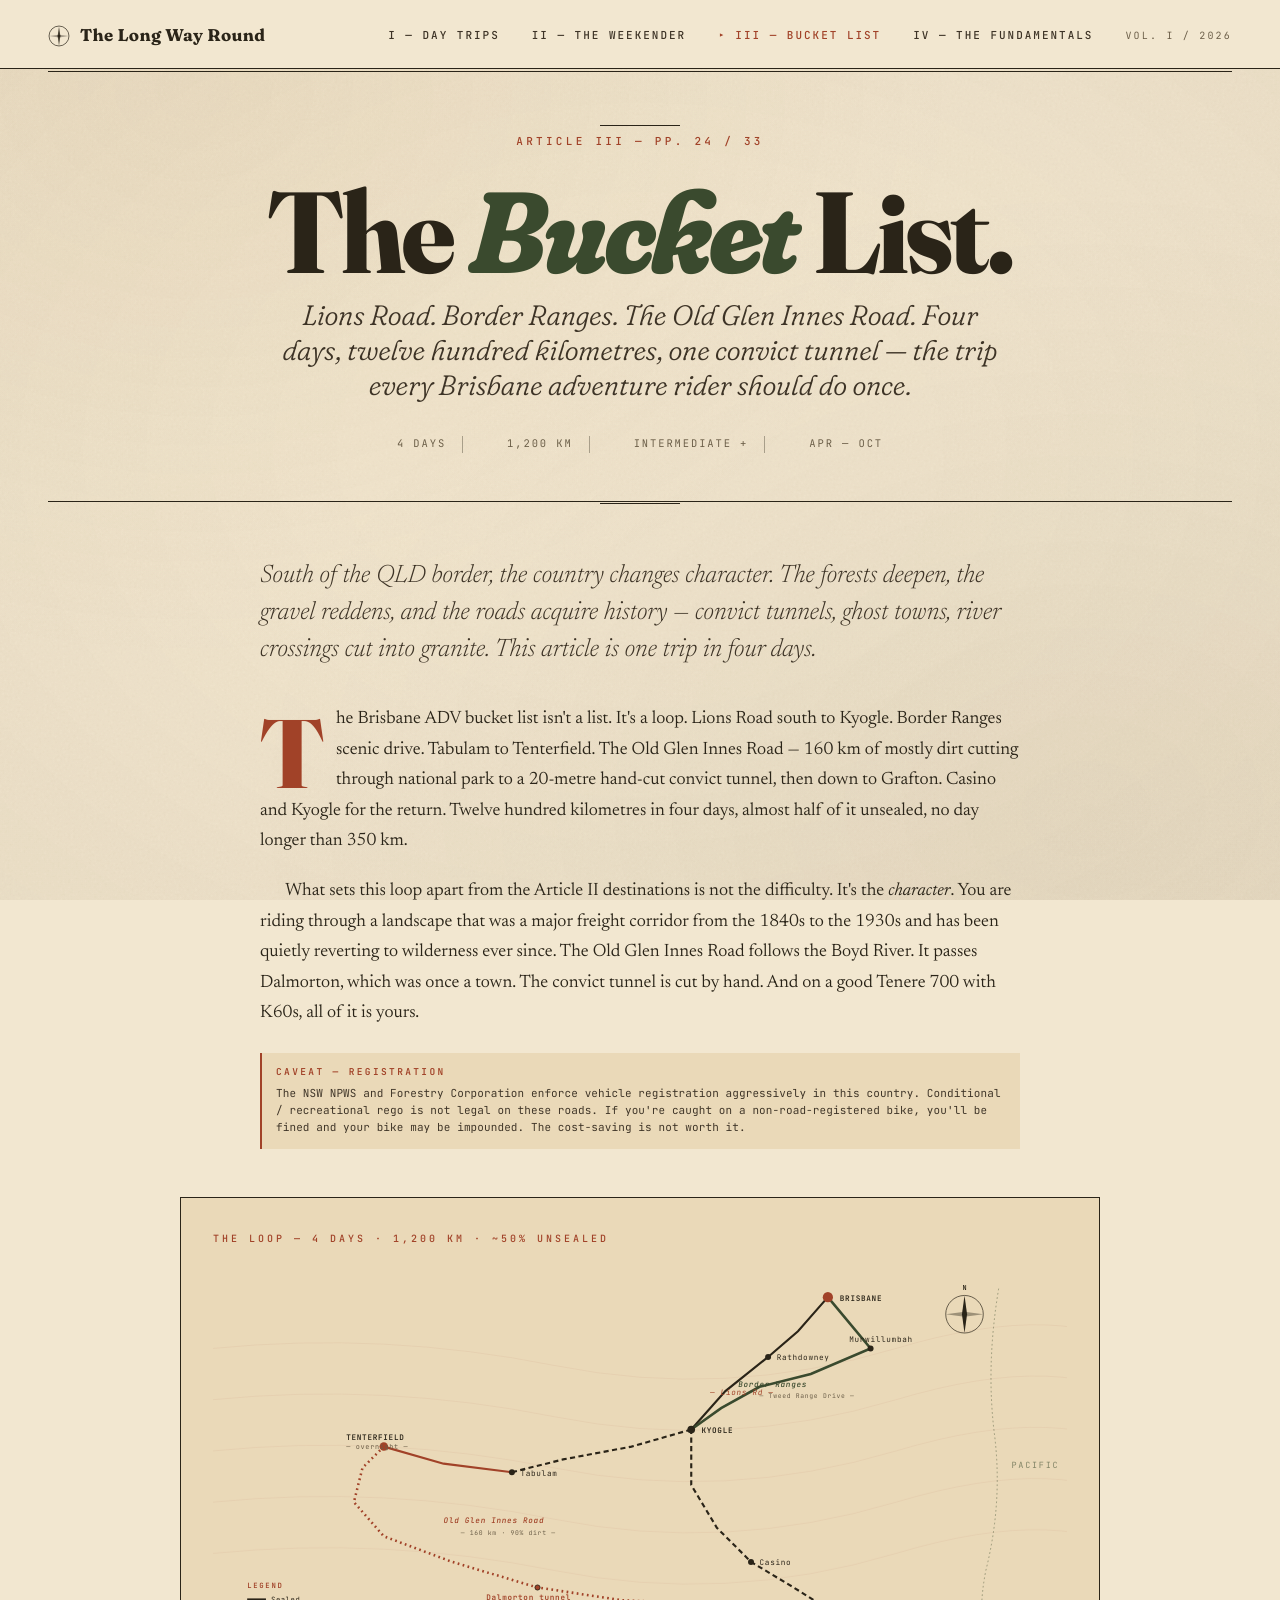
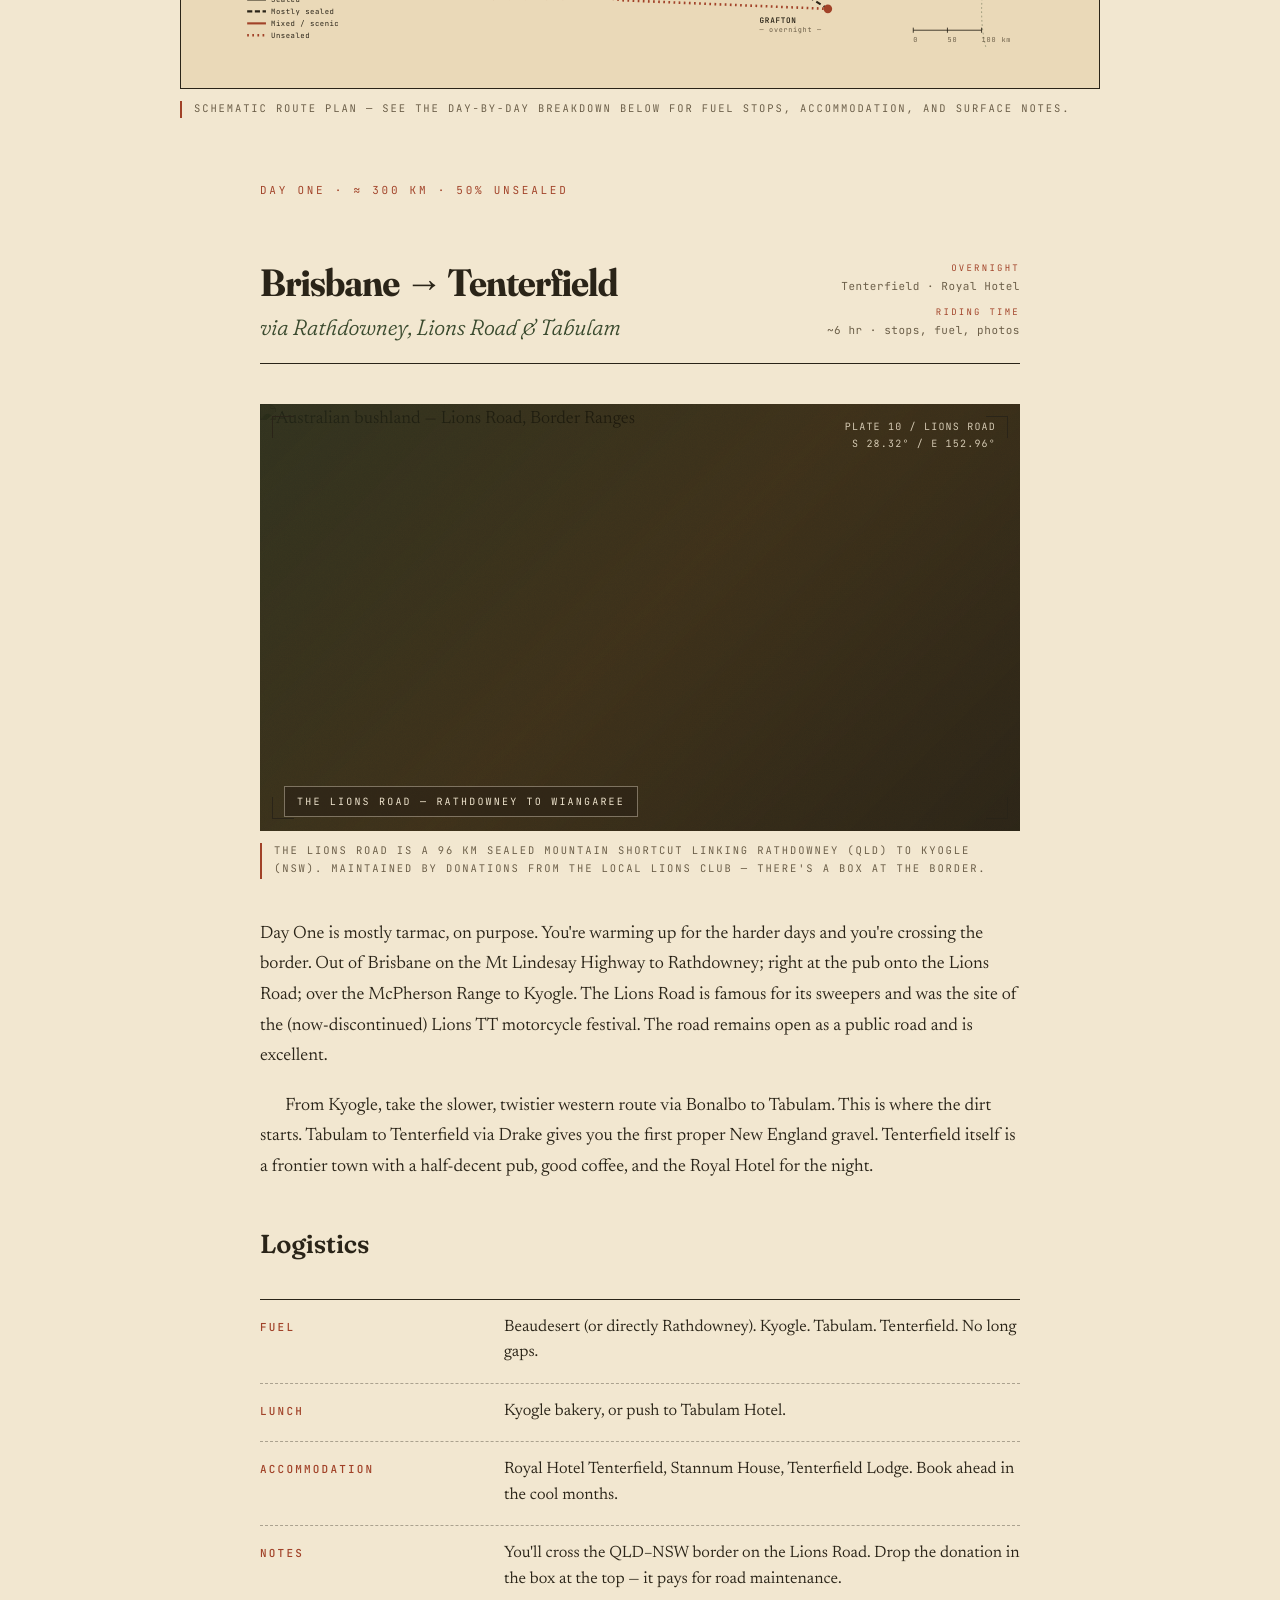
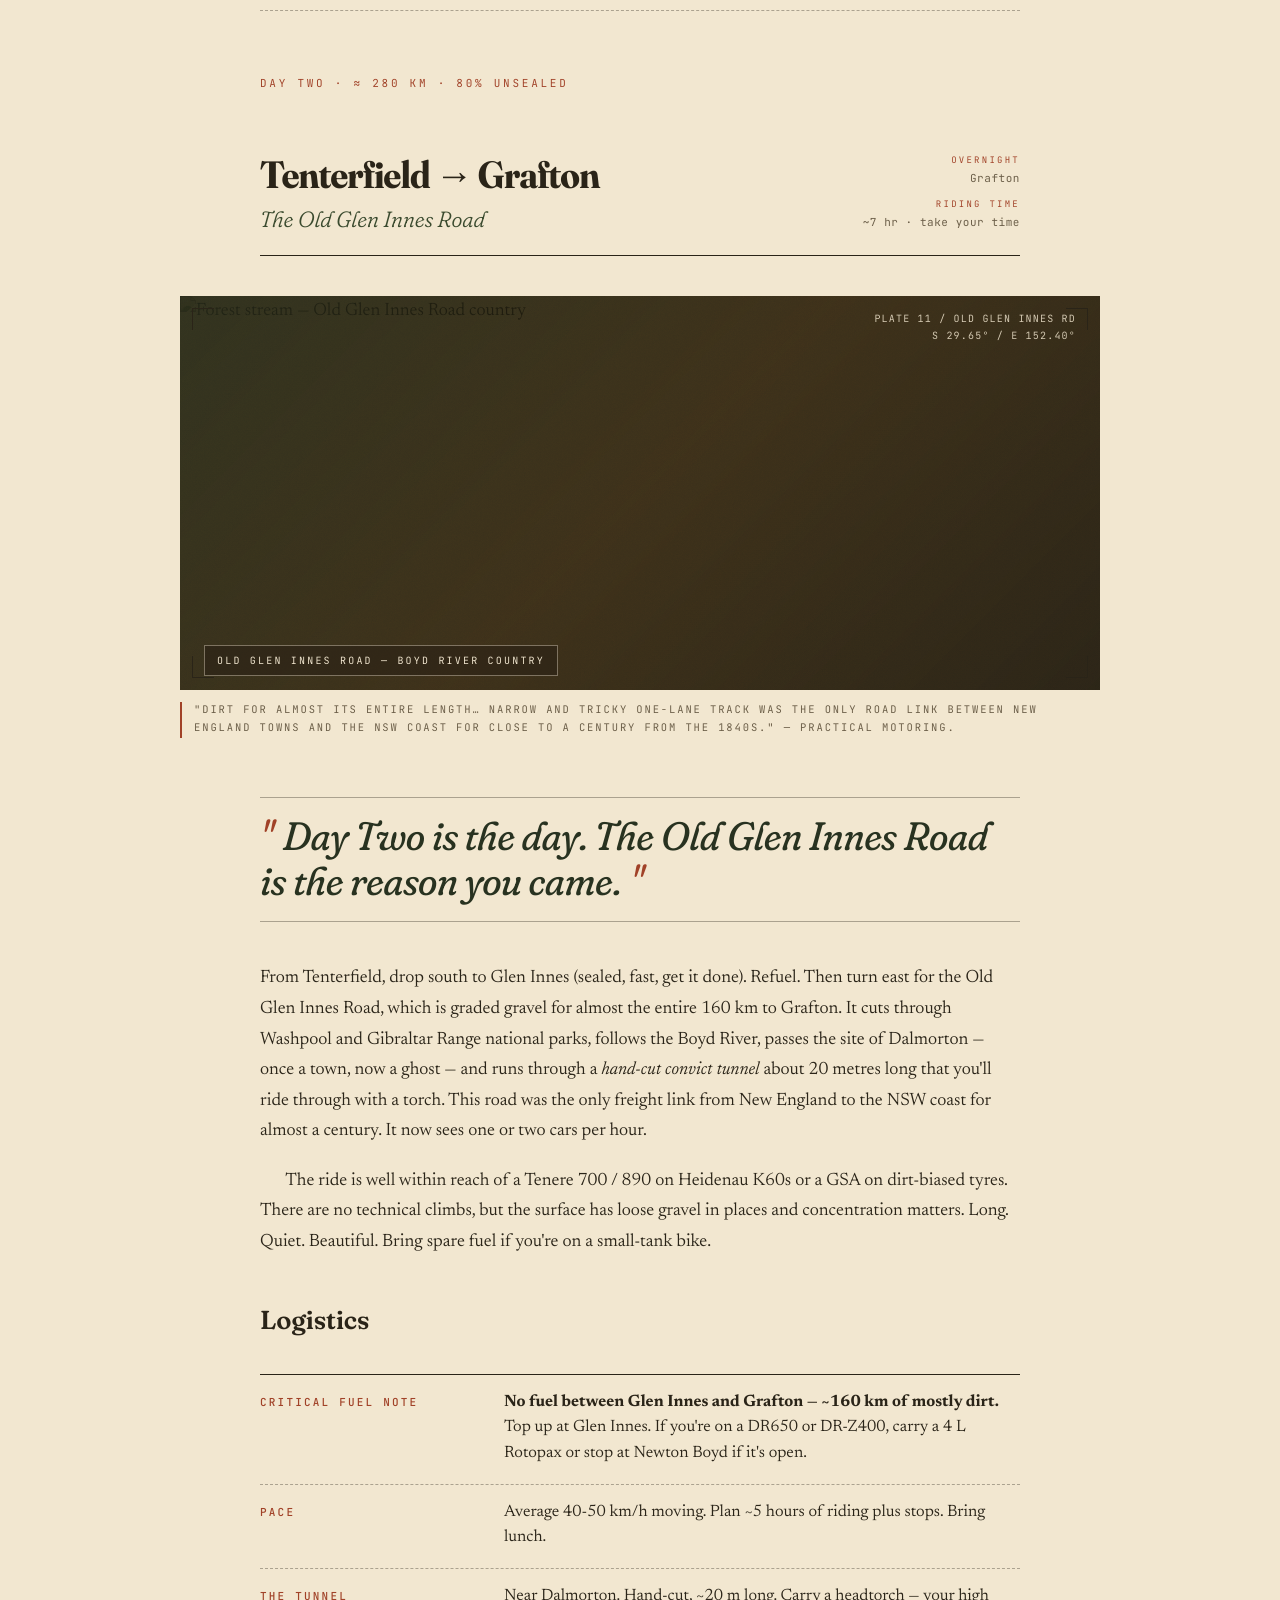
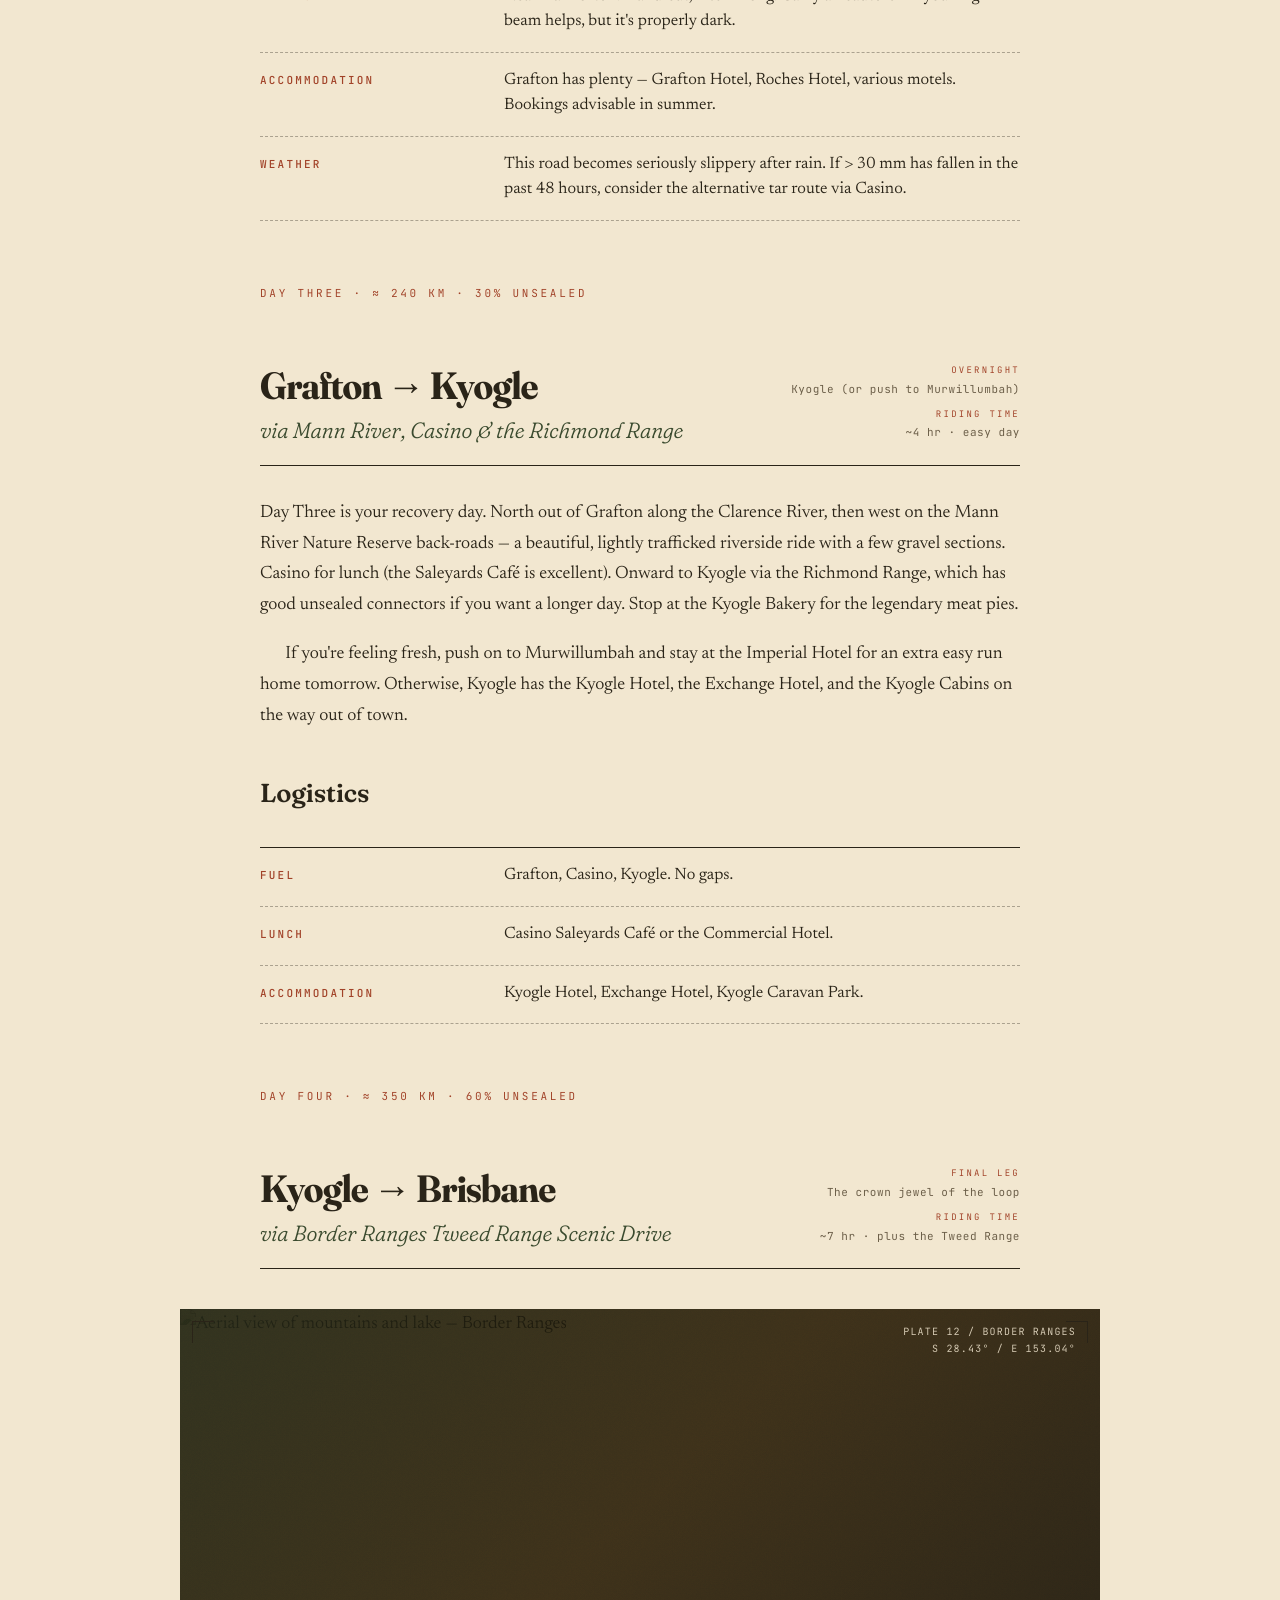
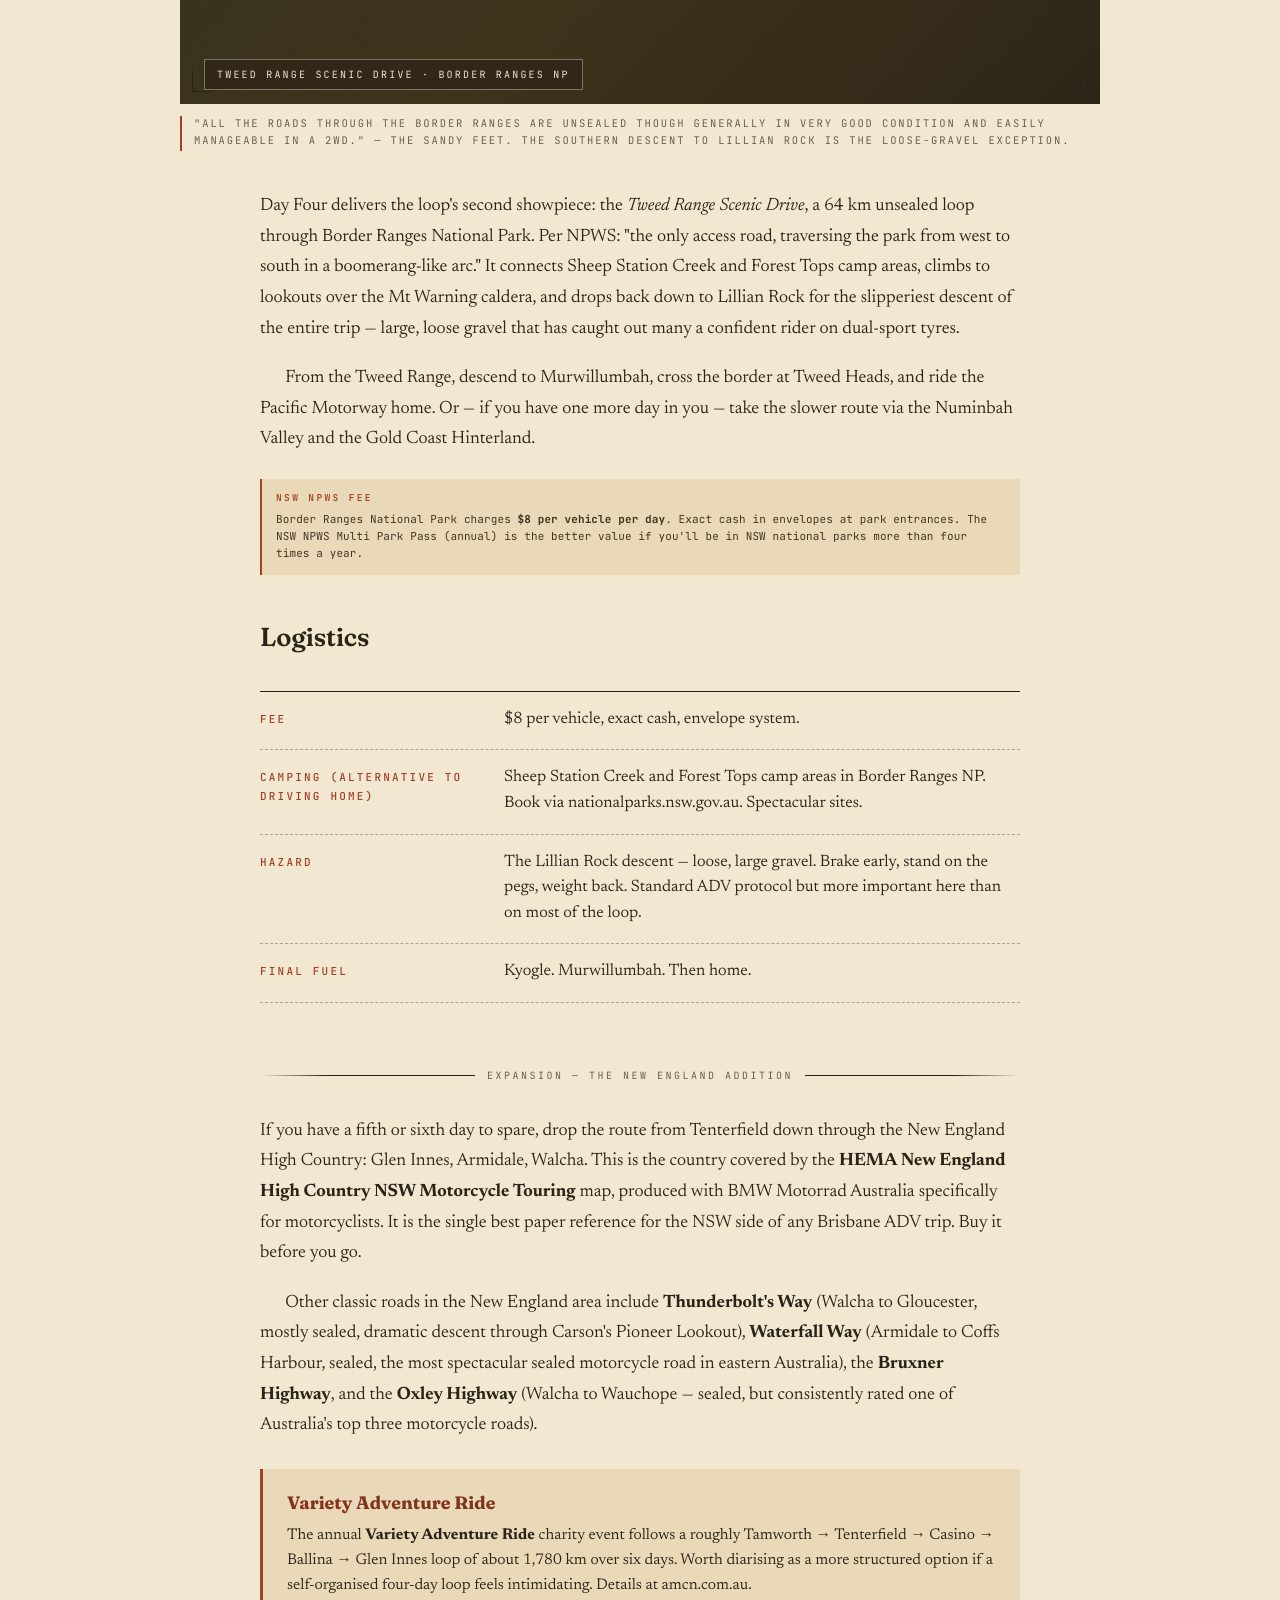
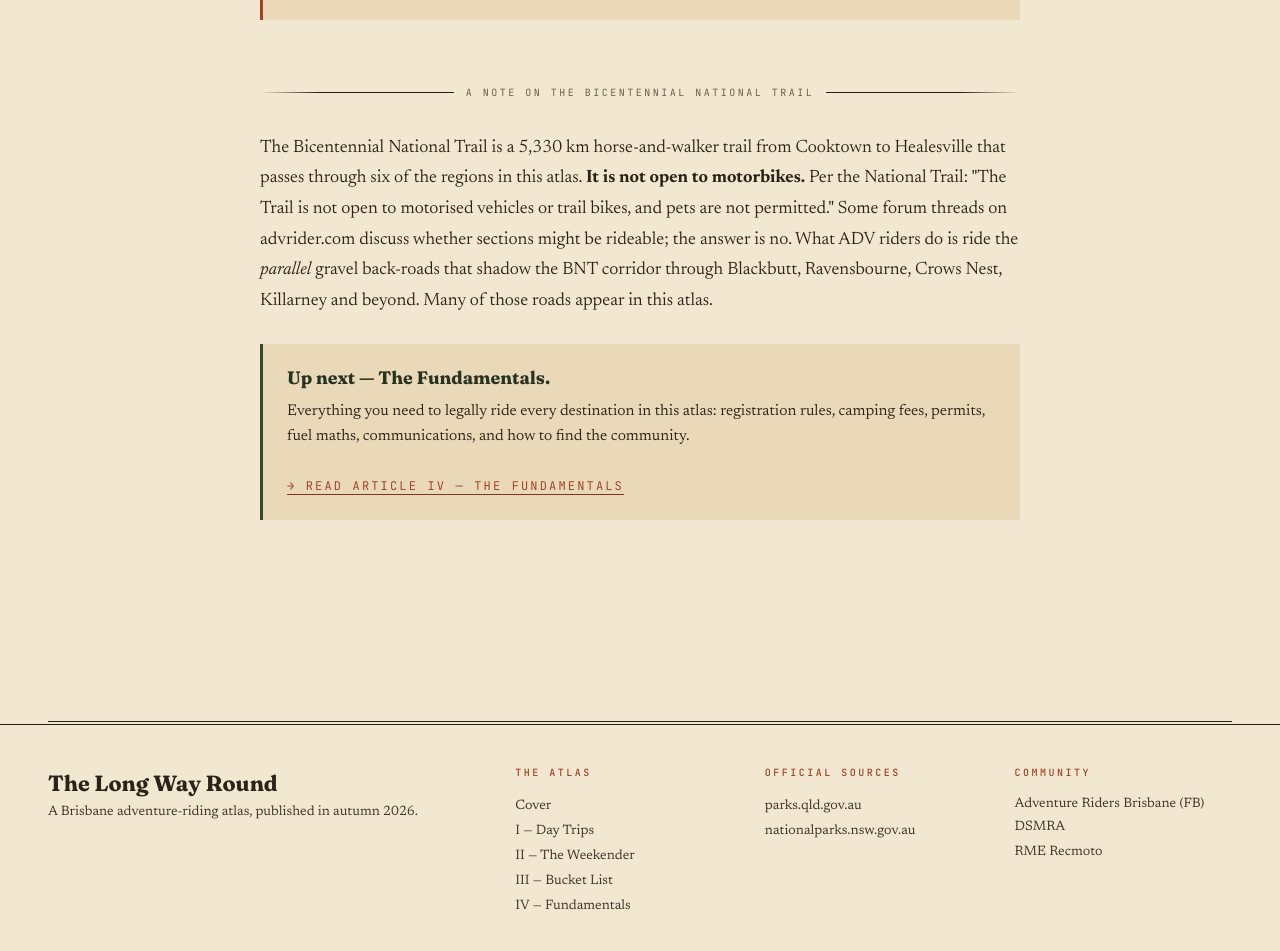
==== bucket-list.html @ 3d2b40f9 "Initial commit: Brisbane rides static site" ====
<!DOCTYPE html>
<html lang="en">
<head>
<meta charset="UTF-8">
<meta name="viewport" content="width=device-width, initial-scale=1.0">
<title>Article III — Bucket List · The Long Way Round</title>
<link rel="stylesheet" href="style.css">
</head>
<body>

<nav class="atlas-nav">
  <a href="index.html" class="atlas-nav-brand">
    <svg width="22" height="22" viewBox="0 0 32 32" fill="none">
      <circle cx="16" cy="16" r="14.5" stroke="currentColor" stroke-width="1"/>
      <circle cx="16" cy="16" r="2" fill="currentColor"/>
      <path d="M16 2 L18 16 L16 30 L14 16 Z" fill="currentColor" opacity="0.85"/>
      <path d="M2 16 L16 14 L30 16 L16 18 Z" fill="currentColor" opacity="0.4"/>
    </svg>
    The Long Way Round
  </a>
  <div class="atlas-nav-meta">
    <a href="day-trips.html">I — Day Trips</a>
    <a href="weekender.html">II — The Weekender</a>
    <a href="bucket-list.html" class="current">III — Bucket List</a>
    <a href="fundamentals.html">IV — The Fundamentals</a>
    <span class="atlas-nav-issue">VOL. I / 2026</span>
  </div>
</nav>

<main class="article">

  <header class="article-head fade-up">
    <div class="article-num">Article III — pp. 24 / 33</div>
    <h1 class="article-title">The <span class="em">Bucket</span> List.</h1>
    <p class="article-sub">
      Lions Road. Border Ranges. The Old Glen Innes Road. Four days, twelve hundred kilometres, one convict tunnel — the trip every Brisbane adventure rider should do once.
    </p>
    <div class="article-meta">
      <span>4 days</span>
      <span>1,200 km</span>
      <span>Intermediate +</span>
      <span>Apr — Oct</span>
    </div>
  </header>

  <div class="article-body">

    <p class="lede">
      South of the QLD border, the country changes character. The forests deepen, the gravel reddens, and the roads acquire history — convict tunnels, ghost towns, river crossings cut into granite. This article is one trip in four days.
    </p>

    <p class="dropcap" style="margin-top: 36px;">
      The Brisbane ADV bucket list isn't a list. It's a loop. Lions Road south to Kyogle. Border Ranges
      scenic drive. Tabulam to Tenterfield. The Old Glen Innes Road — 160 km of mostly dirt cutting
      through national park to a 20-metre hand-cut convict tunnel, then down to Grafton. Casino and
      Kyogle for the return. Twelve hundred kilometres in four days, almost half of it unsealed, no day
      longer than 350 km.
    </p>

    <p>
      What sets this loop apart from the Article II destinations is not the difficulty. It's the
      <em>character</em>. You are riding through a landscape that was a major freight corridor from the
      1840s to the 1930s and has been quietly reverting to wilderness ever since. The Old Glen Innes
      Road follows the Boyd River. It passes Dalmorton, which was once a town. The convict tunnel is
      cut by hand. And on a good Tenere 700 with K60s, all of it is yours.
    </p>

    <div class="margin-note">
      <span class="mn-label">Caveat — registration</span>
      The NSW NPWS and Forestry Corporation enforce vehicle registration aggressively in this country. Conditional / recreational rego is not legal on these roads. If you're caught on a non-road-registered bike, you'll be fined and your bike may be impounded. The cost-saving is not worth it.
    </div>

    <!-- ============ HERO: The route map ============ -->
    <div class="figure wide" style="margin-top: 48px;">
      <div style="background: var(--paper-deep); border: 1px solid var(--ink); padding: 32px; position: relative;">
        <span class="kicker" style="color: var(--brick); margin-bottom: 16px; display: block;">The Loop — 4 days · 1,200 km · ~50% unsealed</span>
        <svg viewBox="0 0 1000 460" style="width: 100%; height: auto; display: block;">
          <defs>
            <!-- Topographic contour layer -->
            <pattern id="topo-bg" x="0" y="0" width="1000" height="460" patternUnits="userSpaceOnUse">
              <path d="M 0 100 Q 200 80, 400 120 T 800 100 T 1100 110" fill="none" stroke="#a14228" stroke-width="0.5" opacity="0.15"/>
              <path d="M 0 160 Q 200 140, 400 180 T 800 160 T 1100 170" fill="none" stroke="#a14228" stroke-width="0.5" opacity="0.15"/>
              <path d="M 0 220 Q 200 200, 400 240 T 800 220 T 1100 230" fill="none" stroke="#a14228" stroke-width="0.5" opacity="0.15"/>
              <path d="M 0 280 Q 200 260, 400 300 T 800 280 T 1100 290" fill="none" stroke="#a14228" stroke-width="0.5" opacity="0.15"/>
              <path d="M 0 340 Q 200 320, 400 360 T 800 340 T 1100 350" fill="none" stroke="#a14228" stroke-width="0.5" opacity="0.15"/>
            </pattern>
          </defs>
          <rect width="1000" height="460" fill="url(#topo-bg)"/>

          <!-- Coast line -->
          <path d="M 920 30 Q 905 120 915 200 Q 925 280 905 360 Q 895 410 905 450"
                fill="none" stroke="#3a4a2e" stroke-width="1" opacity="0.5" stroke-dasharray="2 3"/>
          <text x="935" y="240" fill="#3a4a2e" font-family="JetBrains Mono" font-size="10" letter-spacing="2" opacity="0.6">PACIFIC</text>

          <!-- Day 1: Brisbane → Tenterfield (sealed segment dashed, dirt solid) -->
          <!-- Brisbane to Rathdowney to Kyogle -->
          <path d="M 720 40 L 685 80 L 650 110 L 600 150 L 560 195"
                fill="none" stroke="#2a2418" stroke-width="2.5"/>
          <!-- Kyogle to Bonalbo to Tabulam -->
          <path d="M 560 195 L 490 215 L 410 230 L 350 245"
                fill="none" stroke="#2a2418" stroke-width="2.5" stroke-dasharray="6 4"/>
          <!-- Tabulam to Tenterfield -->
          <path d="M 350 245 L 270 235 L 200 215"
                fill="none" stroke="#a14228" stroke-width="2.5"/>

          <!-- Day 2: Tenterfield → Old Glen Innes Rd → Grafton -->
          <path d="M 200 215 L 175 240 L 165 280 L 200 320 L 280 350 L 380 380 L 480 395 L 600 400 L 720 405"
                fill="none" stroke="#a14228" stroke-width="3" stroke-dasharray="2 4"/>

          <!-- Day 3: Grafton → Casino → Kyogle -->
          <path d="M 720 405 L 680 380 L 630 350 L 590 310 L 560 260 L 560 195"
                fill="none" stroke="#2a2418" stroke-width="2.5" stroke-dasharray="6 4"/>

          <!-- Day 4: Kyogle → Border Ranges → Murwillumbah → Brisbane -->
          <path d="M 560 195 L 595 170 L 640 145 L 700 130 L 770 100 L 720 40"
                fill="none" stroke="#3a4a2e" stroke-width="3"/>

          <!-- Cities and waypoints -->
          <g font-family="JetBrains Mono" font-size="9" fill="#2a2418" letter-spacing="0.8">
            <!-- Brisbane -->
            <circle cx="720" cy="40" r="6" fill="#a14228"/>
            <text x="734" y="44" font-weight="600">BRISBANE</text>

            <!-- Rathdowney -->
            <circle cx="650" cy="110" r="3.5" fill="#2a2418"/>
            <text x="660" y="114">Rathdowney</text>

            <!-- Lions Road -->
            <text x="582" y="155" font-style="italic" fill="#a14228">— Lions Rd —</text>

            <!-- Kyogle -->
            <circle cx="560" cy="195" r="4.5" fill="#2a2418"/>
            <text x="572" y="199" font-weight="600">KYOGLE</text>

            <!-- Tabulam -->
            <circle cx="350" cy="245" r="3.5" fill="#2a2418"/>
            <text x="360" y="249">Tabulam</text>

            <!-- Tenterfield -->
            <circle cx="200" cy="215" r="5" fill="#a14228"/>
            <text x="156" y="207" font-weight="600">TENTERFIELD</text>
            <text x="156" y="218" fill="#6a5d47" font-size="8">— overnight —</text>

            <!-- Old Glen Innes road label -->
            <text x="270" y="305" fill="#a14228" font-style="italic" font-weight="500">Old Glen Innes Road</text>
            <text x="290" y="318" font-size="7.5" fill="#6a5d47">— 160 km · 90% dirt —</text>

            <!-- Convict tunnel -->
            <circle cx="380" cy="380" r="3" fill="#a14228" stroke="#2a2418" stroke-width="1"/>
            <text x="320" y="395" fill="#a14228" font-weight="600">Dalmorton tunnel</text>

            <!-- Grafton -->
            <circle cx="720" cy="405" r="5" fill="#a14228"/>
            <text x="640" y="421" font-weight="600">GRAFTON</text>
            <text x="640" y="432" fill="#6a5d47" font-size="8">— overnight —</text>

            <!-- Casino -->
            <circle cx="630" cy="350" r="3.5" fill="#2a2418"/>
            <text x="640" y="354">Casino</text>

            <!-- Border Ranges -->
            <text x="615" y="145" fill="#3a4a2e" font-style="italic" font-weight="500">Border Ranges</text>
            <text x="640" y="158" font-size="7.5" fill="#6a5d47">— Tweed Range Drive —</text>

            <!-- Murwillumbah -->
            <circle cx="770" cy="100" r="3.5" fill="#2a2418"/>
            <text x="745" y="92">Murwillumbah</text>
          </g>

          <!-- Legend -->
          <g transform="translate(40, 380)" font-family="JetBrains Mono" font-size="8.5" fill="#2a2418" letter-spacing="0.6">
            <text x="0" y="0" fill="#a14228" letter-spacing="2" font-weight="600">LEGEND</text>
            <line x1="0" y1="14" x2="22" y2="14" stroke="#2a2418" stroke-width="2.5"/>
            <text x="28" y="17">Sealed</text>
            <line x1="0" y1="28" x2="22" y2="28" stroke="#2a2418" stroke-width="2.5" stroke-dasharray="6 3"/>
            <text x="28" y="31">Mostly sealed</text>
            <line x1="0" y1="42" x2="22" y2="42" stroke="#a14228" stroke-width="2.5"/>
            <text x="28" y="45">Mixed / scenic</text>
            <line x1="0" y1="56" x2="22" y2="56" stroke="#a14228" stroke-width="3" stroke-dasharray="2 4"/>
            <text x="28" y="59">Unsealed</text>
          </g>

          <!-- Compass rose -->
          <g transform="translate(880, 60)">
            <circle cx="0" cy="0" r="22" fill="none" stroke="#2a2418" stroke-width="0.8"/>
            <path d="M 0 -22 L 3 0 L 0 22 L -3 0 Z" fill="#2a2418"/>
            <path d="M -22 0 L 0 3 L 22 0 L 0 -3 Z" fill="#2a2418" opacity="0.4"/>
            <text x="0" y="-28" text-anchor="middle" font-family="JetBrains Mono" font-size="8" fill="#2a2418" font-weight="600">N</text>
          </g>

          <!-- Scale -->
          <g transform="translate(820, 430)" font-family="JetBrains Mono" font-size="8" fill="#6a5d47">
            <line x1="0" y1="0" x2="80" y2="0" stroke="#2a2418" stroke-width="1"/>
            <line x1="0" y1="-3" x2="0" y2="3" stroke="#2a2418"/>
            <line x1="40" y1="-3" x2="40" y2="3" stroke="#2a2418"/>
            <line x1="80" y1="-3" x2="80" y2="3" stroke="#2a2418"/>
            <text x="0" y="14" letter-spacing="1">0</text>
            <text x="40" y="14" letter-spacing="1">50</text>
            <text x="80" y="14" letter-spacing="1">100 km</text>
          </g>
        </svg>
      </div>
      <p class="plate-caption">Schematic route plan — see the day-by-day breakdown below for fuel stops, accommodation, and surface notes.</p>
    </div>

    <!-- ============ DAY 1 ============ -->
    <div class="dest">
      <div class="dest-head">
        <div>
          <div class="dest-num">Day One · ≈ 300 km · 50% unsealed</div>
          <h2 class="dest-name">Brisbane → Tenterfield</h2>
          <div class="dest-region"><em>via Rathdowney, Lions Road &amp; Tabulam</em></div>
        </div>
        <div class="dest-coord">
          <span class="lbl">Overnight</span>
          Tenterfield · Royal Hotel<br>
          <span class="lbl" style="margin-top:8px;">Riding time</span>
          ~6 hr · stops, fuel, photos
        </div>
      </div>

      <div class="figure">
        <div class="plate plate-crosshairs" style="aspect-ratio: 16/9;">
          <span class="ch tl"></span><span class="ch tr"></span><span class="ch bl"></span><span class="ch br"></span>
          <img src="https://images.unsplash.com/photo-1668119208053-1545bcc49e4a?fm=jpg&q=80&w=1800&auto=format&fit=crop" alt="Australian bushland — Lions Road, Border Ranges">
          <span class="plate-coord">PLATE 10 / LIONS ROAD<br>S 28.32° / E 152.96°</span>
          <span class="plate-label">The Lions Road — Rathdowney to Wiangaree</span>
        </div>
        <p class="plate-caption">The Lions Road is a 96 km sealed mountain shortcut linking Rathdowney (QLD) to Kyogle (NSW). Maintained by donations from the local Lions Club — there's a box at the border.</p>
      </div>

      <p>
        Day One is mostly tarmac, on purpose. You're warming up for the harder days and you're crossing
        the border. Out of Brisbane on the Mt Lindesay Highway to Rathdowney; right at the pub onto the
        Lions Road; over the McPherson Range to Kyogle. The Lions Road is famous for its sweepers and
        was the site of the (now-discontinued) Lions TT motorcycle festival. The road remains open as a
        public road and is excellent.
      </p>

      <p>
        From Kyogle, take the slower, twistier western route via Bonalbo to Tabulam. This is where the
        dirt starts. Tabulam to Tenterfield via Drake gives you the first proper New England gravel.
        Tenterfield itself is a frontier town with a half-decent pub, good coffee, and the Royal Hotel
        for the night.
      </p>

      <h3>Logistics</h3>

      <dl class="data-list">
        <div>
          <dt>Fuel</dt>
          <dd>Beaudesert (or directly Rathdowney). Kyogle. Tabulam. Tenterfield. No long gaps.</dd>
        </div>
        <div>
          <dt>Lunch</dt>
          <dd>Kyogle bakery, or push to Tabulam Hotel.</dd>
        </div>
        <div>
          <dt>Accommodation</dt>
          <dd>Royal Hotel Tenterfield, Stannum House, Tenterfield Lodge. Book ahead in the cool months.</dd>
        </div>
        <div>
          <dt>Notes</dt>
          <dd>You'll cross the QLD–NSW border on the Lions Road. Drop the donation in the box at the top — it pays for road maintenance.</dd>
        </div>
      </dl>

    </div>

    <!-- ============ DAY 2 ============ -->
    <div class="dest">
      <div class="dest-head">
        <div>
          <div class="dest-num">Day Two · ≈ 280 km · 80% unsealed</div>
          <h2 class="dest-name">Tenterfield → Grafton</h2>
          <div class="dest-region"><em>The Old Glen Innes Road</em></div>
        </div>
        <div class="dest-coord">
          <span class="lbl">Overnight</span>
          Grafton<br>
          <span class="lbl" style="margin-top:8px;">Riding time</span>
          ~7 hr · take your time
        </div>
      </div>

      <div class="figure wide">
        <div class="plate plate-crosshairs" style="aspect-ratio: 21/9;">
          <span class="ch tl"></span><span class="ch tr"></span><span class="ch bl"></span><span class="ch br"></span>
          <img src="https://images.unsplash.com/photo-1720430302778-605b977d9a97?fm=jpg&q=80&w=1800&auto=format&fit=crop" alt="Forest stream — Old Glen Innes Road country">
          <span class="plate-coord">PLATE 11 / OLD GLEN INNES RD<br>S 29.65° / E 152.40°</span>
          <span class="plate-label">Old Glen Innes Road — Boyd River country</span>
        </div>
        <p class="plate-caption">"Dirt for almost its entire length… narrow and tricky one-lane track was the only road link between New England towns and the NSW coast for close to a century from the 1840s." — Practical Motoring.</p>
      </div>

      <p class="pull-quote">
        Day Two is the day. The Old Glen Innes Road is the reason you came.
      </p>

      <p>
        From Tenterfield, drop south to Glen Innes (sealed, fast, get it done). Refuel. Then turn east
        for the Old Glen Innes Road, which is graded gravel for almost the entire 160 km to Grafton.
        It cuts through Washpool and Gibraltar Range national parks, follows the Boyd River, passes the
        site of Dalmorton — once a town, now a ghost — and runs through a <em>hand-cut convict tunnel</em>
        about 20 metres long that you'll ride through with a torch. This road was the only freight link
        from New England to the NSW coast for almost a century. It now sees one or two cars per hour.
      </p>

      <p>
        The ride is well within reach of a Tenere 700 / 890 on Heidenau K60s or a GSA on dirt-biased
        tyres. There are no technical climbs, but the surface has loose gravel in places and concentration
        matters. Long. Quiet. Beautiful. Bring spare fuel if you're on a small-tank bike.
      </p>

      <h3>Logistics</h3>

      <dl class="data-list">
        <div>
          <dt>Critical fuel note</dt>
          <dd><strong>No fuel between Glen Innes and Grafton — ~160 km of mostly dirt.</strong> Top up at Glen Innes. If you're on a DR650 or DR-Z400, carry a 4 L Rotopax or stop at Newton Boyd if it's open.</dd>
        </div>
        <div>
          <dt>Pace</dt>
          <dd>Average 40-50 km/h moving. Plan ~5 hours of riding plus stops. Bring lunch.</dd>
        </div>
        <div>
          <dt>The tunnel</dt>
          <dd>Near Dalmorton. Hand-cut, ~20 m long. Carry a headtorch — your high beam helps, but it's properly dark.</dd>
        </div>
        <div>
          <dt>Accommodation</dt>
          <dd>Grafton has plenty — Grafton Hotel, Roches Hotel, various motels. Bookings advisable in summer.</dd>
        </div>
        <div>
          <dt>Weather</dt>
          <dd>This road becomes seriously slippery after rain. If &gt; 30 mm has fallen in the past 48 hours, consider the alternative tar route via Casino.</dd>
        </div>
      </dl>

    </div>

    <!-- ============ DAY 3 ============ -->
    <div class="dest">
      <div class="dest-head">
        <div>
          <div class="dest-num">Day Three · ≈ 240 km · 30% unsealed</div>
          <h2 class="dest-name">Grafton → Kyogle</h2>
          <div class="dest-region"><em>via Mann River, Casino &amp; the Richmond Range</em></div>
        </div>
        <div class="dest-coord">
          <span class="lbl">Overnight</span>
          Kyogle (or push to Murwillumbah)<br>
          <span class="lbl" style="margin-top:8px;">Riding time</span>
          ~4 hr · easy day
        </div>
      </div>

      <p>
        Day Three is your recovery day. North out of Grafton along the Clarence River, then west on the
        Mann River Nature Reserve back-roads — a beautiful, lightly trafficked riverside ride with a
        few gravel sections. Casino for lunch (the Saleyards Café is excellent). Onward to Kyogle via
        the Richmond Range, which has good unsealed connectors if you want a longer day. Stop at the
        Kyogle Bakery for the legendary meat pies.
      </p>

      <p>
        If you're feeling fresh, push on to Murwillumbah and stay at the Imperial Hotel for an extra
        easy run home tomorrow. Otherwise, Kyogle has the Kyogle Hotel, the Exchange Hotel, and the
        Kyogle Cabins on the way out of town.
      </p>

      <h3>Logistics</h3>

      <dl class="data-list">
        <div>
          <dt>Fuel</dt>
          <dd>Grafton, Casino, Kyogle. No gaps.</dd>
        </div>
        <div>
          <dt>Lunch</dt>
          <dd>Casino Saleyards Café or the Commercial Hotel.</dd>
        </div>
        <div>
          <dt>Accommodation</dt>
          <dd>Kyogle Hotel, Exchange Hotel, Kyogle Caravan Park.</dd>
        </div>
      </dl>

    </div>

    <!-- ============ DAY 4 ============ -->
    <div class="dest">
      <div class="dest-head">
        <div>
          <div class="dest-num">Day Four · ≈ 350 km · 60% unsealed</div>
          <h2 class="dest-name">Kyogle → Brisbane</h2>
          <div class="dest-region"><em>via Border Ranges Tweed Range Scenic Drive</em></div>
        </div>
        <div class="dest-coord">
          <span class="lbl">Final leg</span>
          The crown jewel of the loop<br>
          <span class="lbl" style="margin-top:8px;">Riding time</span>
          ~7 hr · plus the Tweed Range
        </div>
      </div>

      <div class="figure wide">
        <div class="plate plate-crosshairs" style="aspect-ratio: 21/9;">
          <span class="ch tl"></span><span class="ch tr"></span><span class="ch bl"></span><span class="ch br"></span>
          <img src="https://images.unsplash.com/photo-1610056352054-a68fe4f998e1?fm=jpg&q=80&w=1800&auto=format&fit=crop" alt="Aerial view of mountains and lake — Border Ranges">
          <span class="plate-coord">PLATE 12 / BORDER RANGES<br>S 28.43° / E 153.04°</span>
          <span class="plate-label">Tweed Range Scenic Drive · Border Ranges NP</span>
        </div>
        <p class="plate-caption">"All the roads through the Border Ranges are unsealed though generally in very good condition and easily manageable in a 2WD." — The Sandy Feet. The southern descent to Lillian Rock is the loose-gravel exception.</p>
      </div>

      <p>
        Day Four delivers the loop's second showpiece: the <em>Tweed Range Scenic Drive</em>, a 64 km
        unsealed loop through Border Ranges National Park. Per NPWS: "the only access road, traversing
        the park from west to south in a boomerang-like arc." It connects Sheep Station Creek and Forest
        Tops camp areas, climbs to lookouts over the Mt Warning caldera, and drops back down to Lillian
        Rock for the slipperiest descent of the entire trip — large, loose gravel that has caught out
        many a confident rider on dual-sport tyres.
      </p>

      <p>
        From the Tweed Range, descend to Murwillumbah, cross the border at Tweed Heads, and ride the
        Pacific Motorway home. Or — if you have one more day in you — take the slower route via the
        Numinbah Valley and the Gold Coast Hinterland.
      </p>

      <div class="margin-note">
        <span class="mn-label">NSW NPWS fee</span>
        Border Ranges National Park charges <strong>$8 per vehicle per day</strong>. Exact cash in envelopes at park entrances. The NSW NPWS Multi Park Pass (annual) is the better value if you'll be in NSW national parks more than four times a year.
      </div>

      <h3>Logistics</h3>

      <dl class="data-list">
        <div>
          <dt>Fee</dt>
          <dd>$8 per vehicle, exact cash, envelope system.</dd>
        </div>
        <div>
          <dt>Camping (alternative to driving home)</dt>
          <dd>Sheep Station Creek and Forest Tops camp areas in Border Ranges NP. Book via nationalparks.nsw.gov.au. Spectacular sites.</dd>
        </div>
        <div>
          <dt>Hazard</dt>
          <dd>The Lillian Rock descent — loose, large gravel. Brake early, stand on the pegs, weight back. Standard ADV protocol but more important here than on most of the loop.</dd>
        </div>
        <div>
          <dt>Final fuel</dt>
          <dd>Kyogle. Murwillumbah. Then home.</dd>
        </div>
      </dl>

    </div>

    <!-- ============ ALTERNATE: Tenterfield + New England ============ -->
    <div class="section-rule">EXPANSION — THE NEW ENGLAND ADDITION</div>

    <p>
      If you have a fifth or sixth day to spare, drop the route from Tenterfield down through the New
      England High Country: Glen Innes, Armidale, Walcha. This is the country covered by the <strong>HEMA New England High Country NSW Motorcycle Touring</strong> map, produced with BMW Motorrad Australia
      specifically for motorcyclists. It is the single best paper reference for the NSW side of any
      Brisbane ADV trip. Buy it before you go.
    </p>

    <p>
      Other classic roads in the New England area include <strong>Thunderbolt's Way</strong> (Walcha to
      Gloucester, mostly sealed, dramatic descent through Carson's Pioneer Lookout), <strong>Waterfall
      Way</strong> (Armidale to Coffs Harbour, sealed, the most spectacular sealed motorcycle road in
      eastern Australia), the <strong>Bruxner Highway</strong>, and the <strong>Oxley Highway</strong>
      (Walcha to Wauchope — sealed, but consistently rated one of Australia's top three motorcycle
      roads).
    </p>

    <div class="callout brick">
      <span class="callout-title">Variety Adventure Ride</span>
      The annual <strong>Variety Adventure Ride</strong> charity event follows a roughly Tamworth → Tenterfield → Casino → Ballina → Glen Innes loop of about 1,780 km over six days. Worth diarising as a more structured option if a self-organised four-day loop feels intimidating. Details at amcn.com.au.
    </div>

    <!-- ============ Bicentennial National Trail (note) ============ -->
    <div class="section-rule">A NOTE ON THE BICENTENNIAL NATIONAL TRAIL</div>

    <p>
      The Bicentennial National Trail is a 5,330 km horse-and-walker trail from Cooktown to Healesville
      that passes through six of the regions in this atlas. <strong>It is not open to motorbikes.</strong>
      Per the National Trail: "The Trail is not open to motorised vehicles or trail bikes, and pets are
      not permitted." Some forum threads on advrider.com discuss whether sections might be rideable;
      the answer is no. What ADV riders do is ride the <em>parallel</em> gravel back-roads that shadow
      the BNT corridor through Blackbutt, Ravensbourne, Crows Nest, Killarney and beyond. Many of those
      roads appear in this atlas.
    </p>

    <div class="callout">
      <span class="callout-title">Up next — The Fundamentals.</span>
      Everything you need to legally ride every destination in this atlas: registration rules, camping fees, permits, fuel maths, communications, and how to find the community.<br><br>
      <a href="fundamentals.html" style="font-family: var(--mono); font-size: 12px; letter-spacing: 0.18em; text-transform: uppercase;">→ Read Article IV — The Fundamentals</a>
    </div>

  </div>

</main>

<footer class="atlas-foot">
  <div>
    <span class="foot-colophon">The Long Way Round</span>
    <p>A Brisbane adventure-riding atlas, published in autumn 2026.</p>
  </div>
  <div>
    <h4>The Atlas</h4>
    <ul>
      <li><a href="index.html">Cover</a></li>
      <li><a href="day-trips.html">I — Day Trips</a></li>
      <li><a href="weekender.html">II — The Weekender</a></li>
      <li><a href="bucket-list.html">III — Bucket List</a></li>
      <li><a href="fundamentals.html">IV — Fundamentals</a></li>
    </ul>
  </div>
  <div>
    <h4>Official sources</h4>
    <ul>
      <li><a href="https://parks.qld.gov.au" target="_blank" rel="noopener">parks.qld.gov.au</a></li>
      <li><a href="https://www.nationalparks.nsw.gov.au" target="_blank" rel="noopener">nationalparks.nsw.gov.au</a></li>
    </ul>
  </div>
  <div>
    <h4>Community</h4>
    <ul>
      <li>Adventure Riders Brisbane (FB)</li>
      <li><a href="https://www.dsmra.org.au" target="_blank" rel="noopener">DSMRA</a></li>
      <li><a href="https://www.recmoto.com.au" target="_blank" rel="noopener">RME Recmoto</a></li>
    </ul>
  </div>
</footer>

</body>
</html>
---- style.css ----
/* =========================================================
   THE LONG WAY ROUND — A BRISBANE ADVENTURE-RIDING ATLAS
   Vintage adventure atlas, c. 1962
   ========================================================= */

@import url('https://fonts.googleapis.com/css2?family=Fraunces:opsz,wght,SOFT@9..144,300..900,0..100&family=Newsreader:ital,opsz,wght@0,6..72,200..800;1,6..72,200..800&family=JetBrains+Mono:wght@400;500;700&display=swap');

:root {
  /* Paper */
  --paper:        #f2e7d0;
  --paper-deep:   #ead9b8;
  --paper-edge:   #d8c69e;
  --paper-shadow: rgba(60, 40, 20, 0.08);

  /* Ink */
  --ink:          #2a2418;
  --ink-soft:     #3d3326;
  --ink-fade:     #6a5d47;
  --ink-ghost:    rgba(42, 36, 24, 0.35);

  /* Accents */
  --green:        #3a4a2e;
  --green-deep:   #283220;
  --green-moss:   #5b6b3e;
  --ochre:        #b8862e;
  --ochre-soft:   #d4a548;
  --brick:        #a14228;
  --brick-deep:   #82331e;

  /* Type */
  --serif:        'Newsreader', 'Times New Roman', serif;
  --display:      'Fraunces', Georgia, serif;
  --mono:         'JetBrains Mono', 'Courier New', monospace;
}

* { box-sizing: border-box; margin: 0; padding: 0; }
html { scroll-behavior: smooth; }

body {
  background: var(--paper);
  color: var(--ink);
  font-family: var(--serif);
  font-size: 17px;
  line-height: 1.65;
  font-weight: 380;
  -webkit-font-smoothing: antialiased;
  text-rendering: geometricPrecision;
  position: relative;
  min-height: 100vh;
}

/* Paper grain — applied to body via pseudo-element */
body::before {
  content: '';
  position: fixed;
  inset: 0;
  pointer-events: none;
  z-index: 1;
  opacity: 0.55;
  background-image:
    url("data:image/svg+xml,%3Csvg viewBox='0 0 400 400' xmlns='http://www.w3.org/2000/svg'%3E%3Cfilter id='n'%3E%3CfeTurbulence type='fractalNoise' baseFrequency='0.85' numOctaves='3' stitchTiles='stitch'/%3E%3CfeColorMatrix values='0 0 0 0 0.4 0 0 0 0 0.3 0 0 0 0 0.15 0 0 0 0.12 0'/%3E%3C/filter%3E%3Crect width='100%25' height='100%25' filter='url(%23n)'/%3E%3C/svg%3E");
  mix-blend-mode: multiply;
}

/* Subtle paper tone variation */
body::after {
  content: '';
  position: fixed;
  inset: 0;
  pointer-events: none;
  z-index: 1;
  background:
    radial-gradient(ellipse at 15% 10%, rgba(180, 140, 80, 0.08), transparent 50%),
    radial-gradient(ellipse at 85% 90%, rgba(80, 60, 30, 0.06), transparent 55%),
    radial-gradient(ellipse at 50% 50%, transparent 30%, rgba(80, 50, 20, 0.04) 100%);
}

main, header, footer, nav { position: relative; z-index: 2; }

/* =========================================================
   TYPOGRAPHY
   ========================================================= */

.display {
  font-family: var(--display);
  font-variation-settings: 'opsz' 144, 'SOFT' 30;
  font-weight: 700;
  letter-spacing: -0.02em;
  line-height: 0.92;
  color: var(--ink);
}

.display-italic {
  font-style: italic;
  font-variation-settings: 'opsz' 144, 'SOFT' 80;
}

h1 { font-family: var(--display); font-weight: 800; line-height: 0.95; letter-spacing: -0.015em; }
h2 { font-family: var(--display); font-weight: 700; line-height: 1.0; letter-spacing: -0.01em; font-variation-settings: 'opsz' 72, 'SOFT' 50; }
h3 { font-family: var(--display); font-weight: 600; font-variation-settings: 'opsz' 36, 'SOFT' 50; letter-spacing: -0.005em; }
h4 { font-family: var(--display); font-weight: 500; font-variation-settings: 'opsz' 24, 'SOFT' 100; font-style: italic; }

.eyebrow {
  font-family: var(--mono);
  font-size: 11px;
  letter-spacing: 0.22em;
  text-transform: uppercase;
  color: var(--brick);
  font-weight: 500;
}

.eyebrow-ink {
  color: var(--ink-fade);
}

.kicker {
  font-family: var(--mono);
  font-size: 10px;
  letter-spacing: 0.3em;
  text-transform: uppercase;
  color: var(--ink-fade);
  font-weight: 500;
}

.lede {
  font-family: var(--serif);
  font-style: italic;
  font-size: 1.4em;
  line-height: 1.45;
  font-weight: 300;
  color: var(--ink-soft);
}

.dropcap::first-letter {
  font-family: var(--display);
  font-weight: 800;
  font-variation-settings: 'opsz' 144, 'SOFT' 0;
  float: left;
  font-size: 5.4em;
  line-height: 0.82;
  padding: 0.06em 0.12em 0 0;
  color: var(--brick);
  margin-top: 4px;
}

.pull-quote {
  font-family: var(--display);
  font-variation-settings: 'opsz' 72, 'SOFT' 100;
  font-style: italic;
  font-weight: 400;
  font-size: 2.2em;
  line-height: 1.15;
  color: var(--green-deep);
  margin: 1.5em 0;
  padding: 0.4em 0 0.4em 0;
  border-top: 1px solid var(--ink-ghost);
  border-bottom: 1px solid var(--ink-ghost);
  letter-spacing: -0.01em;
}

.pull-quote::before {
  content: '"';
  font-family: var(--display);
  font-style: italic;
  color: var(--brick);
  margin-right: 0.1em;
}
.pull-quote::after {
  content: '"';
  font-family: var(--display);
  font-style: italic;
  color: var(--brick);
  margin-left: 0.05em;
}

p { margin-bottom: 1em; }

a {
  color: var(--brick);
  text-decoration: none;
  border-bottom: 1px solid var(--brick-deep);
  transition: color 0.2s, border-color 0.2s;
}

a:hover {
  color: var(--ochre);
  border-bottom-color: var(--ochre);
}

/* Mono labels and data */
.mono { font-family: var(--mono); }
.coord {
  font-family: var(--mono);
  font-size: 0.78em;
  letter-spacing: 0.04em;
  color: var(--ink-fade);
  text-transform: uppercase;
  font-weight: 500;
}

/* =========================================================
   NAVIGATION (top bar — atlas header)
   ========================================================= */

.atlas-nav {
  display: flex;
  justify-content: space-between;
  align-items: center;
  padding: 22px 48px 18px;
  border-bottom: 1px solid var(--ink);
  background: var(--paper);
  position: relative;
}

.atlas-nav::after {
  content: '';
  position: absolute;
  bottom: -4px; left: 48px; right: 48px;
  height: 1px;
  background: var(--ink);
}

.atlas-nav-brand {
  font-family: var(--display);
  font-weight: 700;
  font-variation-settings: 'opsz' 24, 'SOFT' 40;
  font-size: 17px;
  letter-spacing: 0.02em;
  border-bottom: none;
  color: var(--ink);
  display: flex;
  align-items: center;
  gap: 10px;
}

.atlas-nav-brand:hover { color: var(--brick); }

.atlas-nav-brand svg { flex-shrink: 0; }

.atlas-nav-meta {
  display: flex;
  gap: 32px;
  align-items: center;
}

.atlas-nav-meta a {
  font-family: var(--mono);
  font-size: 11px;
  letter-spacing: 0.18em;
  text-transform: uppercase;
  color: var(--ink-soft);
  border-bottom: none;
  font-weight: 500;
}

.atlas-nav-meta a:hover { color: var(--brick); }
.atlas-nav-meta a.current { color: var(--brick); }
.atlas-nav-meta a.current::before {
  content: '▸ ';
  color: var(--brick);
}

.atlas-nav-issue {
  font-family: var(--mono);
  font-size: 10px;
  letter-spacing: 0.22em;
  text-transform: uppercase;
  color: var(--ink-fade);
}

/* =========================================================
   COMPONENTS — Map Plate (photo treatment)
   ========================================================= */

.plate {
  position: relative;
  background: var(--ink);
  overflow: hidden;
  margin: 0;
  isolation: isolate;
}

.plate img {
  width: 100%;
  height: 100%;
  object-fit: cover;
  display: block;
  filter: sepia(0.45) saturate(0.65) hue-rotate(-8deg) contrast(1.08) brightness(0.92);
  mix-blend-mode: multiply;
  opacity: 0.95;
}

.plate::before {
  content: '';
  position: absolute;
  inset: 0;
  background:
    linear-gradient(135deg, rgba(58, 74, 46, 0.35), rgba(184, 134, 46, 0.12) 50%, rgba(42, 36, 24, 0.4)),
    radial-gradient(circle at center, transparent 30%, rgba(42, 36, 24, 0.3) 100%);
  pointer-events: none;
  z-index: 2;
}

.plate::after {
  content: '';
  position: absolute;
  inset: 0;
  pointer-events: none;
  z-index: 3;
  background-image:
    url("data:image/svg+xml,%3Csvg viewBox='0 0 400 400' xmlns='http://www.w3.org/2000/svg'%3E%3Cfilter id='g'%3E%3CfeTurbulence type='fractalNoise' baseFrequency='1.2' numOctaves='2' stitchTiles='stitch'/%3E%3CfeColorMatrix values='0 0 0 0 0.5 0 0 0 0 0.4 0 0 0 0 0.2 0 0 0 0.4 0'/%3E%3C/filter%3E%3Crect width='100%25' height='100%25' filter='url(%23g)'/%3E%3C/svg%3E");
  mix-blend-mode: overlay;
  opacity: 0.6;
}

/* Corner crosshairs on plates */
.plate-crosshairs::before,
.plate-crosshairs > .ch {
  pointer-events: none;
}

.plate-crosshairs > .ch {
  position: absolute;
  width: 22px;
  height: 22px;
  z-index: 4;
  border-color: var(--paper);
}

.plate-crosshairs > .ch.tl { top: 12px; left: 12px; border-top: 1.2px solid; border-left: 1.2px solid; }
.plate-crosshairs > .ch.tr { top: 12px; right: 12px; border-top: 1.2px solid; border-right: 1.2px solid; }
.plate-crosshairs > .ch.bl { bottom: 12px; left: 12px; border-bottom: 1.2px solid; border-left: 1.2px solid; }
.plate-crosshairs > .ch.br { bottom: 12px; right: 12px; border-bottom: 1.2px solid; border-right: 1.2px solid; }

.plate-label {
  position: absolute;
  bottom: 14px;
  left: 24px;
  z-index: 5;
  font-family: var(--mono);
  font-size: 10px;
  letter-spacing: 0.22em;
  text-transform: uppercase;
  color: var(--paper);
  background: rgba(40, 32, 20, 0.55);
  padding: 6px 12px;
  border: 1px solid rgba(242, 231, 208, 0.4);
}

.plate-coord {
  position: absolute;
  top: 14px;
  right: 24px;
  z-index: 5;
  font-family: var(--mono);
  font-size: 10px;
  letter-spacing: 0.12em;
  color: var(--paper);
  text-align: right;
  opacity: 0.85;
}

.plate-caption {
  font-family: var(--mono);
  font-size: 10.5px;
  letter-spacing: 0.18em;
  text-transform: uppercase;
  color: var(--ink-fade);
  margin-top: 12px;
  padding-left: 4px;
  border-left: 2px solid var(--brick);
  padding-left: 12px;
}

/* =========================================================
   CONTOUR LINE BACKGROUND (decorative SVG)
   ========================================================= */

.contour-bg {
  position: absolute;
  inset: 0;
  pointer-events: none;
  z-index: 0;
  opacity: 0.18;
  overflow: hidden;
}

.contour-bg svg {
  width: 100%; height: 100%;
  display: block;
}

/* =========================================================
   DIFFICULTY BARS / META DATA
   ========================================================= */

.spec-grid {
  display: grid;
  grid-template-columns: repeat(auto-fit, minmax(140px, 1fr));
  gap: 0;
  margin: 24px 0;
  border-top: 1px solid var(--ink);
  border-bottom: 1px solid var(--ink);
}

.spec-grid > div {
  padding: 14px 16px 14px 0;
  border-right: 1px dashed var(--ink-ghost);
}

.spec-grid > div:last-child { border-right: none; }

.spec-label {
  font-family: var(--mono);
  font-size: 9.5px;
  letter-spacing: 0.2em;
  text-transform: uppercase;
  color: var(--ink-fade);
  margin-bottom: 4px;
  display: block;
}

.spec-value {
  font-family: var(--display);
  font-weight: 500;
  font-size: 18px;
  font-variation-settings: 'opsz' 24, 'SOFT' 60;
  color: var(--ink);
  line-height: 1.1;
}

.spec-value .sub {
  font-family: var(--mono);
  font-size: 10px;
  letter-spacing: 0.05em;
  color: var(--ink-fade);
  margin-left: 6px;
  text-transform: uppercase;
  font-weight: 400;
}

/* Difficulty dots */
.diff {
  display: inline-flex;
  gap: 4px;
  align-items: center;
  vertical-align: middle;
}

.diff-dot {
  width: 9px; height: 9px;
  border: 1px solid var(--ink);
  background: transparent;
  display: inline-block;
}

.diff-dot.filled { background: var(--ink); }

/* =========================================================
   ARTICLE LAYOUT
   ========================================================= */

main.article {
  max-width: 1280px;
  margin: 0 auto;
  padding: 0 48px 96px;
}

.article-head {
  padding: 64px 0 48px;
  text-align: center;
  position: relative;
  border-bottom: 1px solid var(--ink);
  margin-bottom: 56px;
}

.article-head::before,
.article-head::after {
  content: '';
  position: absolute;
  left: 50%;
  height: 1px;
  background: var(--ink);
  transform: translateX(-50%);
}

.article-head::before { top: 56px; width: 80px; }
.article-head::after  { bottom: -3px; width: 80px; }

.article-num {
  font-family: var(--mono);
  font-size: 11px;
  letter-spacing: 0.3em;
  text-transform: uppercase;
  color: var(--brick);
  font-weight: 500;
  margin-bottom: 28px;
}

.article-title {
  font-family: var(--display);
  font-weight: 800;
  font-size: clamp(56px, 9vw, 124px);
  line-height: 0.92;
  letter-spacing: -0.025em;
  font-variation-settings: 'opsz' 144, 'SOFT' 20;
  color: var(--ink);
  margin-bottom: 14px;
}

.article-title .em {
  font-style: italic;
  font-variation-settings: 'opsz' 144, 'SOFT' 100;
  color: var(--green);
}

.article-sub {
  font-family: var(--display);
  font-style: italic;
  font-weight: 300;
  font-variation-settings: 'opsz' 36, 'SOFT' 100;
  font-size: clamp(20px, 2.4vw, 28px);
  color: var(--ink-soft);
  letter-spacing: -0.005em;
  max-width: 720px;
  margin: 0 auto;
  line-height: 1.25;
}

.article-meta {
  display: flex;
  justify-content: center;
  gap: 28px;
  margin-top: 32px;
  font-family: var(--mono);
  font-size: 10.5px;
  letter-spacing: 0.18em;
  text-transform: uppercase;
  color: var(--ink-fade);
}

.article-meta > span { padding: 0 16px; border-right: 1px solid var(--ink-ghost); }
.article-meta > span:last-child { border-right: none; }

/* Two-column body */
.article-body {
  max-width: 760px;
  margin: 0 auto;
  font-size: 18px;
  line-height: 1.7;
}

.article-body h2 {
  font-size: 38px;
  margin: 64px 0 8px;
  font-weight: 700;
}

.article-body h2 .h2num {
  font-family: var(--mono);
  font-size: 12px;
  letter-spacing: 0.3em;
  color: var(--brick);
  display: block;
  font-weight: 500;
  text-transform: uppercase;
  margin-bottom: 12px;
}

.article-body h3 {
  font-size: 26px;
  margin: 40px 0 6px;
}

.article-body p { margin-bottom: 1.05em; }

.article-body p + p { text-indent: 1.4em; }

.article-body .lede + p,
.article-body h2 + p,
.article-body h3 + p,
.article-body .pull-quote + p { text-indent: 0; }

/* Margin notes */
.margin-note {
  font-family: var(--mono);
  font-size: 11px;
  line-height: 1.55;
  color: var(--ink-soft);
  letter-spacing: 0.01em;
  padding: 12px 14px;
  border-left: 2px solid var(--brick);
  background: var(--paper-deep);
  margin: 24px 0;
  position: relative;
}

.margin-note .mn-label {
  font-family: var(--mono);
  font-size: 9.5px;
  letter-spacing: 0.25em;
  text-transform: uppercase;
  color: var(--brick);
  display: block;
  margin-bottom: 6px;
  font-weight: 600;
}

/* =========================================================
   DESTINATION CARDS (within articles)
   ========================================================= */

.dest {
  margin: 64px 0;
  position: relative;
}

.dest-head {
  display: grid;
  grid-template-columns: 1fr 280px;
  gap: 32px;
  align-items: end;
  border-bottom: 1px solid var(--ink);
  padding-bottom: 16px;
  margin-bottom: 32px;
}

.dest-num {
  font-family: var(--mono);
  font-size: 11px;
  letter-spacing: 0.25em;
  text-transform: uppercase;
  color: var(--brick);
  margin-bottom: 10px;
}

.dest-name {
  font-family: var(--display);
  font-weight: 700;
  font-size: clamp(38px, 5.2vw, 64px);
  line-height: 0.95;
  letter-spacing: -0.02em;
  font-variation-settings: 'opsz' 96, 'SOFT' 30;
  color: var(--ink);
  margin-bottom: 4px;
}

.dest-region {
  font-family: var(--display);
  font-style: italic;
  font-weight: 300;
  font-variation-settings: 'opsz' 36, 'SOFT' 100;
  color: var(--green);
  font-size: 22px;
  letter-spacing: -0.005em;
}

.dest-coord {
  text-align: right;
  font-family: var(--mono);
  font-size: 11px;
  letter-spacing: 0.05em;
  color: var(--ink-fade);
  line-height: 1.7;
  padding-bottom: 6px;
}

.dest-coord .lbl {
  font-size: 9px;
  letter-spacing: 0.25em;
  text-transform: uppercase;
  color: var(--brick);
  display: block;
  margin-bottom: 2px;
}

/* =========================================================
   HOMEPAGE — Magazine Cover
   ========================================================= */

.cover {
  min-height: calc(100vh - 65px);
  position: relative;
  display: grid;
  grid-template-rows: auto 1fr auto;
  padding: 60px 60px 40px;
  overflow: hidden;
}

.cover-marquee-row {
  display: flex;
  justify-content: space-between;
  align-items: baseline;
  font-family: var(--mono);
  font-size: 11px;
  letter-spacing: 0.22em;
  text-transform: uppercase;
  color: var(--ink-fade);
}

.cover-title-wrap {
  display: flex;
  flex-direction: column;
  justify-content: center;
  padding: 24px 0;
  position: relative;
}

.cover-title {
  font-family: var(--display);
  font-weight: 800;
  font-size: clamp(80px, 14vw, 220px);
  line-height: 0.85;
  letter-spacing: -0.035em;
  font-variation-settings: 'opsz' 144, 'SOFT' 10;
  color: var(--ink);
  margin: 0;
}

.cover-title .em {
  font-style: italic;
  font-weight: 700;
  font-variation-settings: 'opsz' 144, 'SOFT' 100;
  color: var(--green);
}

.cover-title .amp {
  font-style: italic;
  font-weight: 300;
  font-variation-settings: 'opsz' 144, 'SOFT' 100;
  color: var(--brick);
}

.cover-tagline {
  font-family: var(--display);
  font-style: italic;
  font-weight: 300;
  font-variation-settings: 'opsz' 72, 'SOFT' 100;
  font-size: clamp(20px, 2.8vw, 36px);
  color: var(--ink-soft);
  margin-top: 18px;
  max-width: 880px;
  line-height: 1.18;
  letter-spacing: -0.01em;
}

.cover-toc {
  display: grid;
  grid-template-columns: repeat(4, 1fr);
  gap: 24px;
  margin-top: 24px;
  padding-top: 28px;
  border-top: 1px solid var(--ink);
  position: relative;
}

.cover-toc::before {
  content: '';
  position: absolute;
  top: -4px; left: 0; right: 0;
  height: 1px;
  background: var(--ink);
}

.toc-item {
  border-bottom: none;
  display: block;
  padding-right: 12px;
}

.toc-num {
  font-family: var(--mono);
  font-size: 10px;
  letter-spacing: 0.3em;
  color: var(--brick);
  text-transform: uppercase;
  margin-bottom: 8px;
  display: block;
}

.toc-title {
  font-family: var(--display);
  font-weight: 700;
  font-size: clamp(22px, 2.4vw, 30px);
  line-height: 1.05;
  letter-spacing: -0.015em;
  font-variation-settings: 'opsz' 48, 'SOFT' 40;
  color: var(--ink);
  margin-bottom: 6px;
  display: block;
  transition: color 0.2s;
}

.toc-item:hover .toc-title { color: var(--brick); }

.toc-desc {
  font-family: var(--serif);
  font-style: italic;
  font-size: 14px;
  line-height: 1.45;
  color: var(--ink-fade);
}

.toc-page {
  font-family: var(--mono);
  font-size: 10px;
  letter-spacing: 0.2em;
  color: var(--ink-fade);
  margin-top: 10px;
  display: inline-block;
}

/* Cover central illustration / contour map */
.cover-map {
  position: absolute;
  inset: 180px 60px 220px;
  z-index: 0;
  opacity: 0.35;
  pointer-events: none;
}

/* =========================================================
   ROUTE / MINI MAP SVG
   ========================================================= */

.mini-map {
  width: 100%;
  aspect-ratio: 5 / 3;
  background: var(--paper-deep);
  border: 1px solid var(--ink);
  position: relative;
  padding: 18px;
  font-family: var(--mono);
  font-size: 10px;
  letter-spacing: 0.05em;
}

.mini-map svg { width: 100%; height: 100%; }

.mini-map .mm-label {
  position: absolute;
  top: 14px; left: 18px;
  font-family: var(--mono);
  font-size: 10px;
  letter-spacing: 0.25em;
  text-transform: uppercase;
  color: var(--brick);
  background: var(--paper-deep);
  padding-right: 8px;
  z-index: 2;
}

.mini-map .mm-scale {
  position: absolute;
  bottom: 12px; right: 18px;
  font-family: var(--mono);
  font-size: 9px;
  letter-spacing: 0.2em;
  text-transform: uppercase;
  color: var(--ink-fade);
}

/* =========================================================
   GRID LAYOUTS
   ========================================================= */

.split-2col {
  display: grid;
  grid-template-columns: 1fr 1fr;
  gap: 48px;
  margin: 40px 0;
  align-items: start;
}

.split-3-2 {
  display: grid;
  grid-template-columns: 3fr 2fr;
  gap: 48px;
  margin: 40px 0;
  align-items: start;
}

.split-2-3 {
  display: grid;
  grid-template-columns: 2fr 3fr;
  gap: 48px;
  margin: 40px 0;
  align-items: start;
}

/* Section divider (contour lines) */
.section-rule {
  display: flex;
  align-items: center;
  gap: 12px;
  margin: 64px 0 32px;
  font-family: var(--mono);
  font-size: 10px;
  letter-spacing: 0.25em;
  text-transform: uppercase;
  color: var(--ink-fade);
}

.section-rule::before,
.section-rule::after {
  content: '';
  flex: 1;
  height: 1px;
  background: var(--ink);
}

.section-rule::before { background: linear-gradient(to right, transparent, var(--ink) 30%); }
.section-rule::after { background: linear-gradient(to left, transparent, var(--ink) 30%); }

/* =========================================================
   FOOTER
   ========================================================= */

.atlas-foot {
  border-top: 1px solid var(--ink);
  margin-top: 80px;
  padding: 40px 48px 32px;
  display: grid;
  grid-template-columns: 2fr 1fr 1fr 1fr;
  gap: 32px;
  background: var(--paper);
  position: relative;
}

.atlas-foot::before {
  content: '';
  position: absolute;
  top: -4px; left: 48px; right: 48px;
  height: 1px;
  background: var(--ink);
}

.atlas-foot h4 {
  font-family: var(--mono);
  font-size: 10px;
  letter-spacing: 0.25em;
  text-transform: uppercase;
  color: var(--brick);
  font-weight: 500;
  margin-bottom: 12px;
  font-style: normal;
}

.atlas-foot p, .atlas-foot li {
  font-size: 13.5px;
  line-height: 1.55;
  color: var(--ink-soft);
}

.atlas-foot ul { list-style: none; }

.atlas-foot a {
  color: var(--ink-soft);
  border-bottom: none;
  display: block;
  padding: 2px 0;
}

.atlas-foot a:hover { color: var(--brick); }

.foot-colophon {
  font-family: var(--display);
  font-weight: 700;
  font-size: 22px;
  margin-bottom: 8px;
  font-variation-settings: 'opsz' 36, 'SOFT' 40;
  color: var(--ink);
}

/* =========================================================
   RESPONSIVE
   ========================================================= */

@media (max-width: 900px) {
  .atlas-nav { padding: 16px 22px 14px; }
  .atlas-nav::after { left: 22px; right: 22px; }
  .atlas-nav-meta { gap: 16px; }
  .atlas-nav-meta a { font-size: 10px; }
  .atlas-nav-issue { display: none; }

  main.article { padding: 0 22px 64px; }
  .article-head { padding: 40px 0 32px; }
  .article-body { font-size: 17px; }
  .article-body h2 { font-size: 30px; }

  .cover { padding: 32px 22px 28px; }
  .cover-toc { grid-template-columns: 1fr 1fr; gap: 20px; }

  .split-2col, .split-3-2, .split-2-3 { grid-template-columns: 1fr; gap: 24px; }

  .dest-head { grid-template-columns: 1fr; gap: 12px; }
  .dest-coord { text-align: left; }

  .atlas-foot { grid-template-columns: 1fr 1fr; padding: 32px 22px 28px; }
  .atlas-foot::before { left: 22px; right: 22px; }

  .pull-quote { font-size: 1.7em; }
  .article-meta { flex-wrap: wrap; gap: 12px; }
}

@media (max-width: 540px) {
  .cover-toc { grid-template-columns: 1fr; }
  .atlas-foot { grid-template-columns: 1fr; }
  .atlas-nav-brand { font-size: 14px; }
  .atlas-nav-meta { display: none; }
}

/* =========================================================
   ANIMATIONS — Subtle fade-in
   ========================================================= */

@keyframes fadeUp {
  from { opacity: 0; transform: translateY(20px); }
  to { opacity: 1; transform: translateY(0); }
}

.fade-up {
  animation: fadeUp 0.9s ease-out backwards;
}

.fade-up:nth-child(1) { animation-delay: 0.05s; }
.fade-up:nth-child(2) { animation-delay: 0.18s; }
.fade-up:nth-child(3) { animation-delay: 0.32s; }
.fade-up:nth-child(4) { animation-delay: 0.46s; }
.fade-up:nth-child(5) { animation-delay: 0.6s; }
.fade-up:nth-child(6) { animation-delay: 0.74s; }

/* Stamp / rubber stamp accent */
.stamp {
  display: inline-block;
  border: 2px solid var(--brick);
  color: var(--brick);
  font-family: var(--mono);
  font-size: 10px;
  letter-spacing: 0.22em;
  text-transform: uppercase;
  padding: 5px 10px;
  transform: rotate(-2.5deg);
  font-weight: 600;
  background: rgba(161, 66, 40, 0.05);
}

/* Stack call-outs for fundamentals */
.callout {
  background: var(--paper-deep);
  border-left: 3px solid var(--green);
  padding: 20px 24px;
  margin: 28px 0;
  font-size: 15.5px;
  line-height: 1.6;
}

.callout-title {
  font-family: var(--display);
  font-weight: 700;
  font-variation-settings: 'opsz' 24, 'SOFT' 40;
  font-size: 18px;
  color: var(--green-deep);
  margin-bottom: 8px;
  display: block;
}

.callout.brick { border-left-color: var(--brick); }
.callout.brick .callout-title { color: var(--brick-deep); }

.callout.ochre { border-left-color: var(--ochre); }
.callout.ochre .callout-title { color: var(--ink); }

/* Inline data list (for fundamentals) */
dl.data-list {
  border-top: 1px solid var(--ink);
  margin: 32px 0;
}

dl.data-list > div {
  display: grid;
  grid-template-columns: 220px 1fr;
  gap: 24px;
  padding: 16px 0;
  border-bottom: 1px dashed var(--ink-ghost);
  align-items: baseline;
}

dl.data-list dt {
  font-family: var(--mono);
  font-size: 11px;
  letter-spacing: 0.2em;
  text-transform: uppercase;
  color: var(--brick);
  font-weight: 500;
}

dl.data-list dd {
  font-family: var(--serif);
  font-size: 16.5px;
  line-height: 1.55;
  color: var(--ink);
}

/* Lists in article body */
.article-body ul,
.article-body ol {
  margin: 18px 0 18px 0;
  padding-left: 0;
  list-style: none;
}

.article-body ul li {
  position: relative;
  padding: 4px 0 4px 28px;
  line-height: 1.55;
}

.article-body ul li::before {
  content: '◆';
  position: absolute;
  left: 6px;
  color: var(--brick);
  font-size: 0.7em;
  top: 0.7em;
}

.article-body ol {
  counter-reset: ol-counter;
}

.article-body ol li {
  position: relative;
  counter-increment: ol-counter;
  padding: 6px 0 6px 36px;
  line-height: 1.55;
}

.article-body ol li::before {
  content: counter(ol-counter, decimal-leading-zero);
  position: absolute;
  left: 0;
  top: 9px;
  font-family: var(--mono);
  font-size: 10px;
  letter-spacing: 0.1em;
  color: var(--brick);
  font-weight: 600;
}

/* Photo + caption block */
.figure {
  margin: 40px 0;
}

.figure.wide {
  margin-left: -80px;
  margin-right: -80px;
}

@media (max-width: 900px) {
  .figure.wide { margin-left: 0; margin-right: 0; }
}

.figure-grid-2 {
  display: grid;
  grid-template-columns: 1fr 1fr;
  gap: 16px;
  margin: 32px 0;
}

@media (max-width: 700px) {
  .figure-grid-2 { grid-template-columns: 1fr; }
}
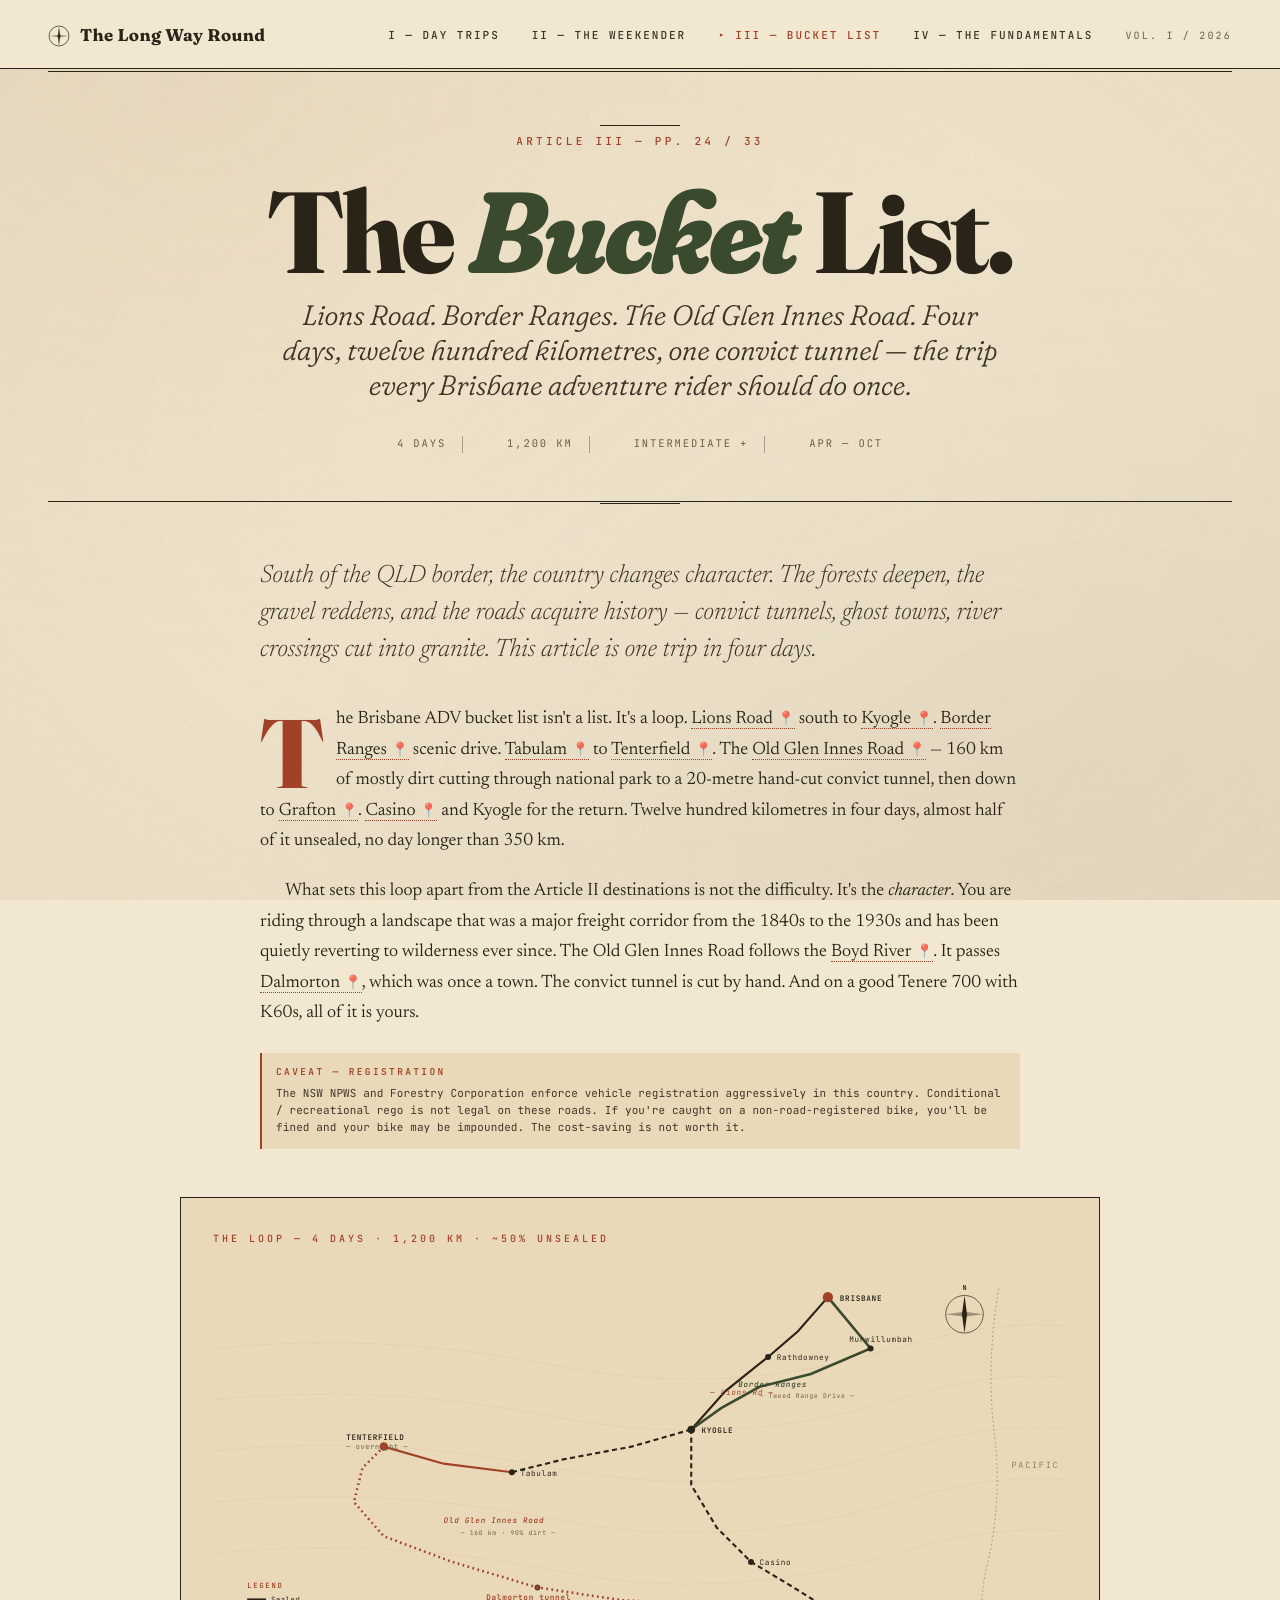
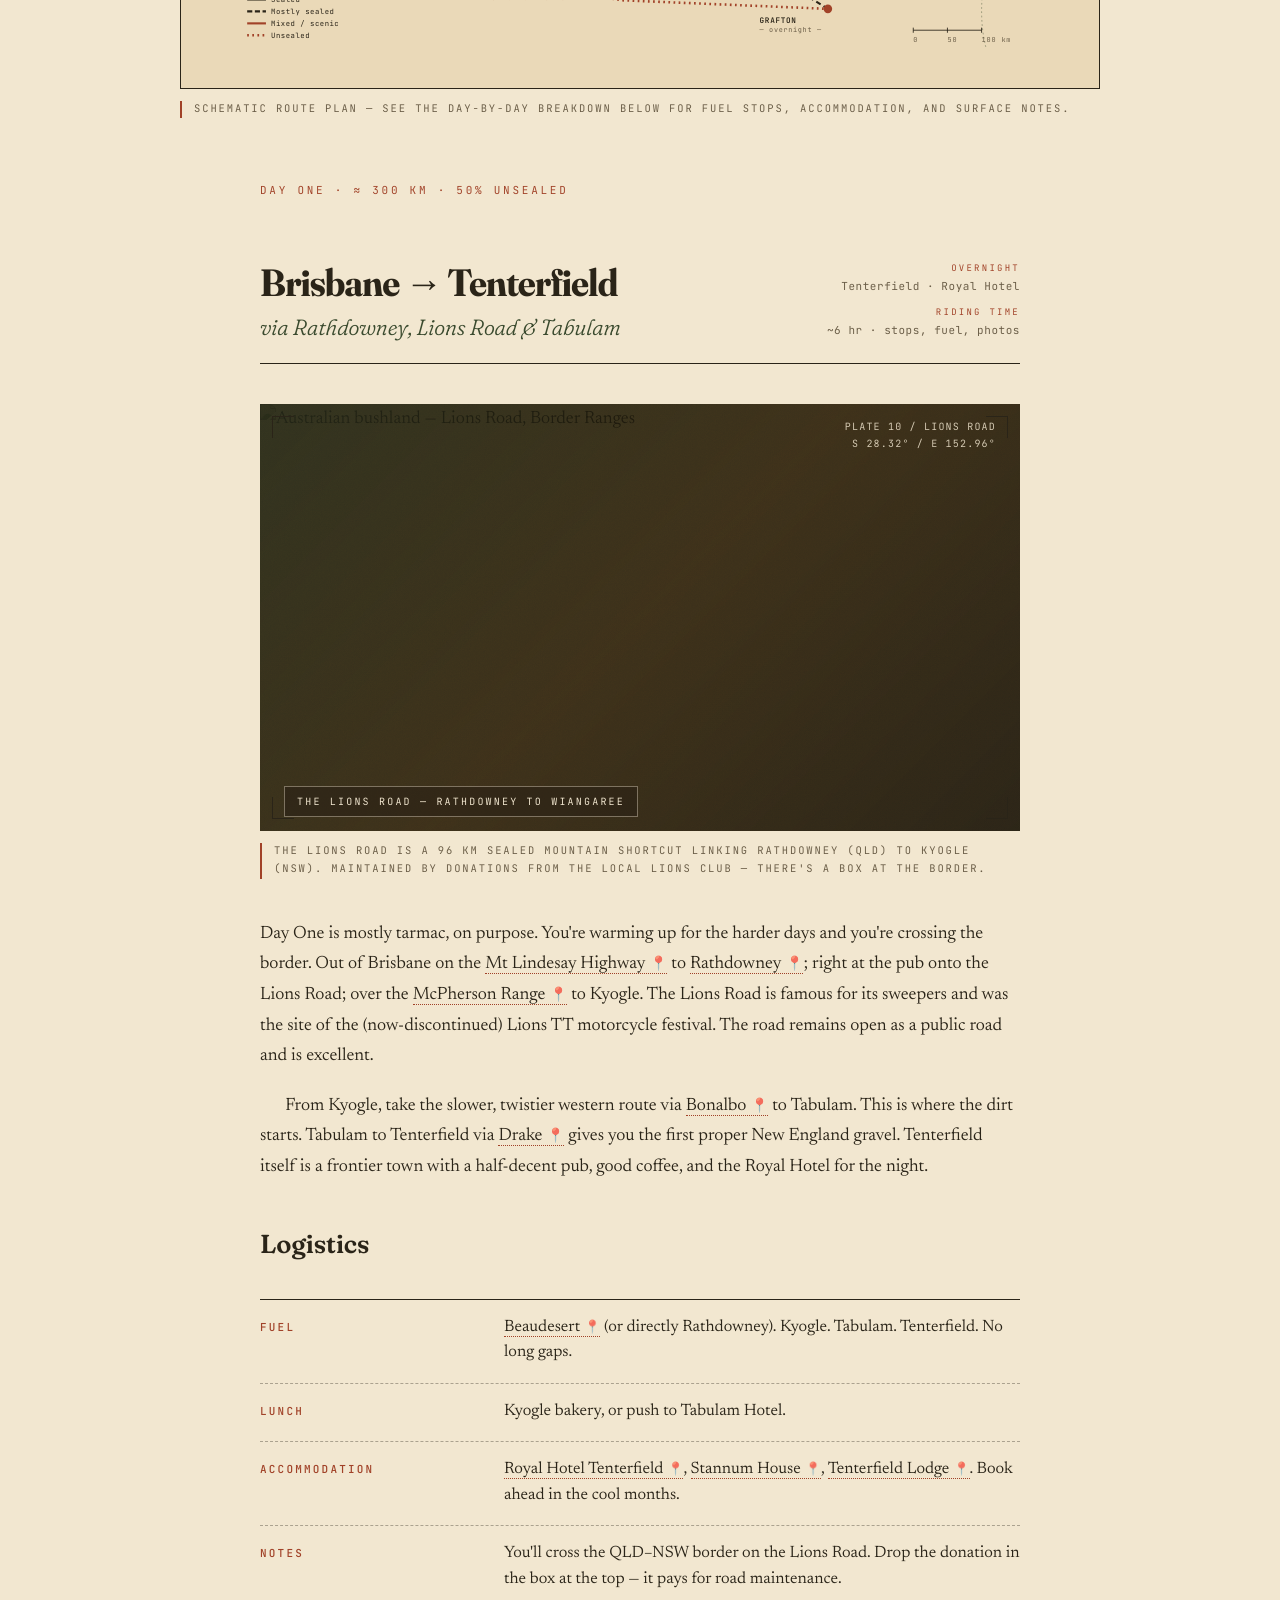
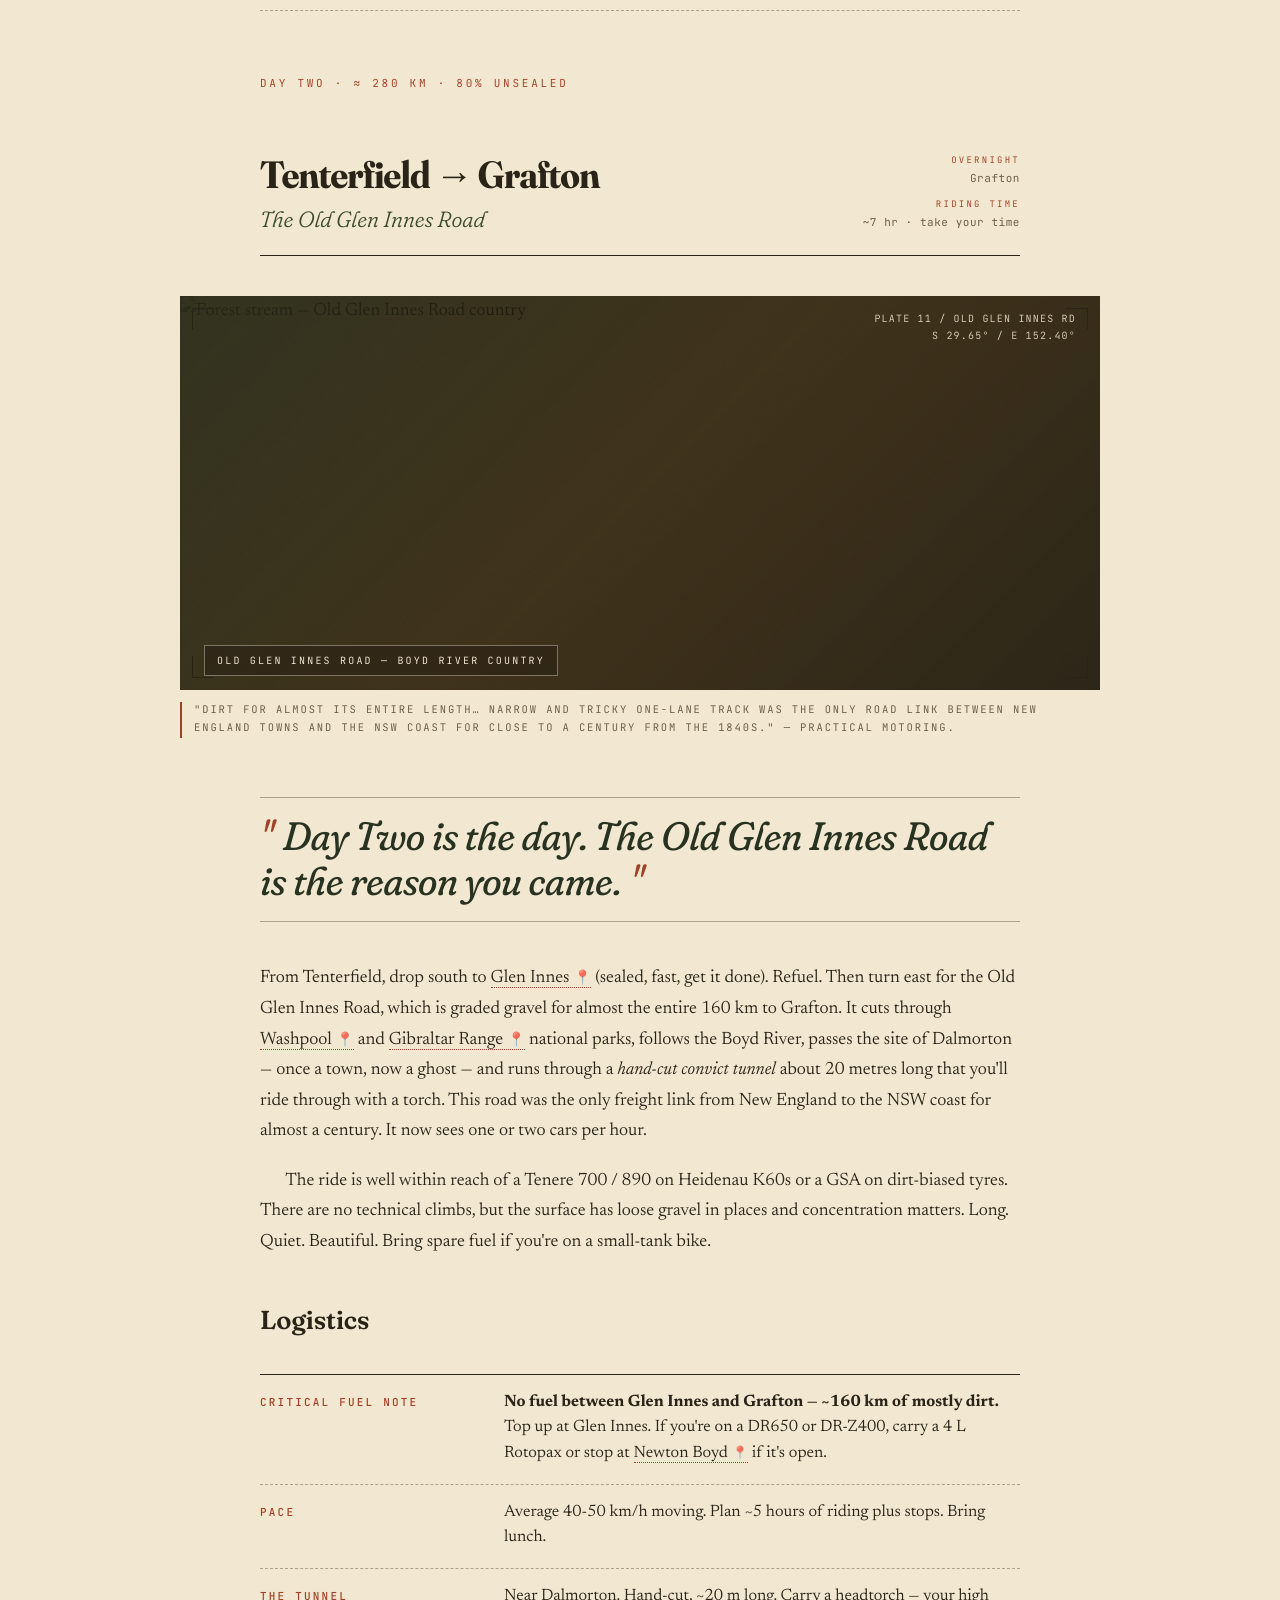
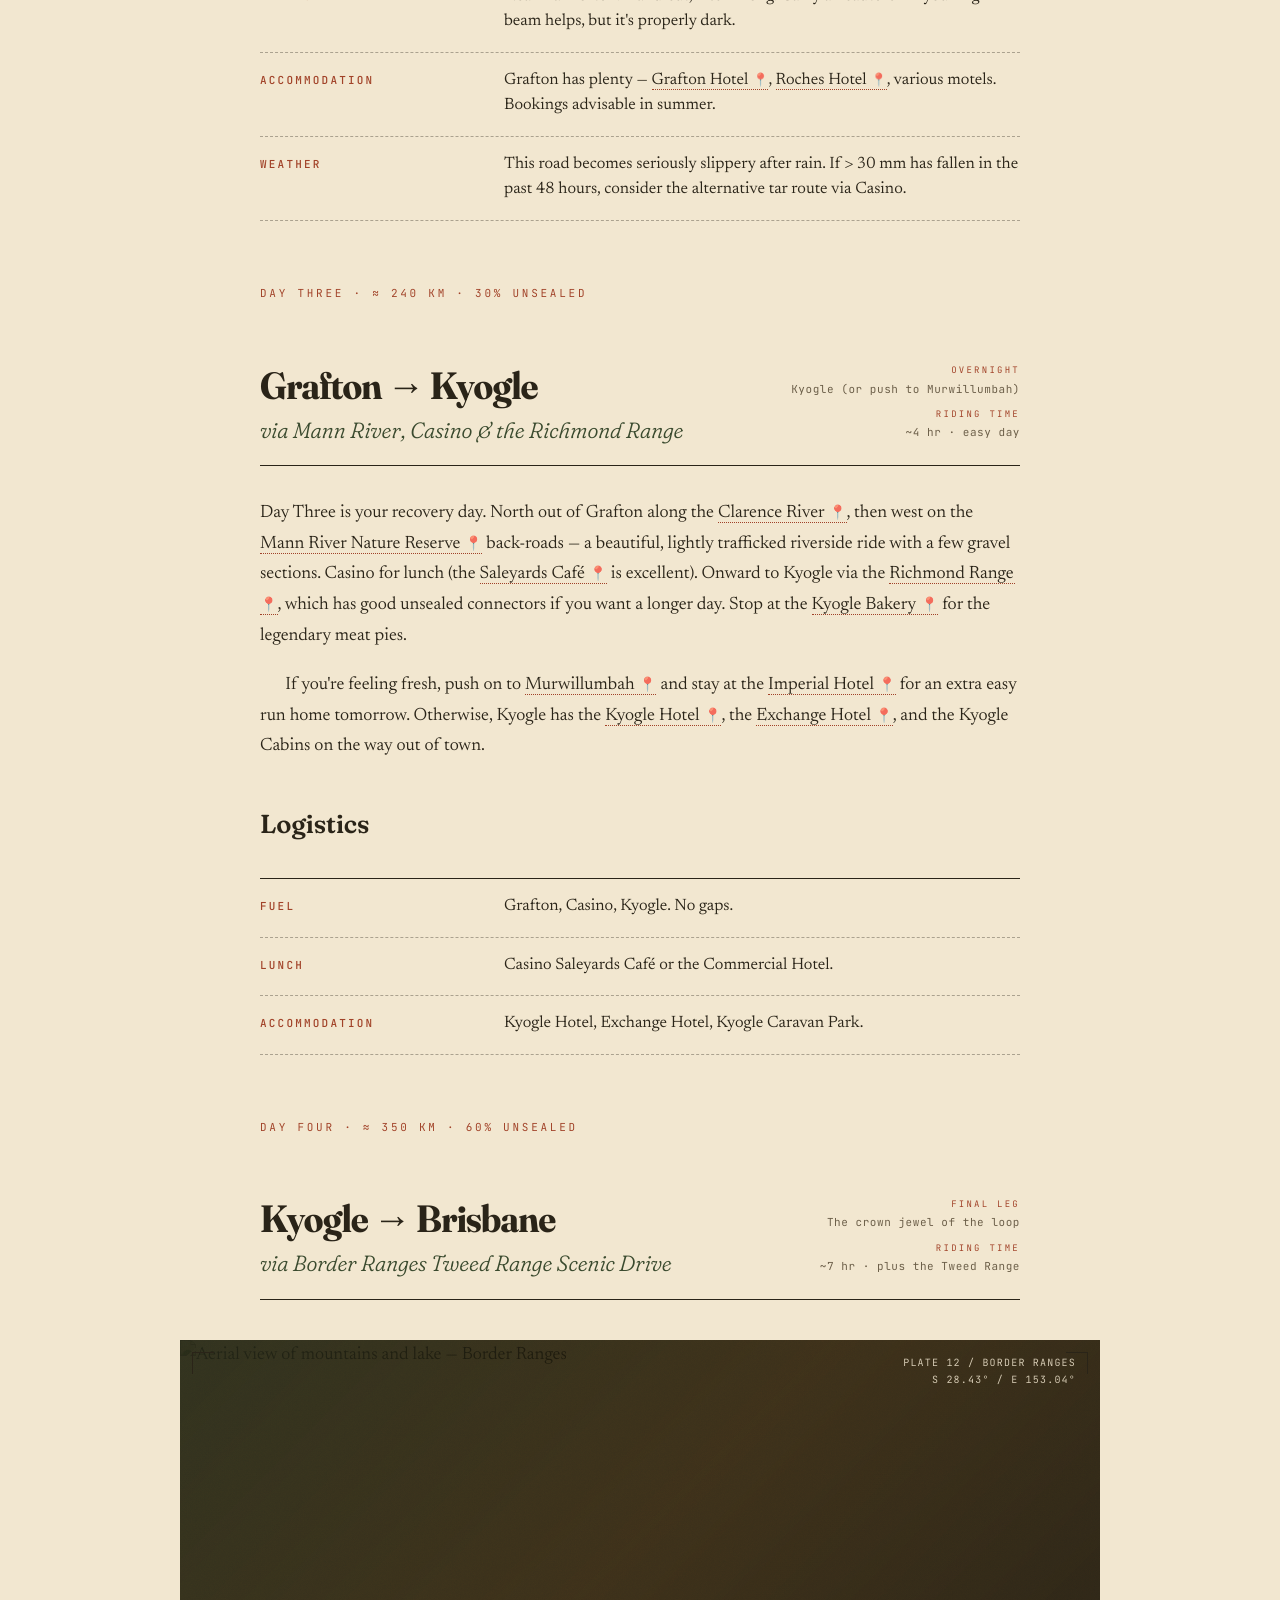
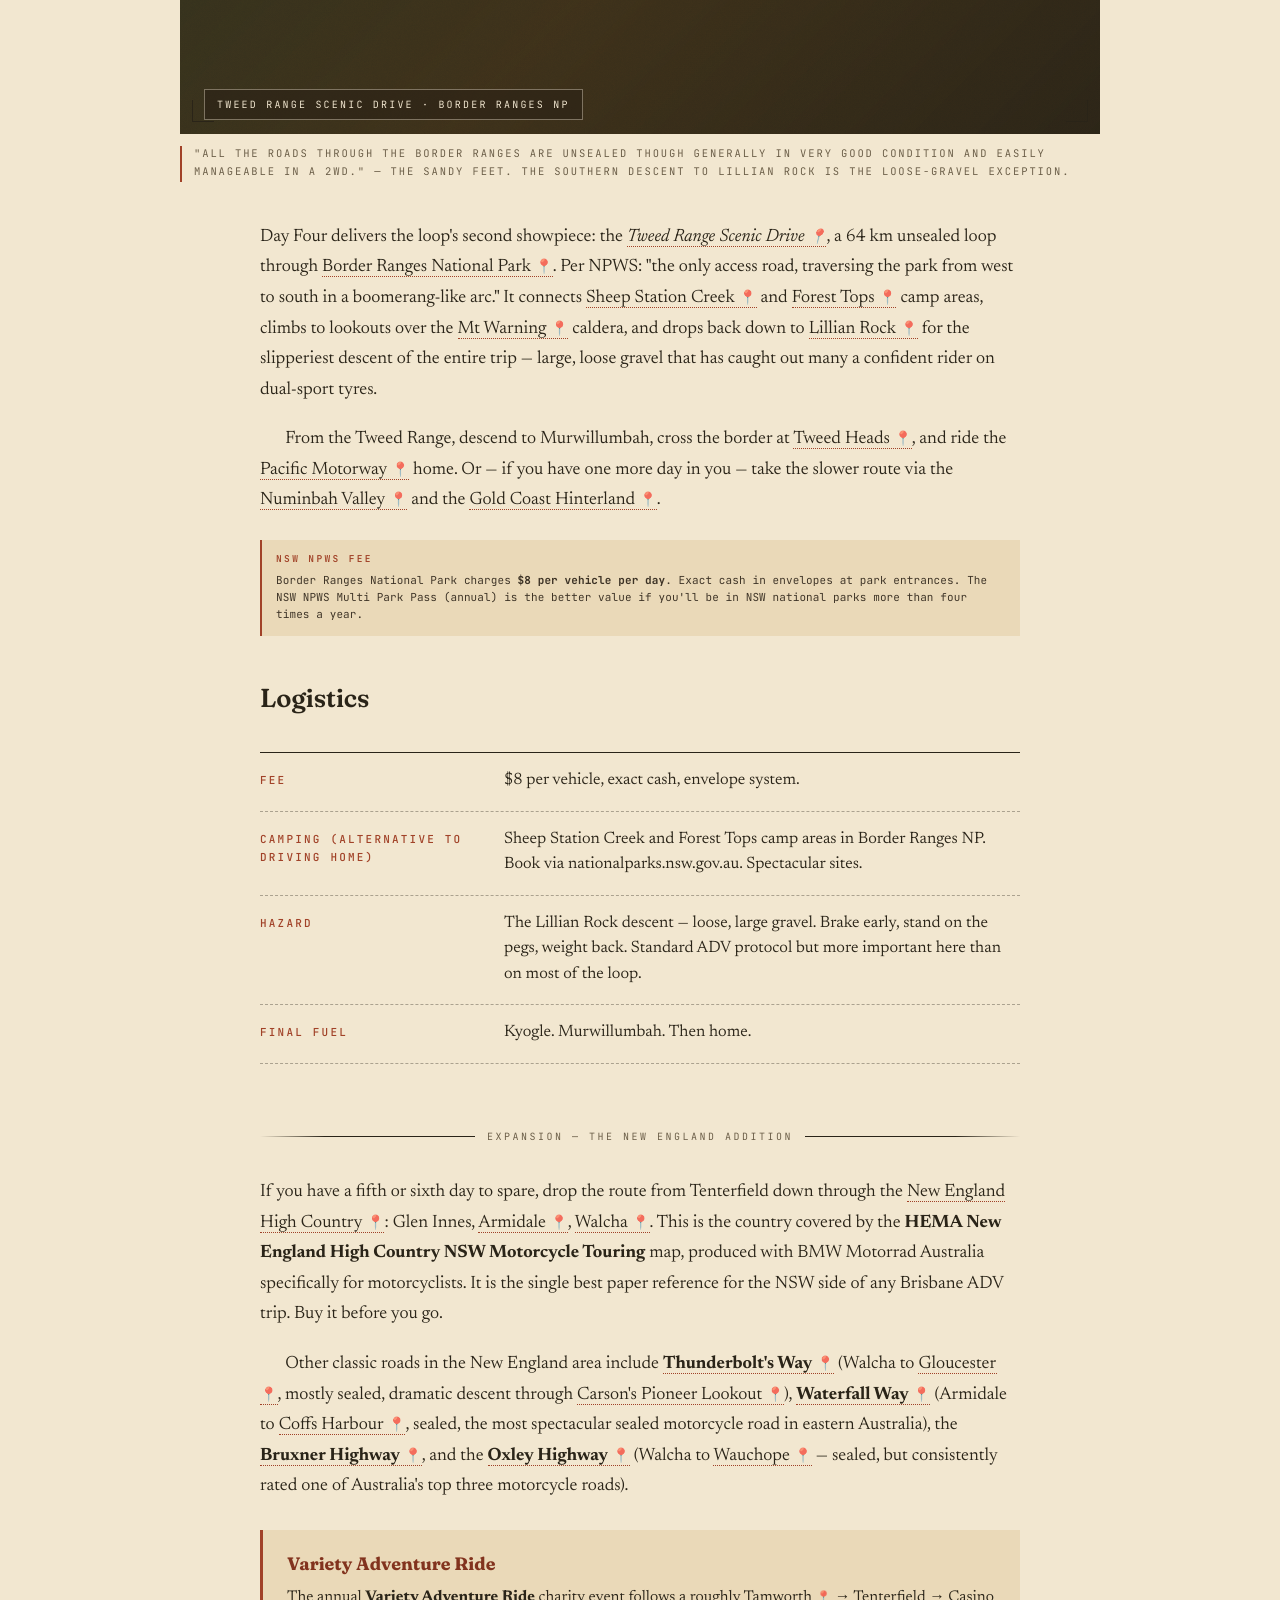
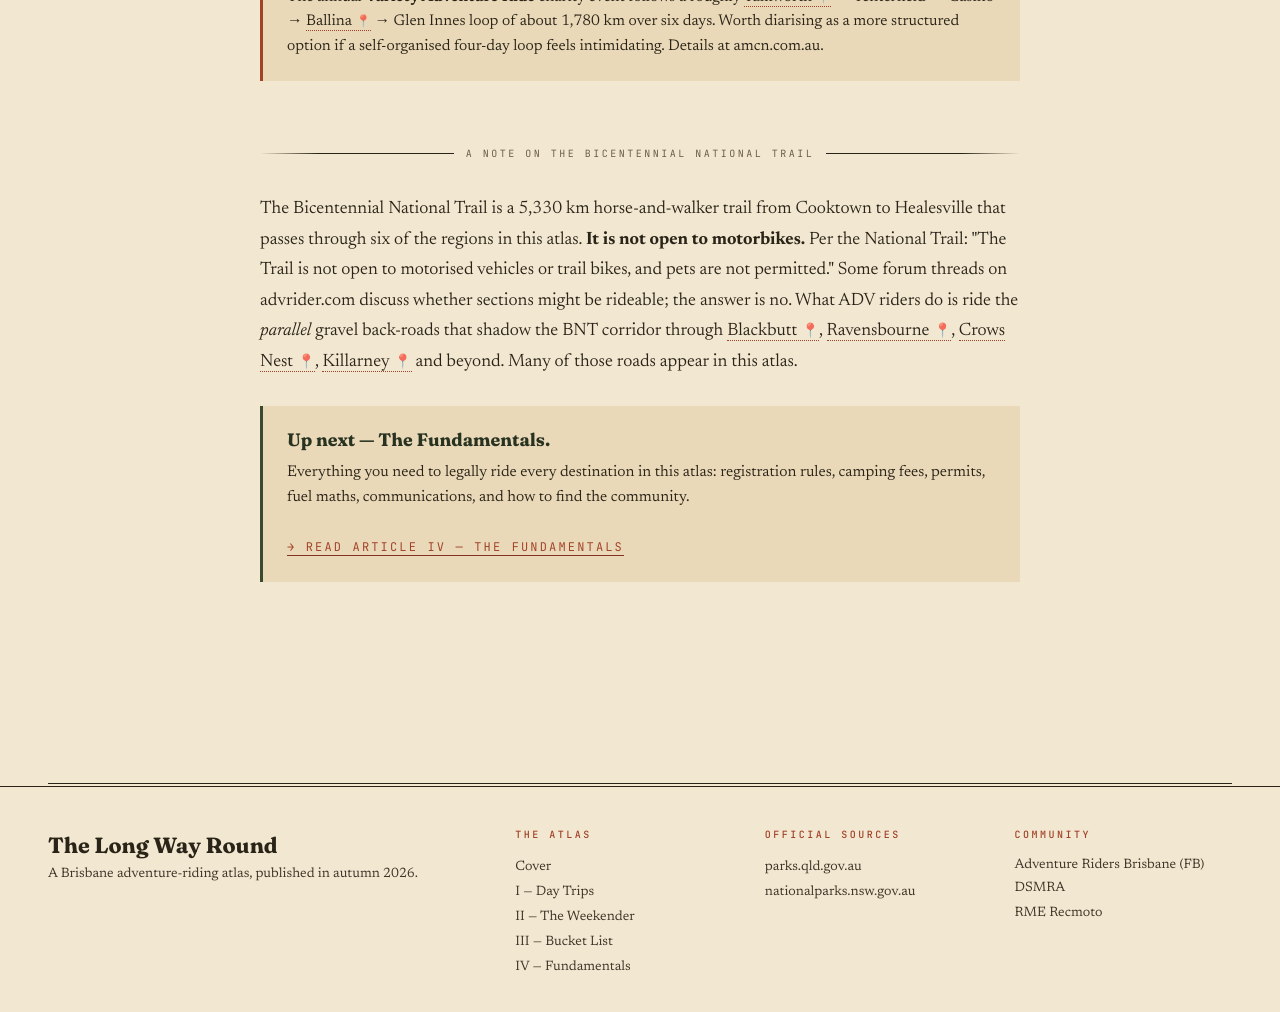
==== commit 9303b36c: "bucket-list: link landmarks to Google Maps Wraps first body mention of each named place — Lions Rd, " ====
--- a/bucket-list.html
+++ b/bucket-list.html
@@ -50,9 +50,9 @@
     </p>
 
     <p class="dropcap" style="margin-top: 36px;">
-      The Brisbane ADV bucket list isn't a list. It's a loop. Lions Road south to Kyogle. Border Ranges
-      scenic drive. Tabulam to Tenterfield. The Old Glen Innes Road — 160 km of mostly dirt cutting
-      through national park to a 20-metre hand-cut convict tunnel, then down to Grafton. Casino and
+      The Brisbane ADV bucket list isn't a list. It's a loop. <a href="https://www.google.com/maps/search/?api=1&query=Lions%20Road%20NSW%20Australia" target="_blank" rel="noopener noreferrer" class="map-link">Lions Road</a> south to <a href="https://www.google.com/maps/search/?api=1&query=Kyogle%20NSW%20Australia" target="_blank" rel="noopener noreferrer" class="map-link">Kyogle</a>. <a href="https://www.google.com/maps/search/?api=1&query=Border%20Ranges%20National%20Park%20NSW%20Australia" target="_blank" rel="noopener noreferrer" class="map-link">Border Ranges</a>
+      scenic drive. <a href="https://www.google.com/maps/search/?api=1&query=Tabulam%20NSW%20Australia" target="_blank" rel="noopener noreferrer" class="map-link">Tabulam</a> to <a href="https://www.google.com/maps/search/?api=1&query=Tenterfield%20NSW%20Australia" target="_blank" rel="noopener noreferrer" class="map-link">Tenterfield</a>. The <a href="https://www.google.com/maps/search/?api=1&query=Old%20Glen%20Innes%20Road%20NSW%20Australia" target="_blank" rel="noopener noreferrer" class="map-link">Old Glen Innes Road</a> — 160 km of mostly dirt cutting
+      through national park to a 20-metre hand-cut convict tunnel, then down to <a href="https://www.google.com/maps/search/?api=1&query=Grafton%20NSW%20Australia" target="_blank" rel="noopener noreferrer" class="map-link">Grafton</a>. <a href="https://www.google.com/maps/search/?api=1&query=Casino%20NSW%20Australia" target="_blank" rel="noopener noreferrer" class="map-link">Casino</a> and
       Kyogle for the return. Twelve hundred kilometres in four days, almost half of it unsealed, no day
       longer than 350 km.
     </p>
@@ -61,7 +61,7 @@
       What sets this loop apart from the Article II destinations is not the difficulty. It's the
       <em>character</em>. You are riding through a landscape that was a major freight corridor from the
       1840s to the 1930s and has been quietly reverting to wilderness ever since. The Old Glen Innes
-      Road follows the Boyd River. It passes Dalmorton, which was once a town. The convict tunnel is
+      Road follows the <a href="https://www.google.com/maps/search/?api=1&query=Boyd%20River%20NSW%20Australia" target="_blank" rel="noopener noreferrer" class="map-link">Boyd River</a>. It passes <a href="https://www.google.com/maps/search/?api=1&query=Dalmorton%20NSW%20Australia" target="_blank" rel="noopener noreferrer" class="map-link">Dalmorton</a>, which was once a town. The convict tunnel is
       cut by hand. And on a good Tenere 700 with K60s, all of it is yours.
     </p>
 
@@ -231,15 +231,15 @@
 
       <p>
         Day One is mostly tarmac, on purpose. You're warming up for the harder days and you're crossing
-        the border. Out of Brisbane on the Mt Lindesay Highway to Rathdowney; right at the pub onto the
-        Lions Road; over the McPherson Range to Kyogle. The Lions Road is famous for its sweepers and
+        the border. Out of Brisbane on the <a href="https://www.google.com/maps/search/?api=1&query=Mt%20Lindesay%20Highway%20Queensland%20Australia" target="_blank" rel="noopener noreferrer" class="map-link">Mt Lindesay Highway</a> to <a href="https://www.google.com/maps/search/?api=1&query=Rathdowney%20Queensland%20Australia" target="_blank" rel="noopener noreferrer" class="map-link">Rathdowney</a>; right at the pub onto the
+        Lions Road; over the <a href="https://www.google.com/maps/search/?api=1&query=McPherson%20Range%20Queensland%20Australia" target="_blank" rel="noopener noreferrer" class="map-link">McPherson Range</a> to Kyogle. The Lions Road is famous for its sweepers and
         was the site of the (now-discontinued) Lions TT motorcycle festival. The road remains open as a
         public road and is excellent.
       </p>
 
       <p>
-        From Kyogle, take the slower, twistier western route via Bonalbo to Tabulam. This is where the
-        dirt starts. Tabulam to Tenterfield via Drake gives you the first proper New England gravel.
+        From Kyogle, take the slower, twistier western route via <a href="https://www.google.com/maps/search/?api=1&query=Bonalbo%20NSW%20Australia" target="_blank" rel="noopener noreferrer" class="map-link">Bonalbo</a> to Tabulam. This is where the
+        dirt starts. Tabulam to Tenterfield via <a href="https://www.google.com/maps/search/?api=1&query=Drake%20NSW%20Australia" target="_blank" rel="noopener noreferrer" class="map-link">Drake</a> gives you the first proper New England gravel.
         Tenterfield itself is a frontier town with a half-decent pub, good coffee, and the Royal Hotel
         for the night.
       </p>
@@ -249,7 +249,7 @@
       <dl class="data-list">
         <div>
           <dt>Fuel</dt>
-          <dd>Beaudesert (or directly Rathdowney). Kyogle. Tabulam. Tenterfield. No long gaps.</dd>
+          <dd><a href="https://www.google.com/maps/search/?api=1&query=Beaudesert%20Queensland%20Australia" target="_blank" rel="noopener noreferrer" class="map-link">Beaudesert</a> (or directly Rathdowney). Kyogle. Tabulam. Tenterfield. No long gaps.</dd>
         </div>
         <div>
           <dt>Lunch</dt>
@@ -257,7 +257,7 @@
         </div>
         <div>
           <dt>Accommodation</dt>
-          <dd>Royal Hotel Tenterfield, Stannum House, Tenterfield Lodge. Book ahead in the cool months.</dd>
+          <dd><a href="https://www.google.com/maps/search/?api=1&query=Royal%20Hotel%20Tenterfield%20NSW%20Australia" target="_blank" rel="noopener noreferrer" class="map-link">Royal Hotel Tenterfield</a>, <a href="https://www.google.com/maps/search/?api=1&query=Stannum%20House%20Tenterfield%20NSW%20Australia" target="_blank" rel="noopener noreferrer" class="map-link">Stannum House</a>, <a href="https://www.google.com/maps/search/?api=1&query=Tenterfield%20Lodge%20NSW%20Australia" target="_blank" rel="noopener noreferrer" class="map-link">Tenterfield Lodge</a>. Book ahead in the cool months.</dd>
         </div>
         <div>
           <dt>Notes</dt>
@@ -298,9 +298,9 @@
       </p>
 
       <p>
-        From Tenterfield, drop south to Glen Innes (sealed, fast, get it done). Refuel. Then turn east
+        From Tenterfield, drop south to <a href="https://www.google.com/maps/search/?api=1&query=Glen%20Innes%20NSW%20Australia" target="_blank" rel="noopener noreferrer" class="map-link">Glen Innes</a> (sealed, fast, get it done). Refuel. Then turn east
         for the Old Glen Innes Road, which is graded gravel for almost the entire 160 km to Grafton.
-        It cuts through Washpool and Gibraltar Range national parks, follows the Boyd River, passes the
+        It cuts through <a href="https://www.google.com/maps/search/?api=1&query=Washpool%20National%20Park%20NSW%20Australia" target="_blank" rel="noopener noreferrer" class="map-link">Washpool</a> and <a href="https://www.google.com/maps/search/?api=1&query=Gibraltar%20Range%20National%20Park%20NSW%20Australia" target="_blank" rel="noopener noreferrer" class="map-link">Gibraltar Range</a> national parks, follows the Boyd River, passes the
         site of Dalmorton — once a town, now a ghost — and runs through a <em>hand-cut convict tunnel</em>
         about 20 metres long that you'll ride through with a torch. This road was the only freight link
         from New England to the NSW coast for almost a century. It now sees one or two cars per hour.
@@ -317,7 +317,7 @@
       <dl class="data-list">
         <div>
           <dt>Critical fuel note</dt>
-          <dd><strong>No fuel between Glen Innes and Grafton — ~160 km of mostly dirt.</strong> Top up at Glen Innes. If you're on a DR650 or DR-Z400, carry a 4 L Rotopax or stop at Newton Boyd if it's open.</dd>
+          <dd><strong>No fuel between Glen Innes and Grafton — ~160 km of mostly dirt.</strong> Top up at Glen Innes. If you're on a DR650 or DR-Z400, carry a 4 L Rotopax or stop at <a href="https://www.google.com/maps/search/?api=1&query=Newton%20Boyd%20NSW%20Australia" target="_blank" rel="noopener noreferrer" class="map-link">Newton Boyd</a> if it's open.</dd>
         </div>
         <div>
           <dt>Pace</dt>
@@ -329,7 +329,7 @@
         </div>
         <div>
           <dt>Accommodation</dt>
-          <dd>Grafton has plenty — Grafton Hotel, Roches Hotel, various motels. Bookings advisable in summer.</dd>
+          <dd>Grafton has plenty — <a href="https://www.google.com/maps/search/?api=1&query=Grafton%20Hotel%20NSW%20Australia" target="_blank" rel="noopener noreferrer" class="map-link">Grafton Hotel</a>, <a href="https://www.google.com/maps/search/?api=1&query=Roches%20Family%20Hotel%20Grafton%20NSW%20Australia" target="_blank" rel="noopener noreferrer" class="map-link">Roches Hotel</a>, various motels. Bookings advisable in summer.</dd>
         </div>
         <div>
           <dt>Weather</dt>
@@ -356,16 +356,16 @@
       </div>
 
       <p>
-        Day Three is your recovery day. North out of Grafton along the Clarence River, then west on the
-        Mann River Nature Reserve back-roads — a beautiful, lightly trafficked riverside ride with a
-        few gravel sections. Casino for lunch (the Saleyards Café is excellent). Onward to Kyogle via
-        the Richmond Range, which has good unsealed connectors if you want a longer day. Stop at the
-        Kyogle Bakery for the legendary meat pies.
-      </p>
-
-      <p>
-        If you're feeling fresh, push on to Murwillumbah and stay at the Imperial Hotel for an extra
-        easy run home tomorrow. Otherwise, Kyogle has the Kyogle Hotel, the Exchange Hotel, and the
+        Day Three is your recovery day. North out of Grafton along the <a href="https://www.google.com/maps/search/?api=1&query=Clarence%20River%20NSW%20Australia" target="_blank" rel="noopener noreferrer" class="map-link">Clarence River</a>, then west on the
+        <a href="https://www.google.com/maps/search/?api=1&query=Mann%20River%20Nature%20Reserve%20NSW%20Australia" target="_blank" rel="noopener noreferrer" class="map-link">Mann River Nature Reserve</a> back-roads — a beautiful, lightly trafficked riverside ride with a
+        few gravel sections. Casino for lunch (the <a href="https://www.google.com/maps/search/?api=1&query=Saleyards%20Cafe%20Casino%20NSW%20Australia" target="_blank" rel="noopener noreferrer" class="map-link">Saleyards Café</a> is excellent). Onward to Kyogle via
+        the <a href="https://www.google.com/maps/search/?api=1&query=Richmond%20Range%20National%20Park%20NSW%20Australia" target="_blank" rel="noopener noreferrer" class="map-link">Richmond Range</a>, which has good unsealed connectors if you want a longer day. Stop at the
+        <a href="https://www.google.com/maps/search/?api=1&query=Kyogle%20Bakery%20NSW%20Australia" target="_blank" rel="noopener noreferrer" class="map-link">Kyogle Bakery</a> for the legendary meat pies.
+      </p>
+
+      <p>
+        If you're feeling fresh, push on to <a href="https://www.google.com/maps/search/?api=1&query=Murwillumbah%20NSW%20Australia" target="_blank" rel="noopener noreferrer" class="map-link">Murwillumbah</a> and stay at the <a href="https://www.google.com/maps/search/?api=1&query=Imperial%20Hotel%20Murwillumbah%20NSW%20Australia" target="_blank" rel="noopener noreferrer" class="map-link">Imperial Hotel</a> for an extra
+        easy run home tomorrow. Otherwise, Kyogle has the <a href="https://www.google.com/maps/search/?api=1&query=Kyogle%20Hotel%20NSW%20Australia" target="_blank" rel="noopener noreferrer" class="map-link">Kyogle Hotel</a>, the <a href="https://www.google.com/maps/search/?api=1&query=Exchange%20Hotel%20Kyogle%20NSW%20Australia" target="_blank" rel="noopener noreferrer" class="map-link">Exchange Hotel</a>, and the
         Kyogle Cabins on the way out of town.
       </p>
 
@@ -415,18 +415,18 @@
       </div>
 
       <p>
-        Day Four delivers the loop's second showpiece: the <em>Tweed Range Scenic Drive</em>, a 64 km
-        unsealed loop through Border Ranges National Park. Per NPWS: "the only access road, traversing
-        the park from west to south in a boomerang-like arc." It connects Sheep Station Creek and Forest
-        Tops camp areas, climbs to lookouts over the Mt Warning caldera, and drops back down to Lillian
-        Rock for the slipperiest descent of the entire trip — large, loose gravel that has caught out
+        Day Four delivers the loop's second showpiece: the <em><a href="https://www.google.com/maps/search/?api=1&query=Tweed%20Range%20Scenic%20Drive%20Border%20Ranges%20NSW%20Australia" target="_blank" rel="noopener noreferrer" class="map-link">Tweed Range Scenic Drive</a></em>, a 64 km
+        unsealed loop through <a href="https://www.google.com/maps/search/?api=1&query=Border%20Ranges%20National%20Park%20NSW%20Australia" target="_blank" rel="noopener noreferrer" class="map-link">Border Ranges National Park</a>. Per NPWS: "the only access road, traversing
+        the park from west to south in a boomerang-like arc." It connects <a href="https://www.google.com/maps/search/?api=1&query=Sheep%20Station%20Creek%20camping%20Border%20Ranges%20NSW%20Australia" target="_blank" rel="noopener noreferrer" class="map-link">Sheep Station Creek</a> and <a href="https://www.google.com/maps/search/?api=1&query=Forest%20Tops%20camping%20Border%20Ranges%20NSW%20Australia" target="_blank" rel="noopener noreferrer" class="map-link">Forest
+        Tops</a> camp areas, climbs to lookouts over the <a href="https://www.google.com/maps/search/?api=1&query=Mt%20Warning%20NSW%20Australia" target="_blank" rel="noopener noreferrer" class="map-link">Mt Warning</a> caldera, and drops back down to <a href="https://www.google.com/maps/search/?api=1&query=Lillian%20Rock%20NSW%20Australia" target="_blank" rel="noopener noreferrer" class="map-link">Lillian
+        Rock</a> for the slipperiest descent of the entire trip — large, loose gravel that has caught out
         many a confident rider on dual-sport tyres.
       </p>
 
       <p>
-        From the Tweed Range, descend to Murwillumbah, cross the border at Tweed Heads, and ride the
-        Pacific Motorway home. Or — if you have one more day in you — take the slower route via the
-        Numinbah Valley and the Gold Coast Hinterland.
+        From the Tweed Range, descend to Murwillumbah, cross the border at <a href="https://www.google.com/maps/search/?api=1&query=Tweed%20Heads%20NSW%20Australia" target="_blank" rel="noopener noreferrer" class="map-link">Tweed Heads</a>, and ride the
+        <a href="https://www.google.com/maps/search/?api=1&query=Pacific%20Motorway%20Queensland%20Australia" target="_blank" rel="noopener noreferrer" class="map-link">Pacific Motorway</a> home. Or — if you have one more day in you — take the slower route via the
+        <a href="https://www.google.com/maps/search/?api=1&query=Numinbah%20Valley%20Queensland%20Australia" target="_blank" rel="noopener noreferrer" class="map-link">Numinbah Valley</a> and the <a href="https://www.google.com/maps/search/?api=1&query=Gold%20Coast%20Hinterland%20Queensland%20Australia" target="_blank" rel="noopener noreferrer" class="map-link">Gold Coast Hinterland</a>.
       </p>
 
       <div class="margin-note">
@@ -461,24 +461,24 @@
     <div class="section-rule">EXPANSION — THE NEW ENGLAND ADDITION</div>
 
     <p>
-      If you have a fifth or sixth day to spare, drop the route from Tenterfield down through the New
-      England High Country: Glen Innes, Armidale, Walcha. This is the country covered by the <strong>HEMA New England High Country NSW Motorcycle Touring</strong> map, produced with BMW Motorrad Australia
+      If you have a fifth or sixth day to spare, drop the route from Tenterfield down through the <a href="https://www.google.com/maps/search/?api=1&query=New%20England%20High%20Country%20NSW%20Australia" target="_blank" rel="noopener noreferrer" class="map-link">New
+      England High Country</a>: Glen Innes, <a href="https://www.google.com/maps/search/?api=1&query=Armidale%20NSW%20Australia" target="_blank" rel="noopener noreferrer" class="map-link">Armidale</a>, <a href="https://www.google.com/maps/search/?api=1&query=Walcha%20NSW%20Australia" target="_blank" rel="noopener noreferrer" class="map-link">Walcha</a>. This is the country covered by the <strong>HEMA New England High Country NSW Motorcycle Touring</strong> map, produced with BMW Motorrad Australia
       specifically for motorcyclists. It is the single best paper reference for the NSW side of any
       Brisbane ADV trip. Buy it before you go.
     </p>
 
     <p>
-      Other classic roads in the New England area include <strong>Thunderbolt's Way</strong> (Walcha to
-      Gloucester, mostly sealed, dramatic descent through Carson's Pioneer Lookout), <strong>Waterfall
-      Way</strong> (Armidale to Coffs Harbour, sealed, the most spectacular sealed motorcycle road in
-      eastern Australia), the <strong>Bruxner Highway</strong>, and the <strong>Oxley Highway</strong>
-      (Walcha to Wauchope — sealed, but consistently rated one of Australia's top three motorcycle
+      Other classic roads in the New England area include <strong><a href="https://www.google.com/maps/search/?api=1&query=Thunderbolts%20Way%20NSW%20Australia" target="_blank" rel="noopener noreferrer" class="map-link">Thunderbolt's Way</a></strong> (Walcha to
+      <a href="https://www.google.com/maps/search/?api=1&query=Gloucester%20NSW%20Australia" target="_blank" rel="noopener noreferrer" class="map-link">Gloucester</a>, mostly sealed, dramatic descent through <a href="https://www.google.com/maps/search/?api=1&query=Carsons%20Pioneer%20Lookout%20NSW%20Australia" target="_blank" rel="noopener noreferrer" class="map-link">Carson's Pioneer Lookout</a>), <strong><a href="https://www.google.com/maps/search/?api=1&query=Waterfall%20Way%20NSW%20Australia" target="_blank" rel="noopener noreferrer" class="map-link">Waterfall
+      Way</a></strong> (Armidale to <a href="https://www.google.com/maps/search/?api=1&query=Coffs%20Harbour%20NSW%20Australia" target="_blank" rel="noopener noreferrer" class="map-link">Coffs Harbour</a>, sealed, the most spectacular sealed motorcycle road in
+      eastern Australia), the <strong><a href="https://www.google.com/maps/search/?api=1&query=Bruxner%20Highway%20NSW%20Australia" target="_blank" rel="noopener noreferrer" class="map-link">Bruxner Highway</a></strong>, and the <strong><a href="https://www.google.com/maps/search/?api=1&query=Oxley%20Highway%20NSW%20Australia" target="_blank" rel="noopener noreferrer" class="map-link">Oxley Highway</a></strong>
+      (Walcha to <a href="https://www.google.com/maps/search/?api=1&query=Wauchope%20NSW%20Australia" target="_blank" rel="noopener noreferrer" class="map-link">Wauchope</a> — sealed, but consistently rated one of Australia's top three motorcycle
       roads).
     </p>
 
     <div class="callout brick">
       <span class="callout-title">Variety Adventure Ride</span>
-      The annual <strong>Variety Adventure Ride</strong> charity event follows a roughly Tamworth → Tenterfield → Casino → Ballina → Glen Innes loop of about 1,780 km over six days. Worth diarising as a more structured option if a self-organised four-day loop feels intimidating. Details at amcn.com.au.
+      The annual <strong>Variety Adventure Ride</strong> charity event follows a roughly <a href="https://www.google.com/maps/search/?api=1&query=Tamworth%20NSW%20Australia" target="_blank" rel="noopener noreferrer" class="map-link">Tamworth</a> → Tenterfield → Casino → <a href="https://www.google.com/maps/search/?api=1&query=Ballina%20NSW%20Australia" target="_blank" rel="noopener noreferrer" class="map-link">Ballina</a> → Glen Innes loop of about 1,780 km over six days. Worth diarising as a more structured option if a self-organised four-day loop feels intimidating. Details at amcn.com.au.
     </div>
 
     <!-- ============ Bicentennial National Trail (note) ============ -->
@@ -490,7 +490,7 @@
       Per the National Trail: "The Trail is not open to motorised vehicles or trail bikes, and pets are
       not permitted." Some forum threads on advrider.com discuss whether sections might be rideable;
       the answer is no. What ADV riders do is ride the <em>parallel</em> gravel back-roads that shadow
-      the BNT corridor through Blackbutt, Ravensbourne, Crows Nest, Killarney and beyond. Many of those
+      the BNT corridor through <a href="https://www.google.com/maps/search/?api=1&query=Blackbutt%20Queensland%20Australia" target="_blank" rel="noopener noreferrer" class="map-link">Blackbutt</a>, <a href="https://www.google.com/maps/search/?api=1&query=Ravensbourne%20National%20Park%20Queensland%20Australia" target="_blank" rel="noopener noreferrer" class="map-link">Ravensbourne</a>, <a href="https://www.google.com/maps/search/?api=1&query=Crows%20Nest%20Queensland%20Australia" target="_blank" rel="noopener noreferrer" class="map-link">Crows Nest</a>, <a href="https://www.google.com/maps/search/?api=1&query=Killarney%20Queensland%20Australia" target="_blank" rel="noopener noreferrer" class="map-link">Killarney</a> and beyond. Many of those
       roads appear in this atlas.
     </p>
 
--- a/style.css
+++ b/style.css
@@ -187,6 +187,35 @@
   border-bottom-color: var(--ochre);
 }
 
+/* Map links — landmarks linked to Google Maps */
+.map-link {
+  color: inherit;
+  border-bottom: 1px dotted var(--brick);
+  text-decoration: none;
+  transition: color 0.2s, border-bottom-color 0.2s, background-color 0.2s;
+}
+
+.map-link::after {
+  content: ' \01F4CD';
+  font-size: 0.78em;
+  color: var(--brick);
+  opacity: 0.75;
+  margin-left: 1px;
+  vertical-align: baseline;
+}
+
+.map-link:hover {
+  color: var(--brick);
+  border-bottom-color: var(--ochre);
+  background-color: rgba(184, 134, 46, 0.12);
+}
+
+.map-link:focus-visible {
+  outline: 2px solid var(--ochre);
+  outline-offset: 2px;
+  color: var(--brick);
+}
+
 /* Mono labels and data */
 .mono { font-family: var(--mono); }
 .coord {
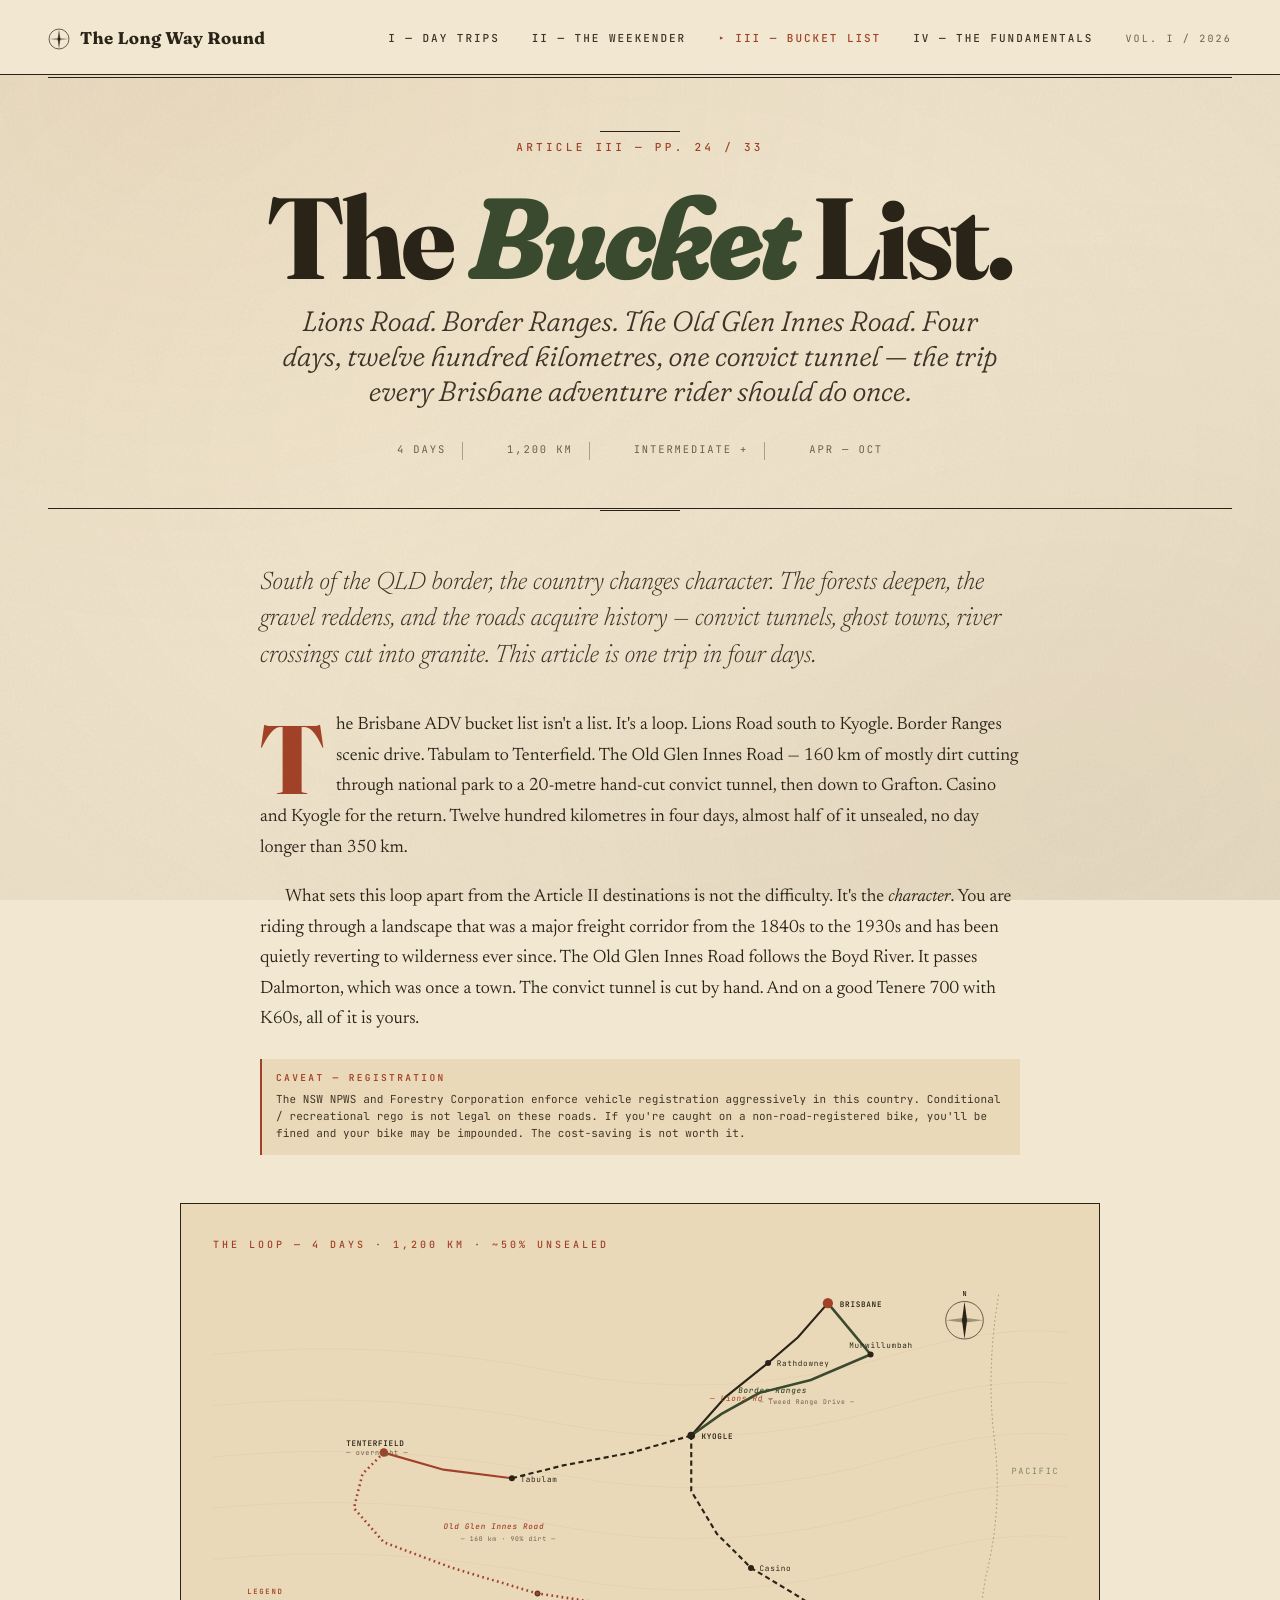
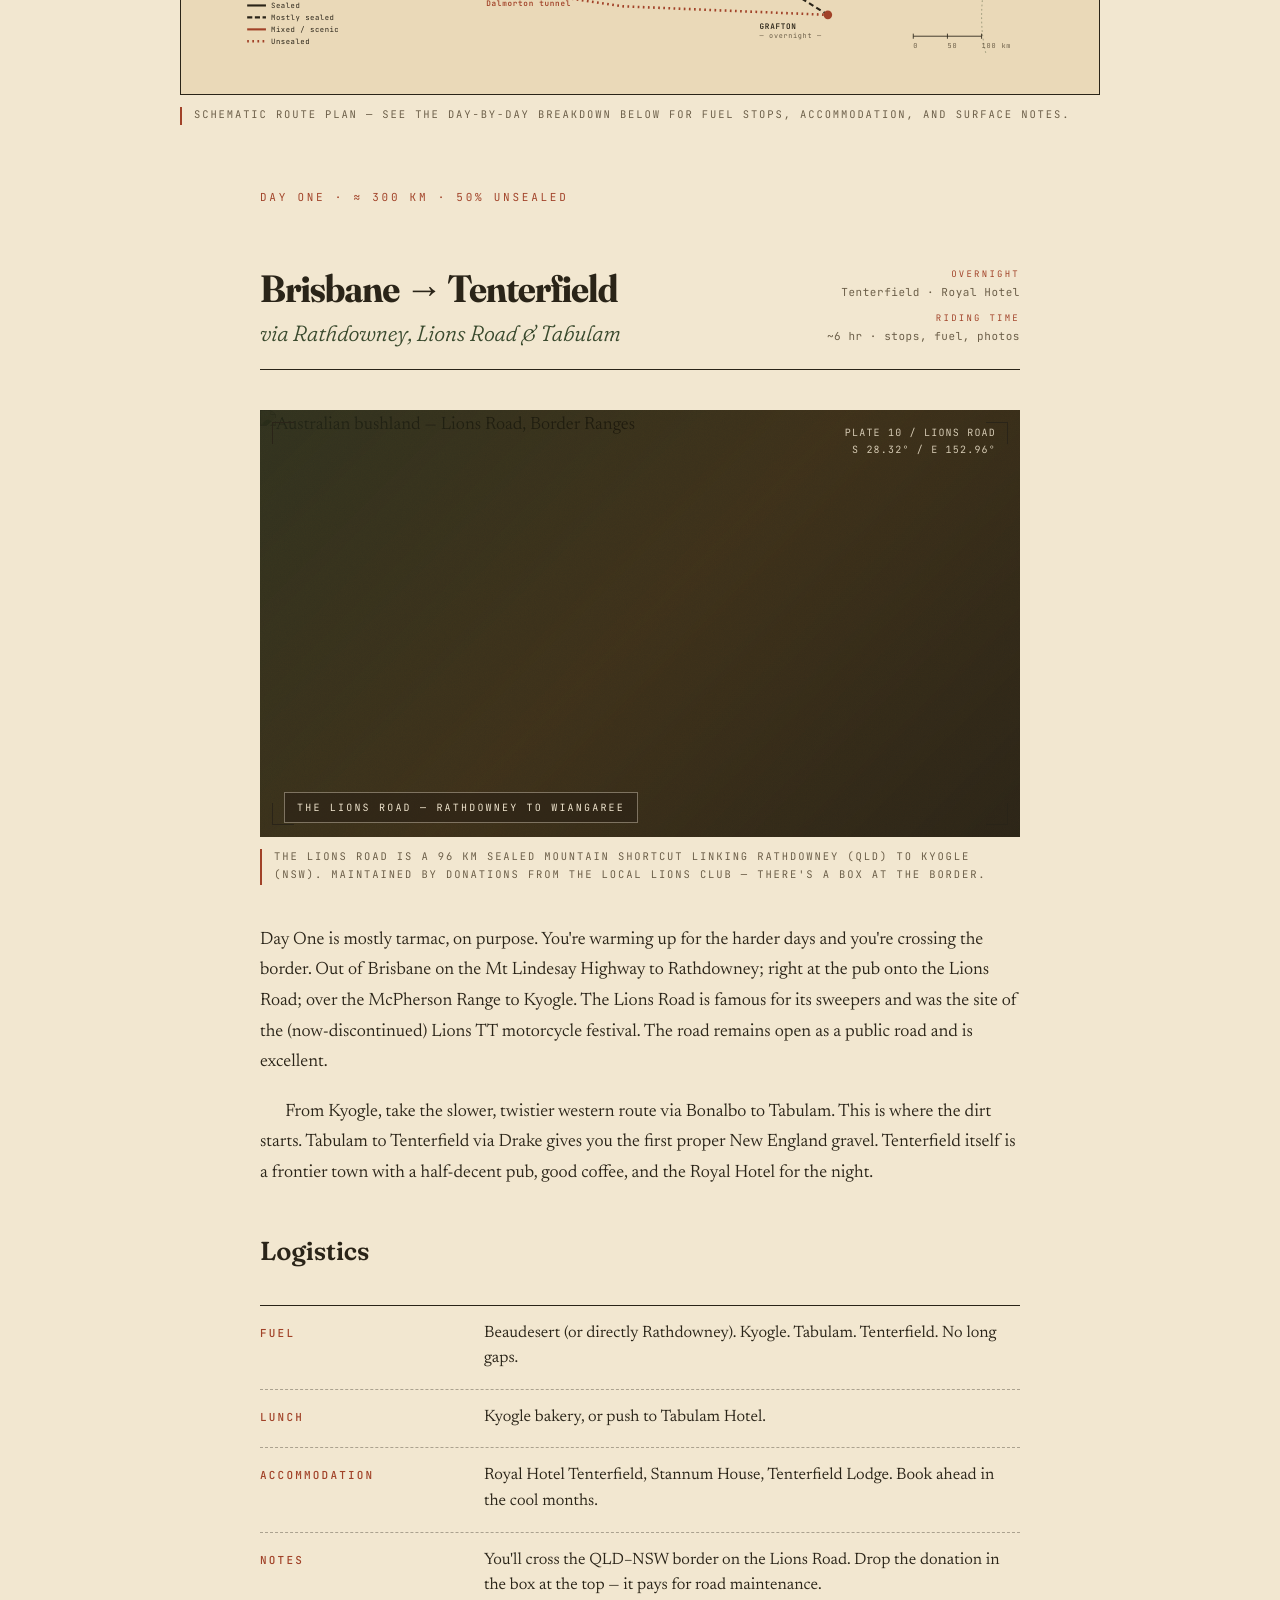
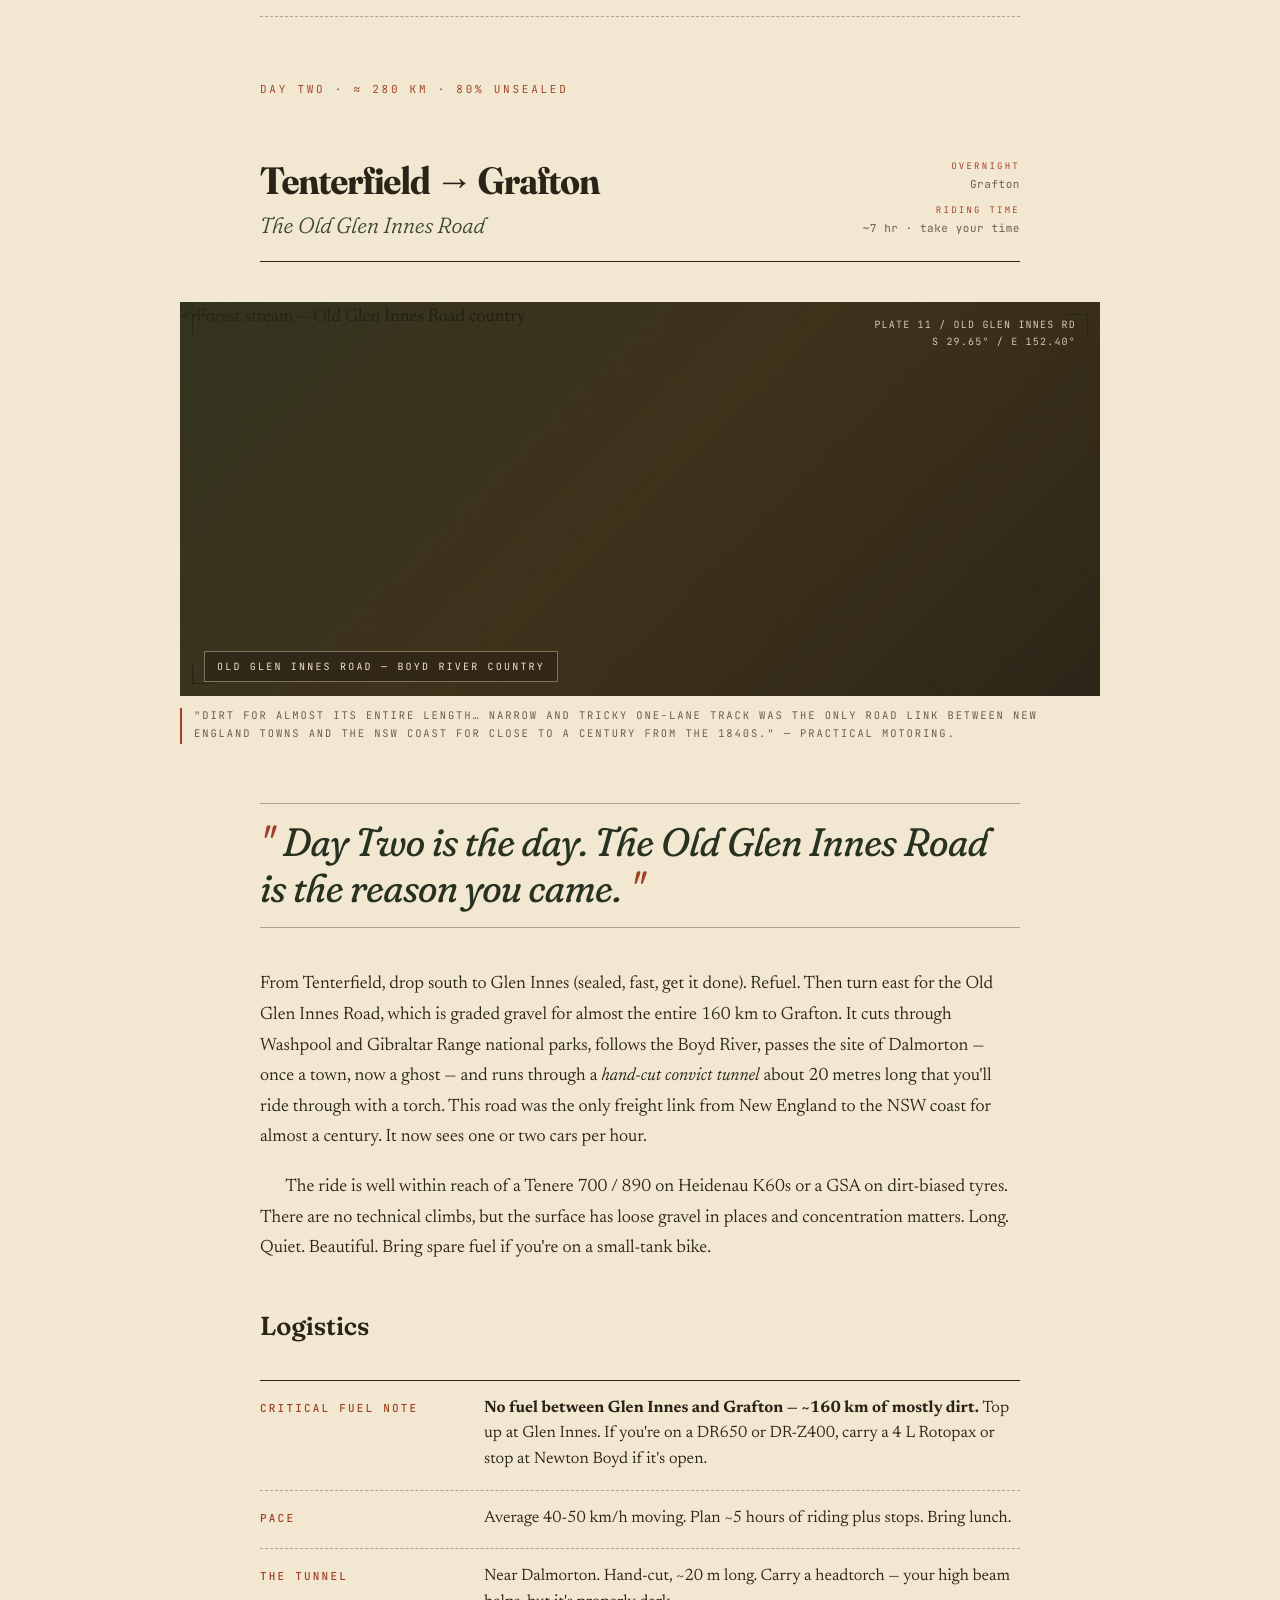
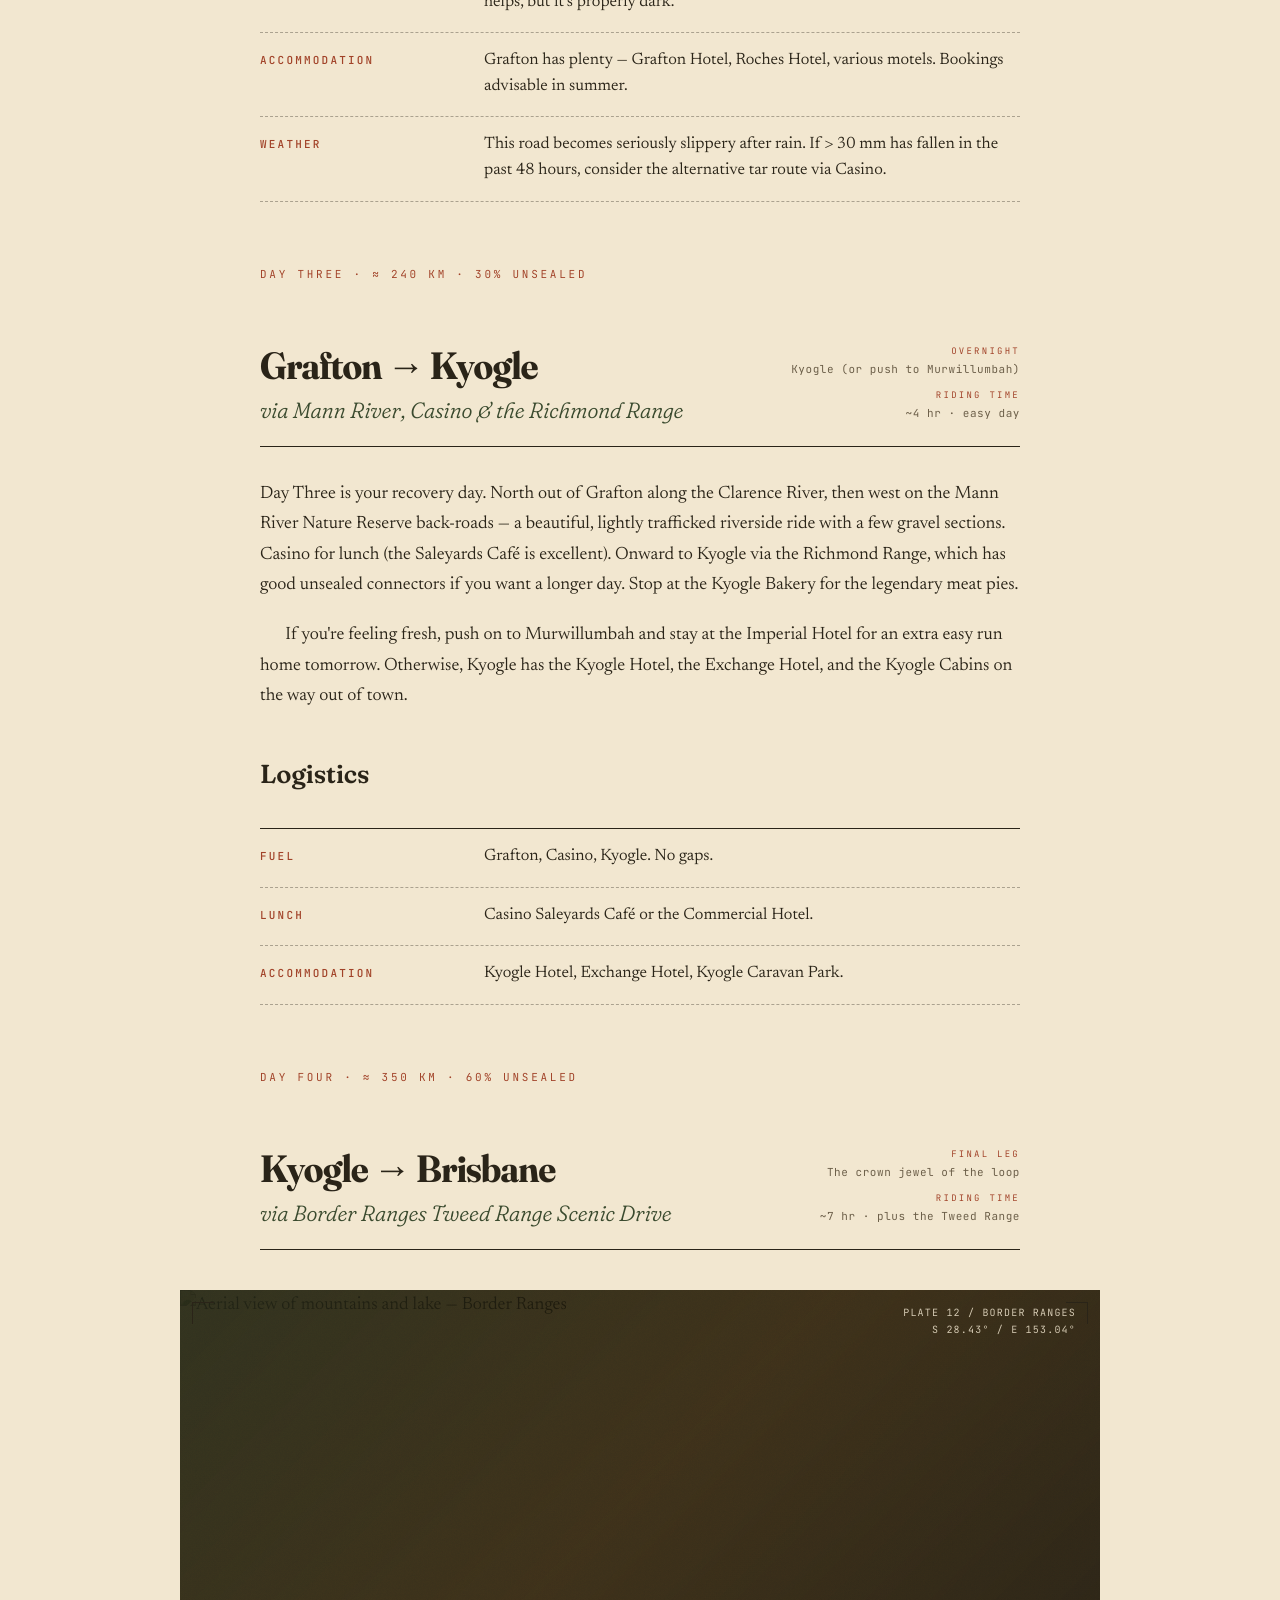
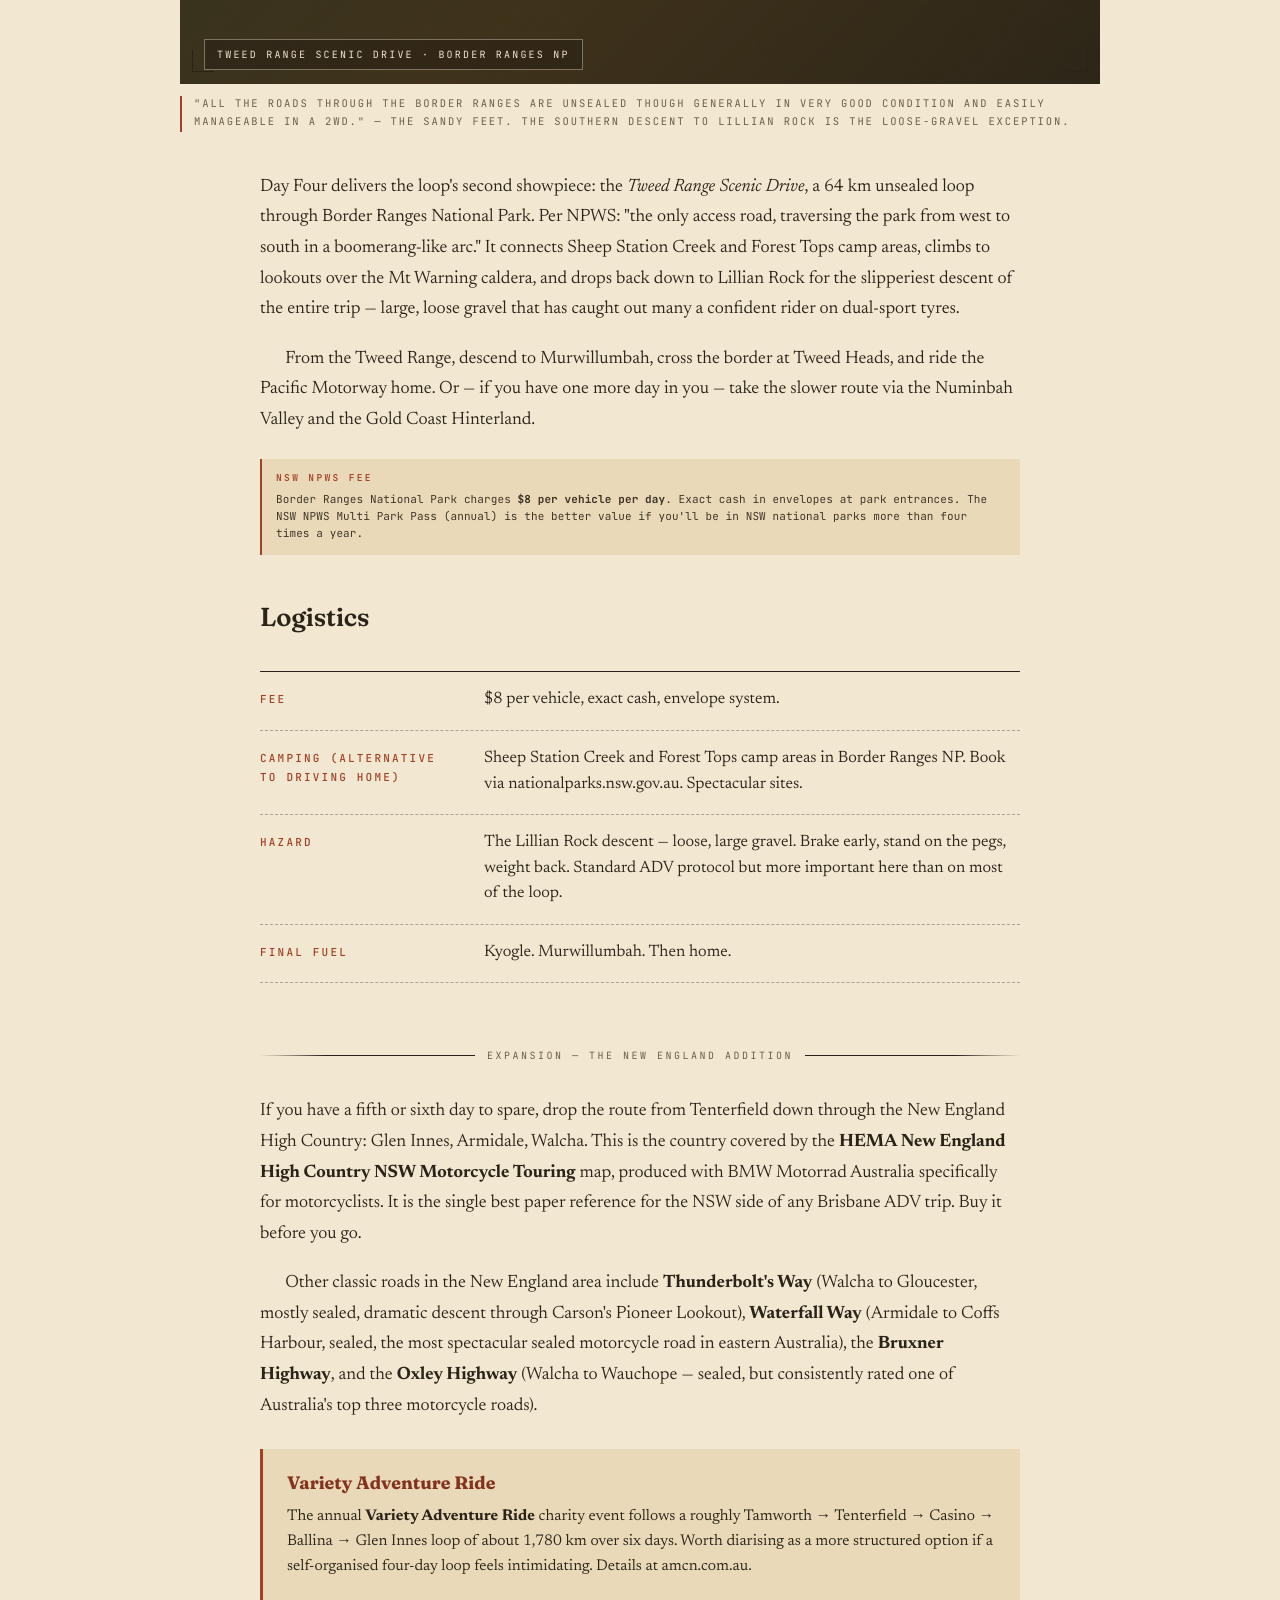
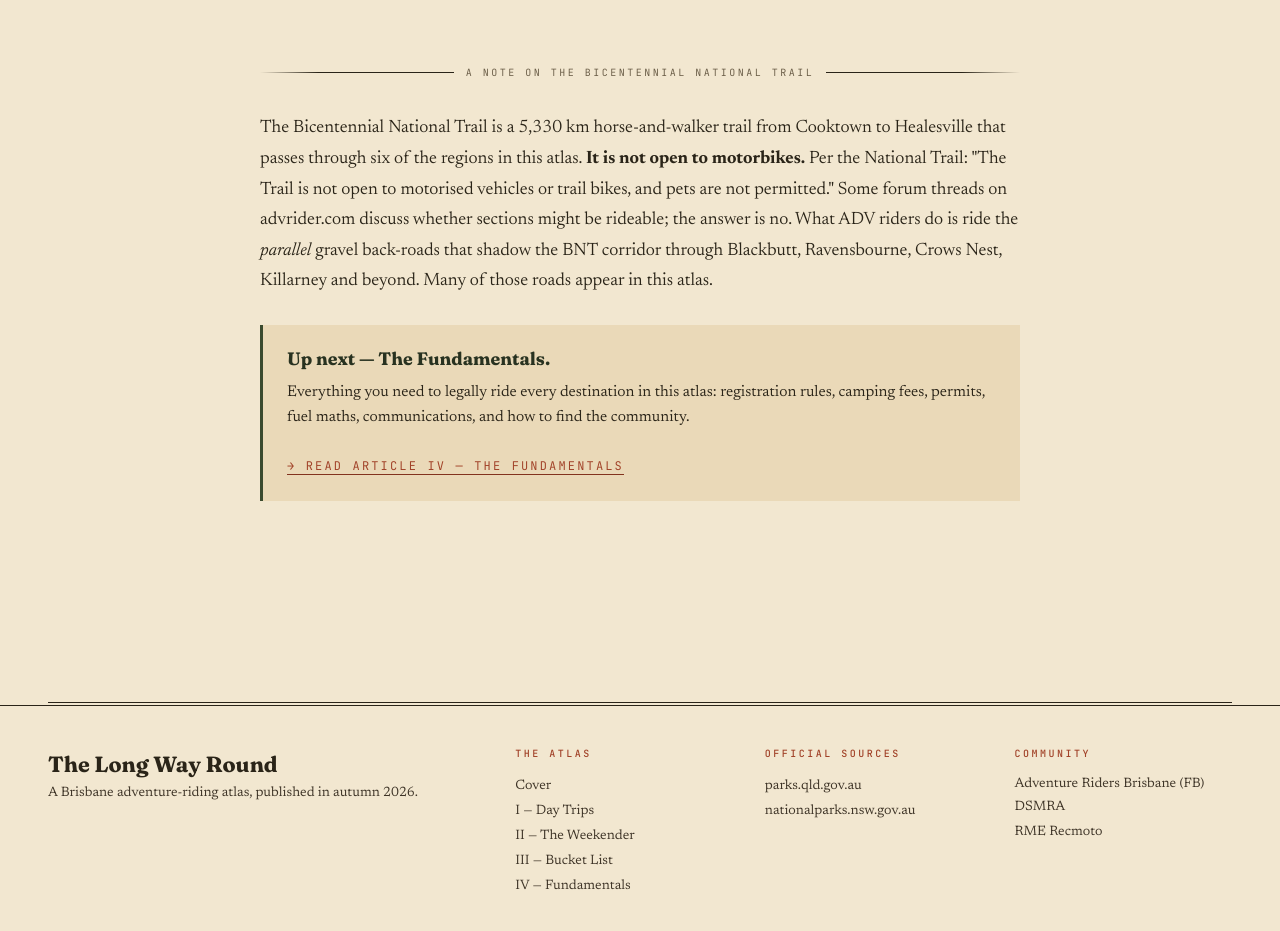
==== commit 2b145881: "UI polish: responsive nav, breakpoints, focus styles, image scaling - Add -webkit-text-size-adjust t" ====
--- a/bucket-list.html
+++ b/bucket-list.html
@@ -50,9 +50,9 @@
     </p>
 
     <p class="dropcap" style="margin-top: 36px;">
-      The Brisbane ADV bucket list isn't a list. It's a loop. <a href="https://www.google.com/maps/search/?api=1&query=Lions%20Road%20NSW%20Australia" target="_blank" rel="noopener noreferrer" class="map-link">Lions Road</a> south to <a href="https://www.google.com/maps/search/?api=1&query=Kyogle%20NSW%20Australia" target="_blank" rel="noopener noreferrer" class="map-link">Kyogle</a>. <a href="https://www.google.com/maps/search/?api=1&query=Border%20Ranges%20National%20Park%20NSW%20Australia" target="_blank" rel="noopener noreferrer" class="map-link">Border Ranges</a>
-      scenic drive. <a href="https://www.google.com/maps/search/?api=1&query=Tabulam%20NSW%20Australia" target="_blank" rel="noopener noreferrer" class="map-link">Tabulam</a> to <a href="https://www.google.com/maps/search/?api=1&query=Tenterfield%20NSW%20Australia" target="_blank" rel="noopener noreferrer" class="map-link">Tenterfield</a>. The <a href="https://www.google.com/maps/search/?api=1&query=Old%20Glen%20Innes%20Road%20NSW%20Australia" target="_blank" rel="noopener noreferrer" class="map-link">Old Glen Innes Road</a> — 160 km of mostly dirt cutting
-      through national park to a 20-metre hand-cut convict tunnel, then down to <a href="https://www.google.com/maps/search/?api=1&query=Grafton%20NSW%20Australia" target="_blank" rel="noopener noreferrer" class="map-link">Grafton</a>. <a href="https://www.google.com/maps/search/?api=1&query=Casino%20NSW%20Australia" target="_blank" rel="noopener noreferrer" class="map-link">Casino</a> and
+      The Brisbane ADV bucket list isn't a list. It's a loop. Lions Road south to Kyogle. Border Ranges
+      scenic drive. Tabulam to Tenterfield. The Old Glen Innes Road — 160 km of mostly dirt cutting
+      through national park to a 20-metre hand-cut convict tunnel, then down to Grafton. Casino and
       Kyogle for the return. Twelve hundred kilometres in four days, almost half of it unsealed, no day
       longer than 350 km.
     </p>
@@ -61,7 +61,7 @@
       What sets this loop apart from the Article II destinations is not the difficulty. It's the
       <em>character</em>. You are riding through a landscape that was a major freight corridor from the
       1840s to the 1930s and has been quietly reverting to wilderness ever since. The Old Glen Innes
-      Road follows the <a href="https://www.google.com/maps/search/?api=1&query=Boyd%20River%20NSW%20Australia" target="_blank" rel="noopener noreferrer" class="map-link">Boyd River</a>. It passes <a href="https://www.google.com/maps/search/?api=1&query=Dalmorton%20NSW%20Australia" target="_blank" rel="noopener noreferrer" class="map-link">Dalmorton</a>, which was once a town. The convict tunnel is
+      Road follows the Boyd River. It passes Dalmorton, which was once a town. The convict tunnel is
       cut by hand. And on a good Tenere 700 with K60s, all of it is yours.
     </p>
 
@@ -71,9 +71,9 @@
     </div>
 
     <!-- ============ HERO: The route map ============ -->
-    <div class="figure wide" style="margin-top: 48px;">
-      <div style="background: var(--paper-deep); border: 1px solid var(--ink); padding: 32px; position: relative;">
-        <span class="kicker" style="color: var(--brick); margin-bottom: 16px; display: block;">The Loop — 4 days · 1,200 km · ~50% unsealed</span>
+    <div class="figure wide route-map-figure">
+      <div class="route-map-frame">
+        <span class="kicker route-map-kicker">The Loop — 4 days · 1,200 km · ~50% unsealed</span>
         <svg viewBox="0 0 1000 460" style="width: 100%; height: auto; display: block;">
           <defs>
             <!-- Topographic contour layer -->
@@ -231,15 +231,15 @@
 
       <p>
         Day One is mostly tarmac, on purpose. You're warming up for the harder days and you're crossing
-        the border. Out of Brisbane on the <a href="https://www.google.com/maps/search/?api=1&query=Mt%20Lindesay%20Highway%20Queensland%20Australia" target="_blank" rel="noopener noreferrer" class="map-link">Mt Lindesay Highway</a> to <a href="https://www.google.com/maps/search/?api=1&query=Rathdowney%20Queensland%20Australia" target="_blank" rel="noopener noreferrer" class="map-link">Rathdowney</a>; right at the pub onto the
-        Lions Road; over the <a href="https://www.google.com/maps/search/?api=1&query=McPherson%20Range%20Queensland%20Australia" target="_blank" rel="noopener noreferrer" class="map-link">McPherson Range</a> to Kyogle. The Lions Road is famous for its sweepers and
+        the border. Out of Brisbane on the Mt Lindesay Highway to Rathdowney; right at the pub onto the
+        Lions Road; over the McPherson Range to Kyogle. The Lions Road is famous for its sweepers and
         was the site of the (now-discontinued) Lions TT motorcycle festival. The road remains open as a
         public road and is excellent.
       </p>
 
       <p>
-        From Kyogle, take the slower, twistier western route via <a href="https://www.google.com/maps/search/?api=1&query=Bonalbo%20NSW%20Australia" target="_blank" rel="noopener noreferrer" class="map-link">Bonalbo</a> to Tabulam. This is where the
-        dirt starts. Tabulam to Tenterfield via <a href="https://www.google.com/maps/search/?api=1&query=Drake%20NSW%20Australia" target="_blank" rel="noopener noreferrer" class="map-link">Drake</a> gives you the first proper New England gravel.
+        From Kyogle, take the slower, twistier western route via Bonalbo to Tabulam. This is where the
+        dirt starts. Tabulam to Tenterfield via Drake gives you the first proper New England gravel.
         Tenterfield itself is a frontier town with a half-decent pub, good coffee, and the Royal Hotel
         for the night.
       </p>
@@ -249,7 +249,7 @@
       <dl class="data-list">
         <div>
           <dt>Fuel</dt>
-          <dd><a href="https://www.google.com/maps/search/?api=1&query=Beaudesert%20Queensland%20Australia" target="_blank" rel="noopener noreferrer" class="map-link">Beaudesert</a> (or directly Rathdowney). Kyogle. Tabulam. Tenterfield. No long gaps.</dd>
+          <dd>Beaudesert (or directly Rathdowney). Kyogle. Tabulam. Tenterfield. No long gaps.</dd>
         </div>
         <div>
           <dt>Lunch</dt>
@@ -257,7 +257,7 @@
         </div>
         <div>
           <dt>Accommodation</dt>
-          <dd><a href="https://www.google.com/maps/search/?api=1&query=Royal%20Hotel%20Tenterfield%20NSW%20Australia" target="_blank" rel="noopener noreferrer" class="map-link">Royal Hotel Tenterfield</a>, <a href="https://www.google.com/maps/search/?api=1&query=Stannum%20House%20Tenterfield%20NSW%20Australia" target="_blank" rel="noopener noreferrer" class="map-link">Stannum House</a>, <a href="https://www.google.com/maps/search/?api=1&query=Tenterfield%20Lodge%20NSW%20Australia" target="_blank" rel="noopener noreferrer" class="map-link">Tenterfield Lodge</a>. Book ahead in the cool months.</dd>
+          <dd>Royal Hotel Tenterfield, Stannum House, Tenterfield Lodge. Book ahead in the cool months.</dd>
         </div>
         <div>
           <dt>Notes</dt>
@@ -298,9 +298,9 @@
       </p>
 
       <p>
-        From Tenterfield, drop south to <a href="https://www.google.com/maps/search/?api=1&query=Glen%20Innes%20NSW%20Australia" target="_blank" rel="noopener noreferrer" class="map-link">Glen Innes</a> (sealed, fast, get it done). Refuel. Then turn east
+        From Tenterfield, drop south to Glen Innes (sealed, fast, get it done). Refuel. Then turn east
         for the Old Glen Innes Road, which is graded gravel for almost the entire 160 km to Grafton.
-        It cuts through <a href="https://www.google.com/maps/search/?api=1&query=Washpool%20National%20Park%20NSW%20Australia" target="_blank" rel="noopener noreferrer" class="map-link">Washpool</a> and <a href="https://www.google.com/maps/search/?api=1&query=Gibraltar%20Range%20National%20Park%20NSW%20Australia" target="_blank" rel="noopener noreferrer" class="map-link">Gibraltar Range</a> national parks, follows the Boyd River, passes the
+        It cuts through Washpool and Gibraltar Range national parks, follows the Boyd River, passes the
         site of Dalmorton — once a town, now a ghost — and runs through a <em>hand-cut convict tunnel</em>
         about 20 metres long that you'll ride through with a torch. This road was the only freight link
         from New England to the NSW coast for almost a century. It now sees one or two cars per hour.
@@ -317,7 +317,7 @@
       <dl class="data-list">
         <div>
           <dt>Critical fuel note</dt>
-          <dd><strong>No fuel between Glen Innes and Grafton — ~160 km of mostly dirt.</strong> Top up at Glen Innes. If you're on a DR650 or DR-Z400, carry a 4 L Rotopax or stop at <a href="https://www.google.com/maps/search/?api=1&query=Newton%20Boyd%20NSW%20Australia" target="_blank" rel="noopener noreferrer" class="map-link">Newton Boyd</a> if it's open.</dd>
+          <dd><strong>No fuel between Glen Innes and Grafton — ~160 km of mostly dirt.</strong> Top up at Glen Innes. If you're on a DR650 or DR-Z400, carry a 4 L Rotopax or stop at Newton Boyd if it's open.</dd>
         </div>
         <div>
           <dt>Pace</dt>
@@ -329,7 +329,7 @@
         </div>
         <div>
           <dt>Accommodation</dt>
-          <dd>Grafton has plenty — <a href="https://www.google.com/maps/search/?api=1&query=Grafton%20Hotel%20NSW%20Australia" target="_blank" rel="noopener noreferrer" class="map-link">Grafton Hotel</a>, <a href="https://www.google.com/maps/search/?api=1&query=Roches%20Family%20Hotel%20Grafton%20NSW%20Australia" target="_blank" rel="noopener noreferrer" class="map-link">Roches Hotel</a>, various motels. Bookings advisable in summer.</dd>
+          <dd>Grafton has plenty — Grafton Hotel, Roches Hotel, various motels. Bookings advisable in summer.</dd>
         </div>
         <div>
           <dt>Weather</dt>
@@ -356,16 +356,16 @@
       </div>
 
       <p>
-        Day Three is your recovery day. North out of Grafton along the <a href="https://www.google.com/maps/search/?api=1&query=Clarence%20River%20NSW%20Australia" target="_blank" rel="noopener noreferrer" class="map-link">Clarence River</a>, then west on the
-        <a href="https://www.google.com/maps/search/?api=1&query=Mann%20River%20Nature%20Reserve%20NSW%20Australia" target="_blank" rel="noopener noreferrer" class="map-link">Mann River Nature Reserve</a> back-roads — a beautiful, lightly trafficked riverside ride with a
-        few gravel sections. Casino for lunch (the <a href="https://www.google.com/maps/search/?api=1&query=Saleyards%20Cafe%20Casino%20NSW%20Australia" target="_blank" rel="noopener noreferrer" class="map-link">Saleyards Café</a> is excellent). Onward to Kyogle via
-        the <a href="https://www.google.com/maps/search/?api=1&query=Richmond%20Range%20National%20Park%20NSW%20Australia" target="_blank" rel="noopener noreferrer" class="map-link">Richmond Range</a>, which has good unsealed connectors if you want a longer day. Stop at the
-        <a href="https://www.google.com/maps/search/?api=1&query=Kyogle%20Bakery%20NSW%20Australia" target="_blank" rel="noopener noreferrer" class="map-link">Kyogle Bakery</a> for the legendary meat pies.
-      </p>
-
-      <p>
-        If you're feeling fresh, push on to <a href="https://www.google.com/maps/search/?api=1&query=Murwillumbah%20NSW%20Australia" target="_blank" rel="noopener noreferrer" class="map-link">Murwillumbah</a> and stay at the <a href="https://www.google.com/maps/search/?api=1&query=Imperial%20Hotel%20Murwillumbah%20NSW%20Australia" target="_blank" rel="noopener noreferrer" class="map-link">Imperial Hotel</a> for an extra
-        easy run home tomorrow. Otherwise, Kyogle has the <a href="https://www.google.com/maps/search/?api=1&query=Kyogle%20Hotel%20NSW%20Australia" target="_blank" rel="noopener noreferrer" class="map-link">Kyogle Hotel</a>, the <a href="https://www.google.com/maps/search/?api=1&query=Exchange%20Hotel%20Kyogle%20NSW%20Australia" target="_blank" rel="noopener noreferrer" class="map-link">Exchange Hotel</a>, and the
+        Day Three is your recovery day. North out of Grafton along the Clarence River, then west on the
+        Mann River Nature Reserve back-roads — a beautiful, lightly trafficked riverside ride with a
+        few gravel sections. Casino for lunch (the Saleyards Café is excellent). Onward to Kyogle via
+        the Richmond Range, which has good unsealed connectors if you want a longer day. Stop at the
+        Kyogle Bakery for the legendary meat pies.
+      </p>
+
+      <p>
+        If you're feeling fresh, push on to Murwillumbah and stay at the Imperial Hotel for an extra
+        easy run home tomorrow. Otherwise, Kyogle has the Kyogle Hotel, the Exchange Hotel, and the
         Kyogle Cabins on the way out of town.
       </p>
 
@@ -415,18 +415,18 @@
       </div>
 
       <p>
-        Day Four delivers the loop's second showpiece: the <em><a href="https://www.google.com/maps/search/?api=1&query=Tweed%20Range%20Scenic%20Drive%20Border%20Ranges%20NSW%20Australia" target="_blank" rel="noopener noreferrer" class="map-link">Tweed Range Scenic Drive</a></em>, a 64 km
-        unsealed loop through <a href="https://www.google.com/maps/search/?api=1&query=Border%20Ranges%20National%20Park%20NSW%20Australia" target="_blank" rel="noopener noreferrer" class="map-link">Border Ranges National Park</a>. Per NPWS: "the only access road, traversing
-        the park from west to south in a boomerang-like arc." It connects <a href="https://www.google.com/maps/search/?api=1&query=Sheep%20Station%20Creek%20camping%20Border%20Ranges%20NSW%20Australia" target="_blank" rel="noopener noreferrer" class="map-link">Sheep Station Creek</a> and <a href="https://www.google.com/maps/search/?api=1&query=Forest%20Tops%20camping%20Border%20Ranges%20NSW%20Australia" target="_blank" rel="noopener noreferrer" class="map-link">Forest
-        Tops</a> camp areas, climbs to lookouts over the <a href="https://www.google.com/maps/search/?api=1&query=Mt%20Warning%20NSW%20Australia" target="_blank" rel="noopener noreferrer" class="map-link">Mt Warning</a> caldera, and drops back down to <a href="https://www.google.com/maps/search/?api=1&query=Lillian%20Rock%20NSW%20Australia" target="_blank" rel="noopener noreferrer" class="map-link">Lillian
-        Rock</a> for the slipperiest descent of the entire trip — large, loose gravel that has caught out
+        Day Four delivers the loop's second showpiece: the <em>Tweed Range Scenic Drive</em>, a 64 km
+        unsealed loop through Border Ranges National Park. Per NPWS: "the only access road, traversing
+        the park from west to south in a boomerang-like arc." It connects Sheep Station Creek and Forest
+        Tops camp areas, climbs to lookouts over the Mt Warning caldera, and drops back down to Lillian
+        Rock for the slipperiest descent of the entire trip — large, loose gravel that has caught out
         many a confident rider on dual-sport tyres.
       </p>
 
       <p>
-        From the Tweed Range, descend to Murwillumbah, cross the border at <a href="https://www.google.com/maps/search/?api=1&query=Tweed%20Heads%20NSW%20Australia" target="_blank" rel="noopener noreferrer" class="map-link">Tweed Heads</a>, and ride the
-        <a href="https://www.google.com/maps/search/?api=1&query=Pacific%20Motorway%20Queensland%20Australia" target="_blank" rel="noopener noreferrer" class="map-link">Pacific Motorway</a> home. Or — if you have one more day in you — take the slower route via the
-        <a href="https://www.google.com/maps/search/?api=1&query=Numinbah%20Valley%20Queensland%20Australia" target="_blank" rel="noopener noreferrer" class="map-link">Numinbah Valley</a> and the <a href="https://www.google.com/maps/search/?api=1&query=Gold%20Coast%20Hinterland%20Queensland%20Australia" target="_blank" rel="noopener noreferrer" class="map-link">Gold Coast Hinterland</a>.
+        From the Tweed Range, descend to Murwillumbah, cross the border at Tweed Heads, and ride the
+        Pacific Motorway home. Or — if you have one more day in you — take the slower route via the
+        Numinbah Valley and the Gold Coast Hinterland.
       </p>
 
       <div class="margin-note">
@@ -461,24 +461,24 @@
     <div class="section-rule">EXPANSION — THE NEW ENGLAND ADDITION</div>
 
     <p>
-      If you have a fifth or sixth day to spare, drop the route from Tenterfield down through the <a href="https://www.google.com/maps/search/?api=1&query=New%20England%20High%20Country%20NSW%20Australia" target="_blank" rel="noopener noreferrer" class="map-link">New
-      England High Country</a>: Glen Innes, <a href="https://www.google.com/maps/search/?api=1&query=Armidale%20NSW%20Australia" target="_blank" rel="noopener noreferrer" class="map-link">Armidale</a>, <a href="https://www.google.com/maps/search/?api=1&query=Walcha%20NSW%20Australia" target="_blank" rel="noopener noreferrer" class="map-link">Walcha</a>. This is the country covered by the <strong>HEMA New England High Country NSW Motorcycle Touring</strong> map, produced with BMW Motorrad Australia
+      If you have a fifth or sixth day to spare, drop the route from Tenterfield down through the New
+      England High Country: Glen Innes, Armidale, Walcha. This is the country covered by the <strong>HEMA New England High Country NSW Motorcycle Touring</strong> map, produced with BMW Motorrad Australia
       specifically for motorcyclists. It is the single best paper reference for the NSW side of any
       Brisbane ADV trip. Buy it before you go.
     </p>
 
     <p>
-      Other classic roads in the New England area include <strong><a href="https://www.google.com/maps/search/?api=1&query=Thunderbolts%20Way%20NSW%20Australia" target="_blank" rel="noopener noreferrer" class="map-link">Thunderbolt's Way</a></strong> (Walcha to
-      <a href="https://www.google.com/maps/search/?api=1&query=Gloucester%20NSW%20Australia" target="_blank" rel="noopener noreferrer" class="map-link">Gloucester</a>, mostly sealed, dramatic descent through <a href="https://www.google.com/maps/search/?api=1&query=Carsons%20Pioneer%20Lookout%20NSW%20Australia" target="_blank" rel="noopener noreferrer" class="map-link">Carson's Pioneer Lookout</a>), <strong><a href="https://www.google.com/maps/search/?api=1&query=Waterfall%20Way%20NSW%20Australia" target="_blank" rel="noopener noreferrer" class="map-link">Waterfall
-      Way</a></strong> (Armidale to <a href="https://www.google.com/maps/search/?api=1&query=Coffs%20Harbour%20NSW%20Australia" target="_blank" rel="noopener noreferrer" class="map-link">Coffs Harbour</a>, sealed, the most spectacular sealed motorcycle road in
-      eastern Australia), the <strong><a href="https://www.google.com/maps/search/?api=1&query=Bruxner%20Highway%20NSW%20Australia" target="_blank" rel="noopener noreferrer" class="map-link">Bruxner Highway</a></strong>, and the <strong><a href="https://www.google.com/maps/search/?api=1&query=Oxley%20Highway%20NSW%20Australia" target="_blank" rel="noopener noreferrer" class="map-link">Oxley Highway</a></strong>
-      (Walcha to <a href="https://www.google.com/maps/search/?api=1&query=Wauchope%20NSW%20Australia" target="_blank" rel="noopener noreferrer" class="map-link">Wauchope</a> — sealed, but consistently rated one of Australia's top three motorcycle
+      Other classic roads in the New England area include <strong>Thunderbolt's Way</strong> (Walcha to
+      Gloucester, mostly sealed, dramatic descent through Carson's Pioneer Lookout), <strong>Waterfall
+      Way</strong> (Armidale to Coffs Harbour, sealed, the most spectacular sealed motorcycle road in
+      eastern Australia), the <strong>Bruxner Highway</strong>, and the <strong>Oxley Highway</strong>
+      (Walcha to Wauchope — sealed, but consistently rated one of Australia's top three motorcycle
       roads).
     </p>
 
     <div class="callout brick">
       <span class="callout-title">Variety Adventure Ride</span>
-      The annual <strong>Variety Adventure Ride</strong> charity event follows a roughly <a href="https://www.google.com/maps/search/?api=1&query=Tamworth%20NSW%20Australia" target="_blank" rel="noopener noreferrer" class="map-link">Tamworth</a> → Tenterfield → Casino → <a href="https://www.google.com/maps/search/?api=1&query=Ballina%20NSW%20Australia" target="_blank" rel="noopener noreferrer" class="map-link">Ballina</a> → Glen Innes loop of about 1,780 km over six days. Worth diarising as a more structured option if a self-organised four-day loop feels intimidating. Details at amcn.com.au.
+      The annual <strong>Variety Adventure Ride</strong> charity event follows a roughly Tamworth → Tenterfield → Casino → Ballina → Glen Innes loop of about 1,780 km over six days. Worth diarising as a more structured option if a self-organised four-day loop feels intimidating. Details at amcn.com.au.
     </div>
 
     <!-- ============ Bicentennial National Trail (note) ============ -->
@@ -490,7 +490,7 @@
       Per the National Trail: "The Trail is not open to motorised vehicles or trail bikes, and pets are
       not permitted." Some forum threads on advrider.com discuss whether sections might be rideable;
       the answer is no. What ADV riders do is ride the <em>parallel</em> gravel back-roads that shadow
-      the BNT corridor through <a href="https://www.google.com/maps/search/?api=1&query=Blackbutt%20Queensland%20Australia" target="_blank" rel="noopener noreferrer" class="map-link">Blackbutt</a>, <a href="https://www.google.com/maps/search/?api=1&query=Ravensbourne%20National%20Park%20Queensland%20Australia" target="_blank" rel="noopener noreferrer" class="map-link">Ravensbourne</a>, <a href="https://www.google.com/maps/search/?api=1&query=Crows%20Nest%20Queensland%20Australia" target="_blank" rel="noopener noreferrer" class="map-link">Crows Nest</a>, <a href="https://www.google.com/maps/search/?api=1&query=Killarney%20Queensland%20Australia" target="_blank" rel="noopener noreferrer" class="map-link">Killarney</a> and beyond. Many of those
+      the BNT corridor through Blackbutt, Ravensbourne, Crows Nest, Killarney and beyond. Many of those
       roads appear in this atlas.
     </p>
 
--- a/style.css
+++ b/style.css
@@ -34,7 +34,12 @@
 }
 
 * { box-sizing: border-box; margin: 0; padding: 0; }
-html { scroll-behavior: smooth; }
+html {
+  scroll-behavior: smooth;
+  /* Prevent iOS Safari from auto-inflating text on rotation */
+  -webkit-text-size-adjust: 100%;
+  text-size-adjust: 100%;
+}
 
 body {
   background: var(--paper);
@@ -47,7 +52,13 @@
   text-rendering: geometricPrecision;
   position: relative;
   min-height: 100vh;
-}
+  /* Hard guard against accidental horizontal scroll on small screens */
+  overflow-x: hidden;
+}
+
+/* Responsive media — every image scales with its container by default. */
+img, svg { max-width: 100%; height: auto; }
+.plate img { height: 100%; } /* plates rely on cover-fill */
 
 /* Paper grain — applied to body via pseudo-element */
 body::before {
@@ -143,6 +154,10 @@
   margin-top: 4px;
 }
 
+@media (max-width: 540px) {
+  .dropcap::first-letter { font-size: 4.2em; padding-right: 0.08em; }
+}
+
 .pull-quote {
   font-family: var(--display);
   font-variation-settings: 'opsz' 72, 'SOFT' 100;
@@ -187,33 +202,13 @@
   border-bottom-color: var(--ochre);
 }
 
-/* Map links — landmarks linked to Google Maps */
-.map-link {
-  color: inherit;
-  border-bottom: 1px dotted var(--brick);
-  text-decoration: none;
-  transition: color 0.2s, border-bottom-color 0.2s, background-color 0.2s;
-}
-
-.map-link::after {
-  content: ' \01F4CD';
-  font-size: 0.78em;
-  color: var(--brick);
-  opacity: 0.75;
-  margin-left: 1px;
-  vertical-align: baseline;
-}
-
-.map-link:hover {
-  color: var(--brick);
-  border-bottom-color: var(--ochre);
-  background-color: rgba(184, 134, 46, 0.12);
-}
-
-.map-link:focus-visible {
-  outline: 2px solid var(--ochre);
-  outline-offset: 2px;
-  color: var(--brick);
+/* Visible focus for keyboard users — does not affect mouse clicks. */
+a:focus-visible,
+button:focus-visible,
+[tabindex]:focus-visible {
+  outline: 2px solid var(--brick);
+  outline-offset: 3px;
+  border-radius: 1px;
 }
 
 /* Mono labels and data */
@@ -235,6 +230,8 @@
   display: flex;
   justify-content: space-between;
   align-items: center;
+  gap: 16px;
+  flex-wrap: wrap;
   padding: 22px 48px 18px;
   border-bottom: 1px solid var(--ink);
   background: var(--paper);
@@ -270,6 +267,7 @@
   display: flex;
   gap: 32px;
   align-items: center;
+  flex-wrap: wrap;
 }
 
 .atlas-nav-meta a {
@@ -280,6 +278,9 @@
   color: var(--ink-soft);
   border-bottom: none;
   font-weight: 500;
+  /* Pad so each link is a comfortable tap target (≥ 44px height incl. padding) */
+  padding: 8px 0;
+  display: inline-block;
 }
 
 .atlas-nav-meta a:hover { color: var(--brick); }
@@ -720,6 +721,8 @@
   display: flex;
   justify-content: space-between;
   align-items: baseline;
+  flex-wrap: wrap;
+  gap: 8px 24px;
   font-family: var(--mono);
   font-size: 11px;
   letter-spacing: 0.22em;
@@ -839,6 +842,70 @@
   display: inline-block;
 }
 
+/* "Note from the editors" section on the homepage */
+.editors-note {
+  max-width: 1280px;
+  margin: 0 auto;
+  padding: 80px 60px;
+}
+
+.editors-headline {
+  font-size: clamp(34px, 5.4vw, 56px);
+  margin-top: 16px;
+  margin-bottom: 24px;
+  line-height: 1.02;
+}
+
+.editors-headline-em {
+  font-style: italic;
+  color: var(--brick);
+  font-variation-settings: 'opsz' 96, 'SOFT' 100;
+}
+
+/* "Contents at a glance" 4-up cards on the homepage */
+.contents-grid {
+  display: grid;
+  grid-template-columns: repeat(4, 1fr);
+  gap: 28px;
+  margin-top: 16px;
+}
+
+.contents-card {
+  border-bottom: none;
+  color: var(--ink);
+  display: block;
+}
+
+.contents-card-meta {
+  padding: 16px 4px;
+}
+
+.contents-card-meta .kicker { margin-bottom: 6px; }
+
+.contents-card-meta h3 {
+  font-size: clamp(20px, 2vw, 26px);
+  line-height: 1.05;
+}
+
+.contents-card:hover h3 { color: var(--brick); }
+
+.spec-grid-5 {
+  grid-template-columns: repeat(5, 1fr);
+  margin-bottom: 0;
+}
+
+@media (max-width: 1024px) {
+  .editors-note { padding: 64px 32px; }
+  .contents-grid { grid-template-columns: repeat(2, 1fr); gap: 22px; }
+  .spec-grid-5 { grid-template-columns: repeat(3, 1fr); }
+}
+
+@media (max-width: 540px) {
+  .editors-note { padding: 48px 18px; }
+  .contents-grid { grid-template-columns: 1fr; gap: 20px; }
+  .spec-grid-5 { grid-template-columns: repeat(2, 1fr); }
+}
+
 /* Cover central illustration / contour map */
 .cover-map {
   position: absolute;
@@ -1002,44 +1069,6 @@
 }
 
 /* =========================================================
-   RESPONSIVE
-   ========================================================= */
-
-@media (max-width: 900px) {
-  .atlas-nav { padding: 16px 22px 14px; }
-  .atlas-nav::after { left: 22px; right: 22px; }
-  .atlas-nav-meta { gap: 16px; }
-  .atlas-nav-meta a { font-size: 10px; }
-  .atlas-nav-issue { display: none; }
-
-  main.article { padding: 0 22px 64px; }
-  .article-head { padding: 40px 0 32px; }
-  .article-body { font-size: 17px; }
-  .article-body h2 { font-size: 30px; }
-
-  .cover { padding: 32px 22px 28px; }
-  .cover-toc { grid-template-columns: 1fr 1fr; gap: 20px; }
-
-  .split-2col, .split-3-2, .split-2-3 { grid-template-columns: 1fr; gap: 24px; }
-
-  .dest-head { grid-template-columns: 1fr; gap: 12px; }
-  .dest-coord { text-align: left; }
-
-  .atlas-foot { grid-template-columns: 1fr 1fr; padding: 32px 22px 28px; }
-  .atlas-foot::before { left: 22px; right: 22px; }
-
-  .pull-quote { font-size: 1.7em; }
-  .article-meta { flex-wrap: wrap; gap: 12px; }
-}
-
-@media (max-width: 540px) {
-  .cover-toc { grid-template-columns: 1fr; }
-  .atlas-foot { grid-template-columns: 1fr; }
-  .atlas-nav-brand { font-size: 14px; }
-  .atlas-nav-meta { display: none; }
-}
-
-/* =========================================================
    ANIMATIONS — Subtle fade-in
    ========================================================= */
 
@@ -1108,7 +1137,7 @@
 
 dl.data-list > div {
   display: grid;
-  grid-template-columns: 220px 1fr;
+  grid-template-columns: minmax(160px, 200px) 1fr;
   gap: 24px;
   padding: 16px 0;
   border-bottom: 1px dashed var(--ink-ghost);
@@ -1129,7 +1158,13 @@
   font-size: 16.5px;
   line-height: 1.55;
   color: var(--ink);
-}
+  /* Long URLs / phone numbers / strongs should never push the layout wider */
+  overflow-wrap: break-word;
+  word-wrap: break-word;
+  min-width: 0;
+}
+
+dl.data-list dd a { overflow-wrap: anywhere; }
 
 /* Lists in article body */
 .article-body ul,
@@ -1187,10 +1222,6 @@
   margin-right: -80px;
 }
 
-@media (max-width: 900px) {
-  .figure.wide { margin-left: 0; margin-right: 0; }
-}
-
 .figure-grid-2 {
   display: grid;
   grid-template-columns: 1fr 1fr;
@@ -1198,6 +1229,116 @@
   margin: 32px 0;
 }
 
+/* Bucket-list custom route-map figure */
+.route-map-figure { margin-top: 48px; }
+.route-map-frame {
+  background: var(--paper-deep);
+  border: 1px solid var(--ink);
+  padding: 32px;
+  position: relative;
+}
+.route-map-kicker {
+  color: var(--brick);
+  margin-bottom: 16px;
+  display: block;
+}
+
+/* =========================================================
+   RESPONSIVE
+   Breakpoints: 1024 (tablet landscape), 900 (small tablet), 768 (large phone),
+                540 (phone), 420 (small phone).
+   Placed at end of stylesheet so they always win on equal specificity.
+   ========================================================= */
+
+@media (max-width: 1024px) {
+  /* Pull margins tighter on tablet-ish widths so wide figures don't overflow */
+  .figure.wide { margin-left: -24px; margin-right: -24px; }
+
+  /* Cover hero gets some breathing room — the title at 14vw is enormous here */
+  .cover-map { inset: 140px 40px 200px; }
+}
+
+@media (max-width: 900px) {
+  .atlas-nav { padding: 14px 22px; gap: 12px; }
+  .atlas-nav::after { left: 22px; right: 22px; }
+  .atlas-nav-meta { gap: 14px 20px; }
+  .atlas-nav-meta a { font-size: 10.5px; padding: 6px 0; }
+  .atlas-nav-issue { display: none; }
+
+  main.article { padding: 0 22px 64px; }
+  .article-head { padding: 40px 0 32px; margin-bottom: 40px; }
+  .article-body { font-size: 17px; }
+  .article-body h2 { font-size: 28px; margin: 48px 0 8px; }
+  .article-body h3 { font-size: 22px; margin: 32px 0 6px; }
+  .article-body p + p { text-indent: 1em; }
+
+  .cover { padding: 28px 22px; min-height: auto; }
+  .cover-map { inset: 100px 20px 180px; opacity: 0.25; }
+  .cover-toc { grid-template-columns: 1fr 1fr; gap: 20px; padding-top: 22px; margin-top: 18px; }
+  .cover-title-wrap { padding: 16px 0; }
+
+  .split-2col, .split-3-2, .split-2-3 { grid-template-columns: 1fr; gap: 24px; }
+
+  .dest { margin: 48px 0; }
+  .dest-head { grid-template-columns: 1fr; gap: 12px; padding-bottom: 14px; margin-bottom: 24px; }
+  .dest-coord { text-align: left; padding-bottom: 0; }
+
+  .atlas-foot { grid-template-columns: 1fr 1fr; padding: 32px 22px 28px; gap: 24px; }
+  .atlas-foot::before { left: 22px; right: 22px; }
+
+  .pull-quote { font-size: 1.55em; }
+  .article-meta { flex-wrap: wrap; gap: 8px 14px; justify-content: flex-start; }
+  .article-meta > span { padding: 0 10px 0 0; border-right: none; }
+
+  /* Generic spec grids — never force 4-5 columns at this width */
+  .spec-grid { grid-template-columns: repeat(2, 1fr); }
+  .spec-grid > div { padding: 12px 12px 12px 0; }
+
+  /* Wide figure margin off — kept inside the article column on small screens */
+  .figure.wide { margin-left: 0; margin-right: 0; }
+}
+
+@media (max-width: 768px) {
+  /* Switch the data list to a stacked label/value rhythm — keeps every value
+     readable instead of crushing into a 1fr behind a fixed dt column. */
+  dl.data-list > div {
+    grid-template-columns: 1fr;
+    gap: 6px;
+    padding: 14px 0;
+  }
+  dl.data-list dt { font-size: 10.5px; }
+  dl.data-list dd { font-size: 16px; }
+
+  .route-map-frame { padding: 20px 16px; }
+}
+
 @media (max-width: 700px) {
   .figure-grid-2 { grid-template-columns: 1fr; }
 }
+
+@media (max-width: 540px) {
+  .cover-toc { grid-template-columns: 1fr; gap: 18px; }
+  .atlas-foot { grid-template-columns: 1fr; }
+  .atlas-nav-brand { font-size: 14px; }
+  .atlas-nav-meta { gap: 4px 18px; width: 100%; }
+
+  /* spec grid: still 2 cols, but with smaller value type so they don't bleed */
+  .spec-value { font-size: 16px; }
+
+  .pull-quote { font-size: 1.35em; padding: 0.3em 0; }
+
+  /* Stamp shouldn't rotate so hard at the smallest width — looks fine wrapped flat */
+  .stamp { transform: rotate(-1.5deg); }
+}
+
+@media (max-width: 420px) {
+  main.article { padding: 0 16px 56px; }
+  .cover { padding: 22px 16px; }
+  .atlas-nav { padding: 12px 16px; }
+  .atlas-nav::after { left: 16px; right: 16px; }
+  .atlas-foot { padding: 28px 16px 24px; }
+  .atlas-foot::before { left: 16px; right: 16px; }
+
+  /* Cover marquee at the smallest width — separators stack onto two lines cleanly */
+  .cover-marquee-row span { font-size: 10px; letter-spacing: 0.18em; }
+}
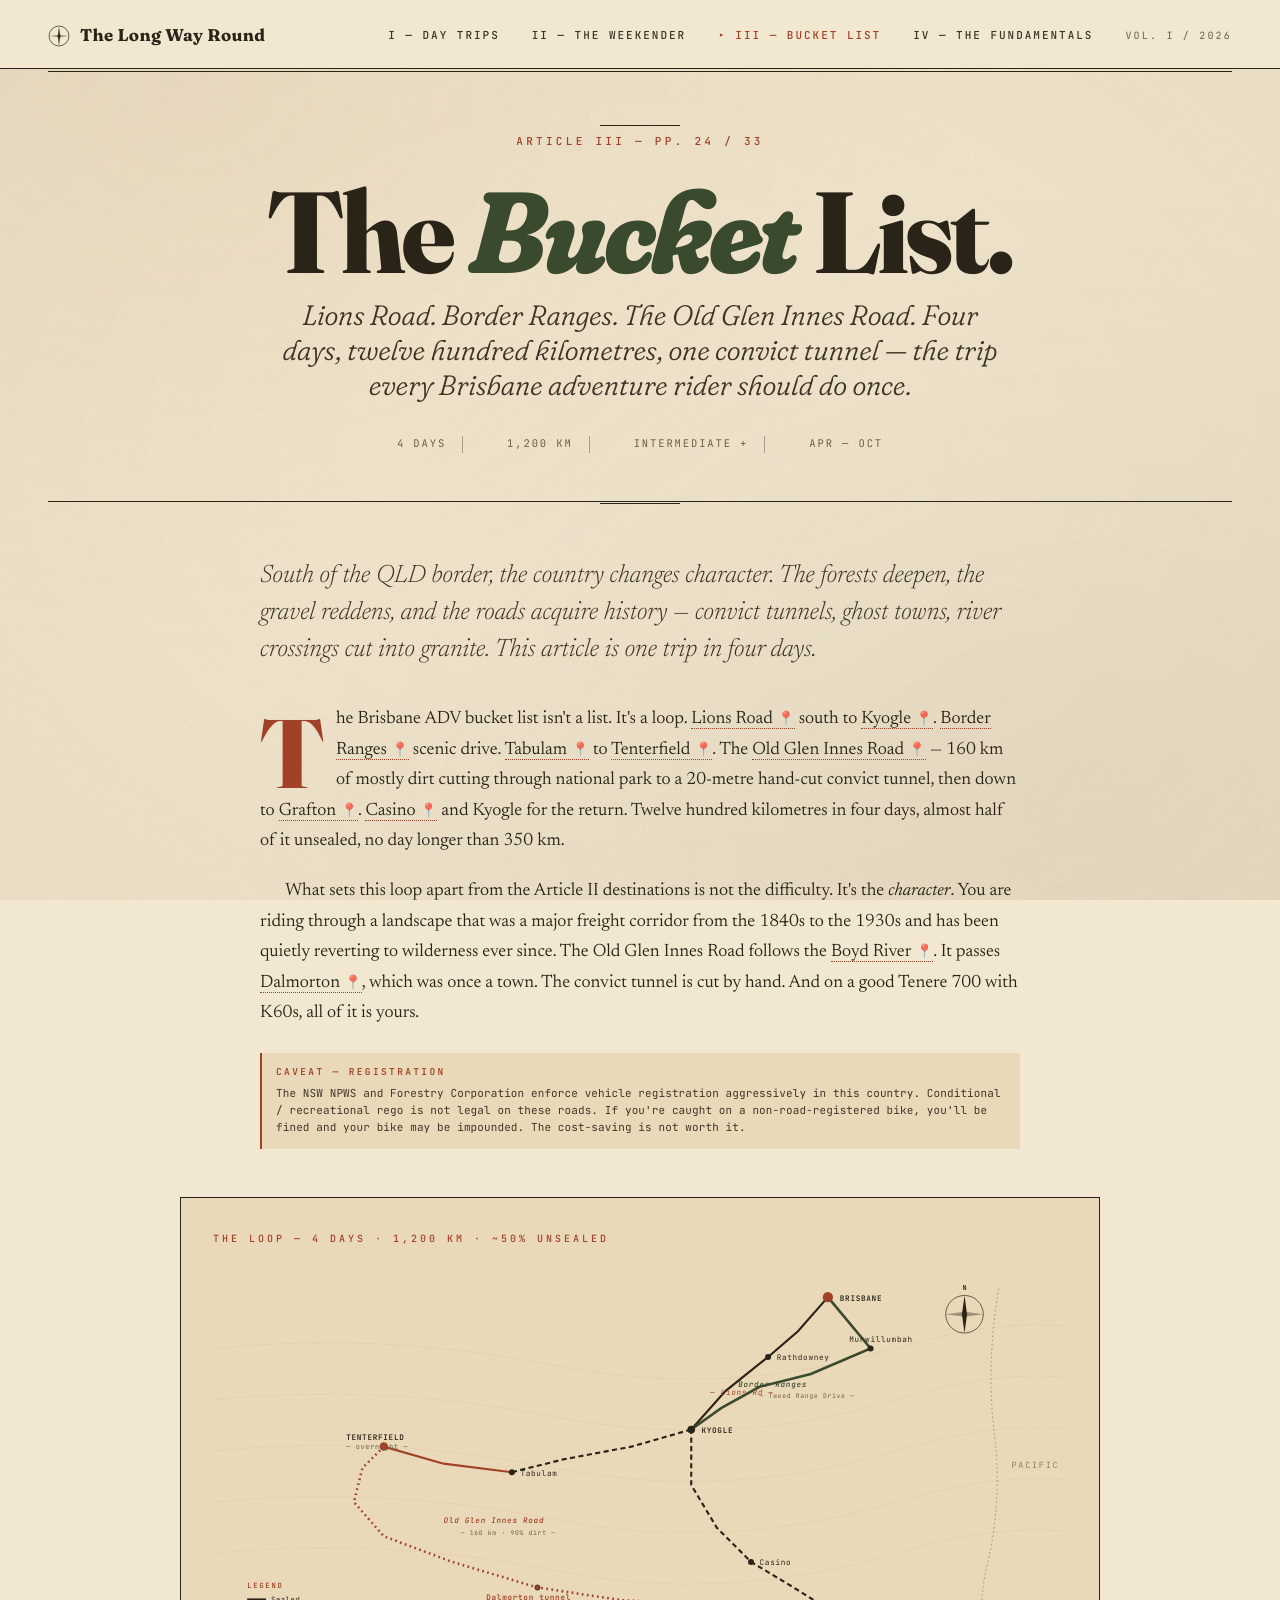
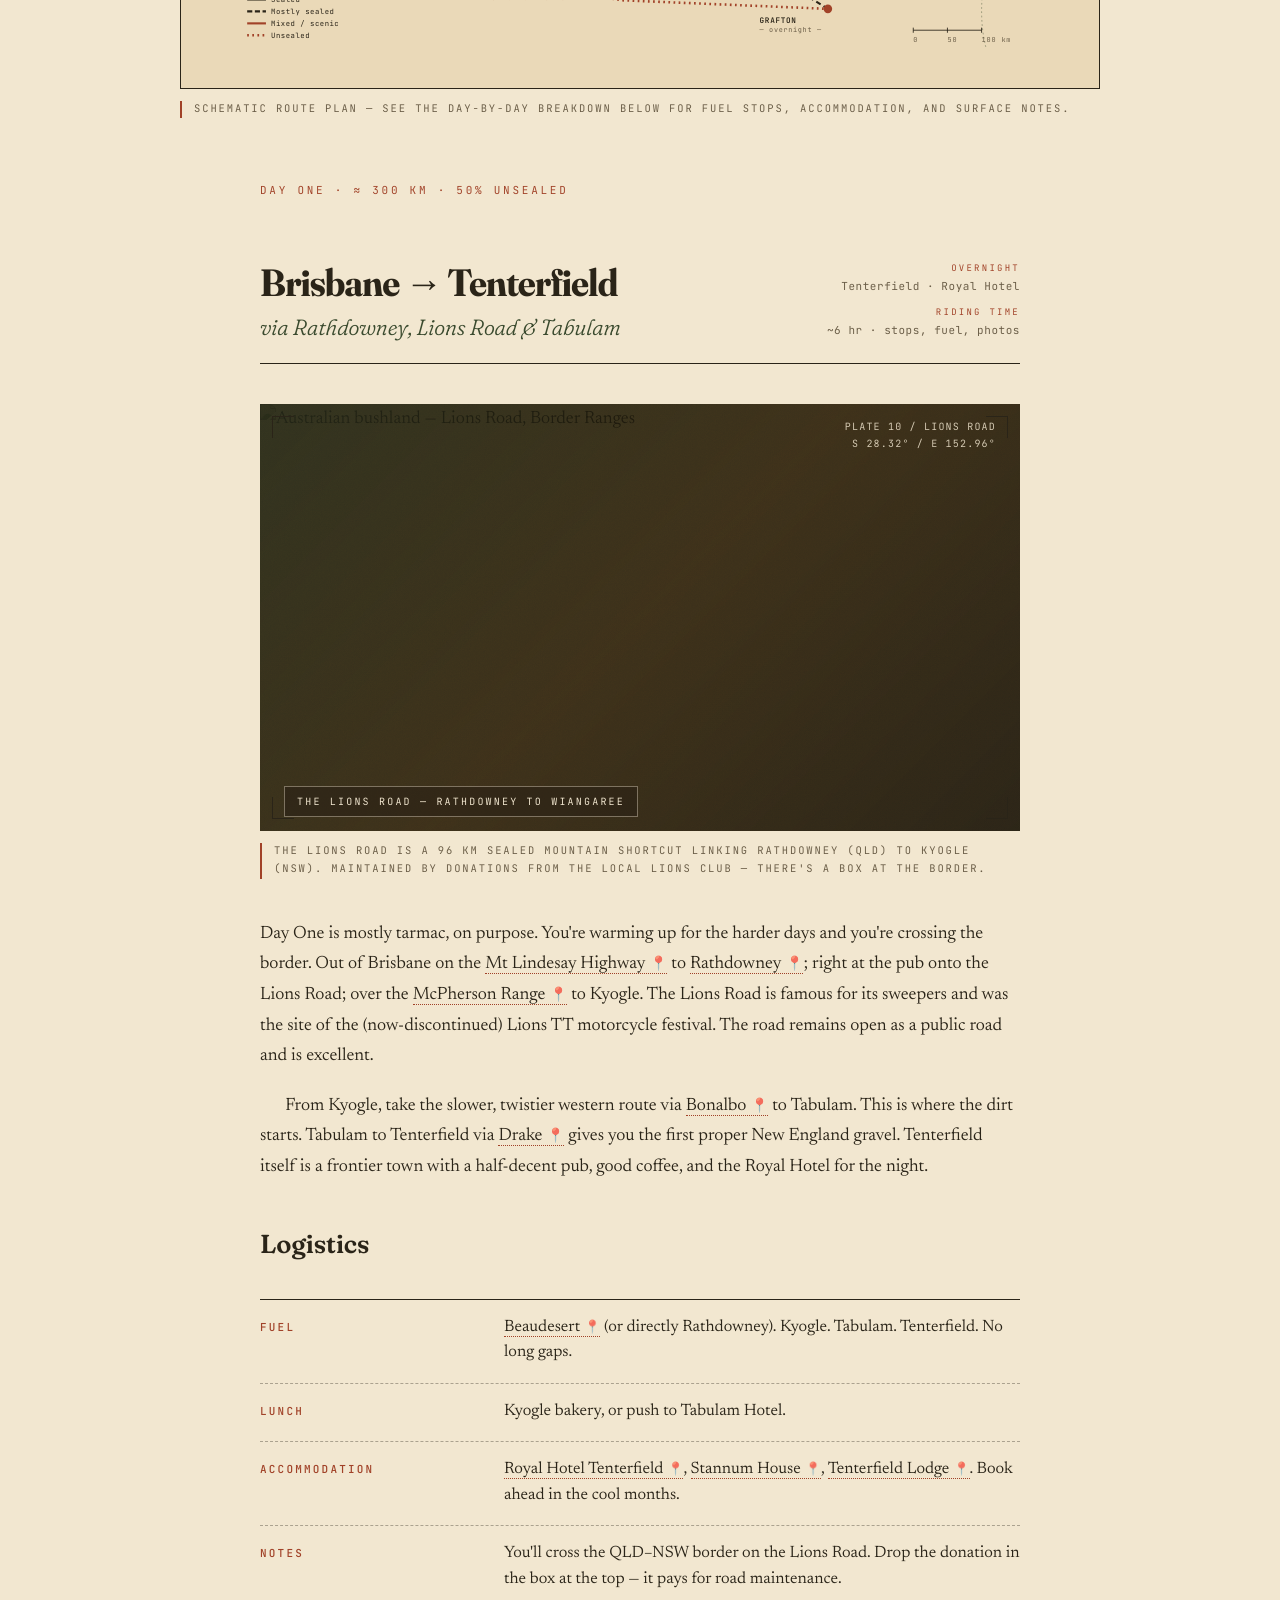
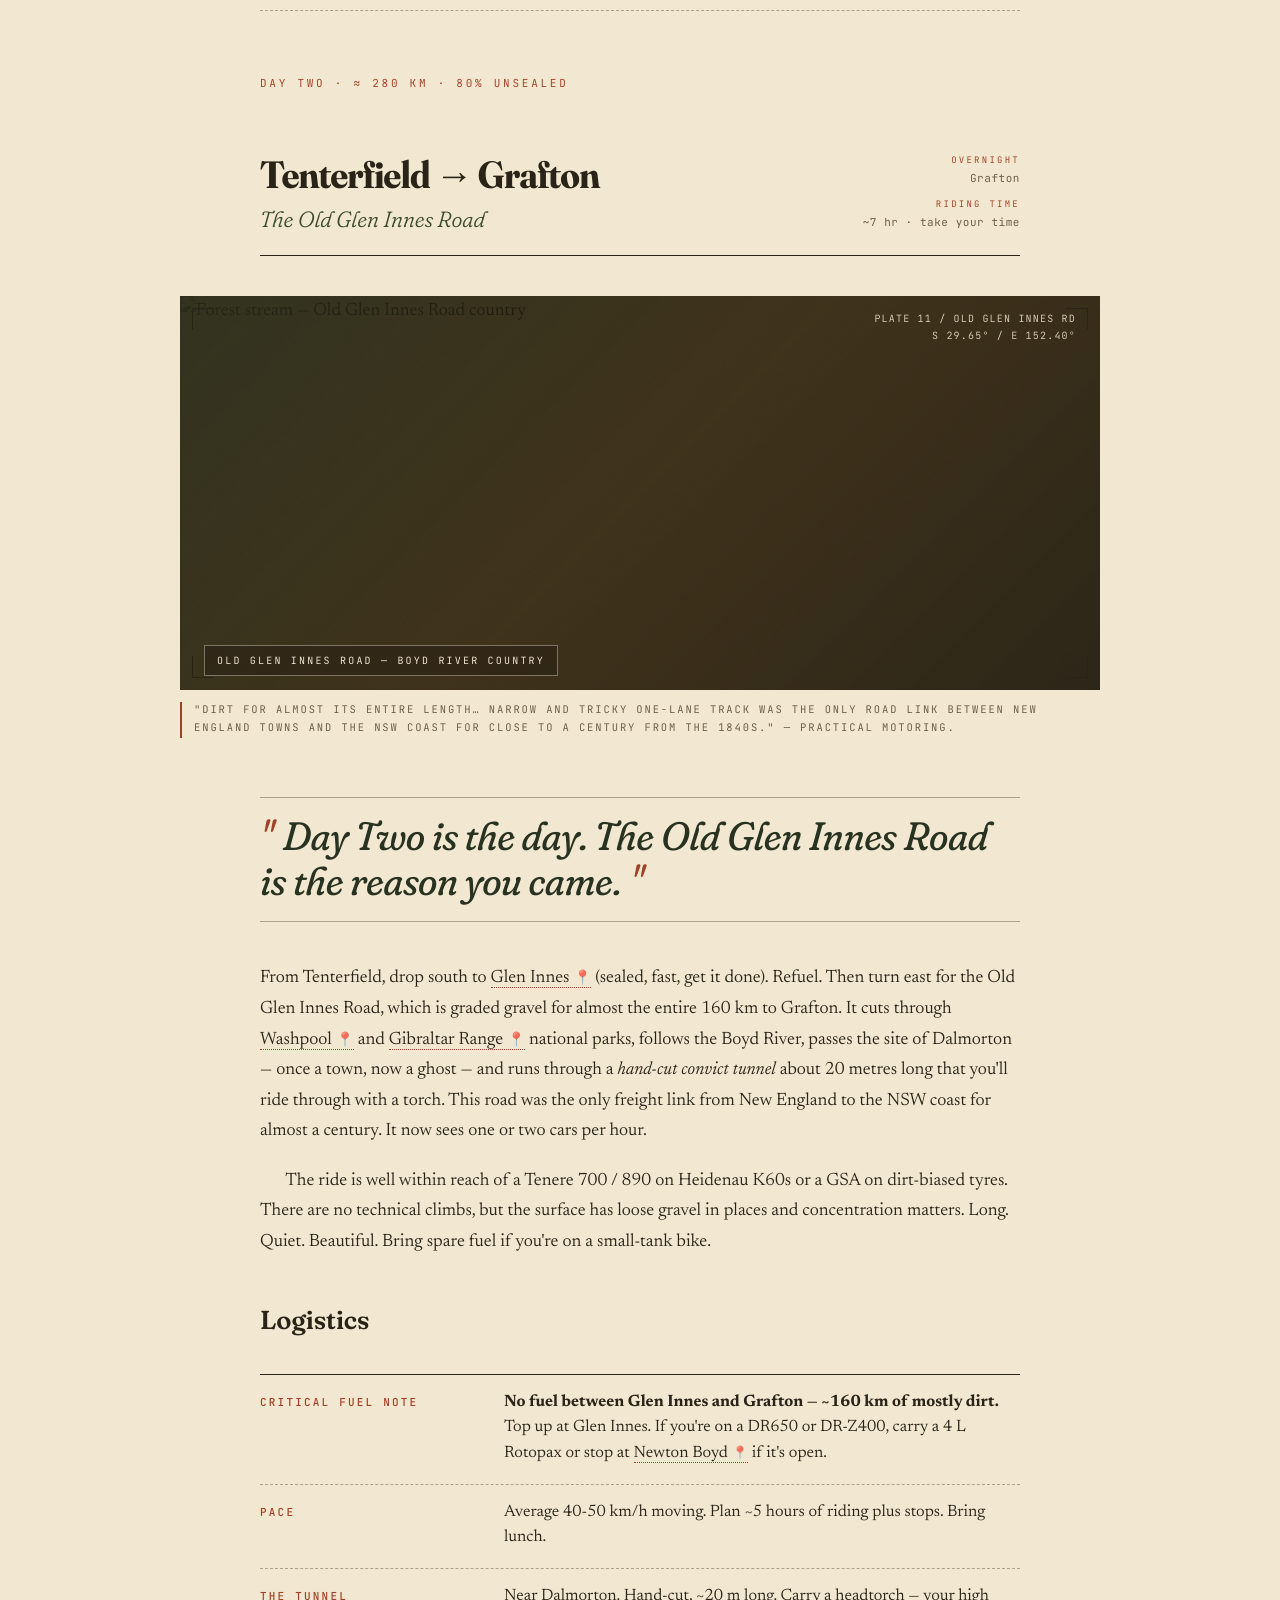
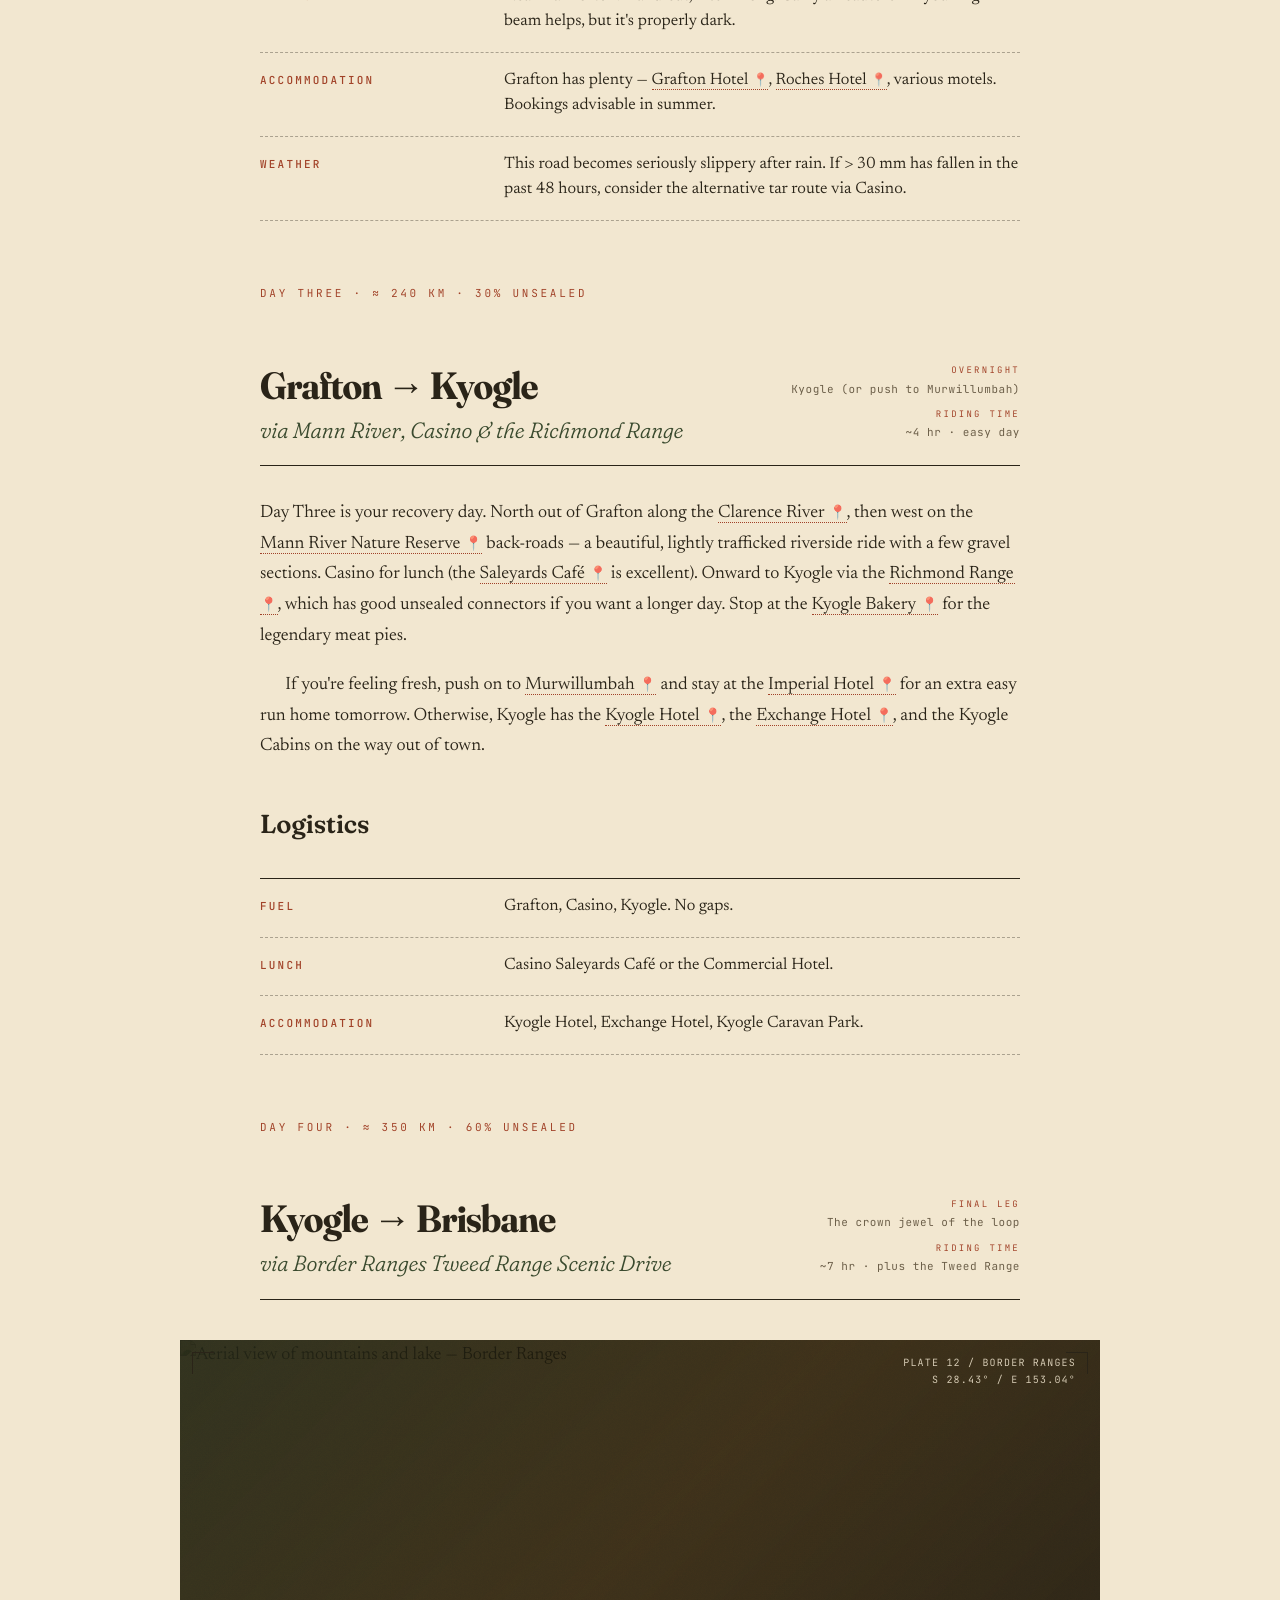
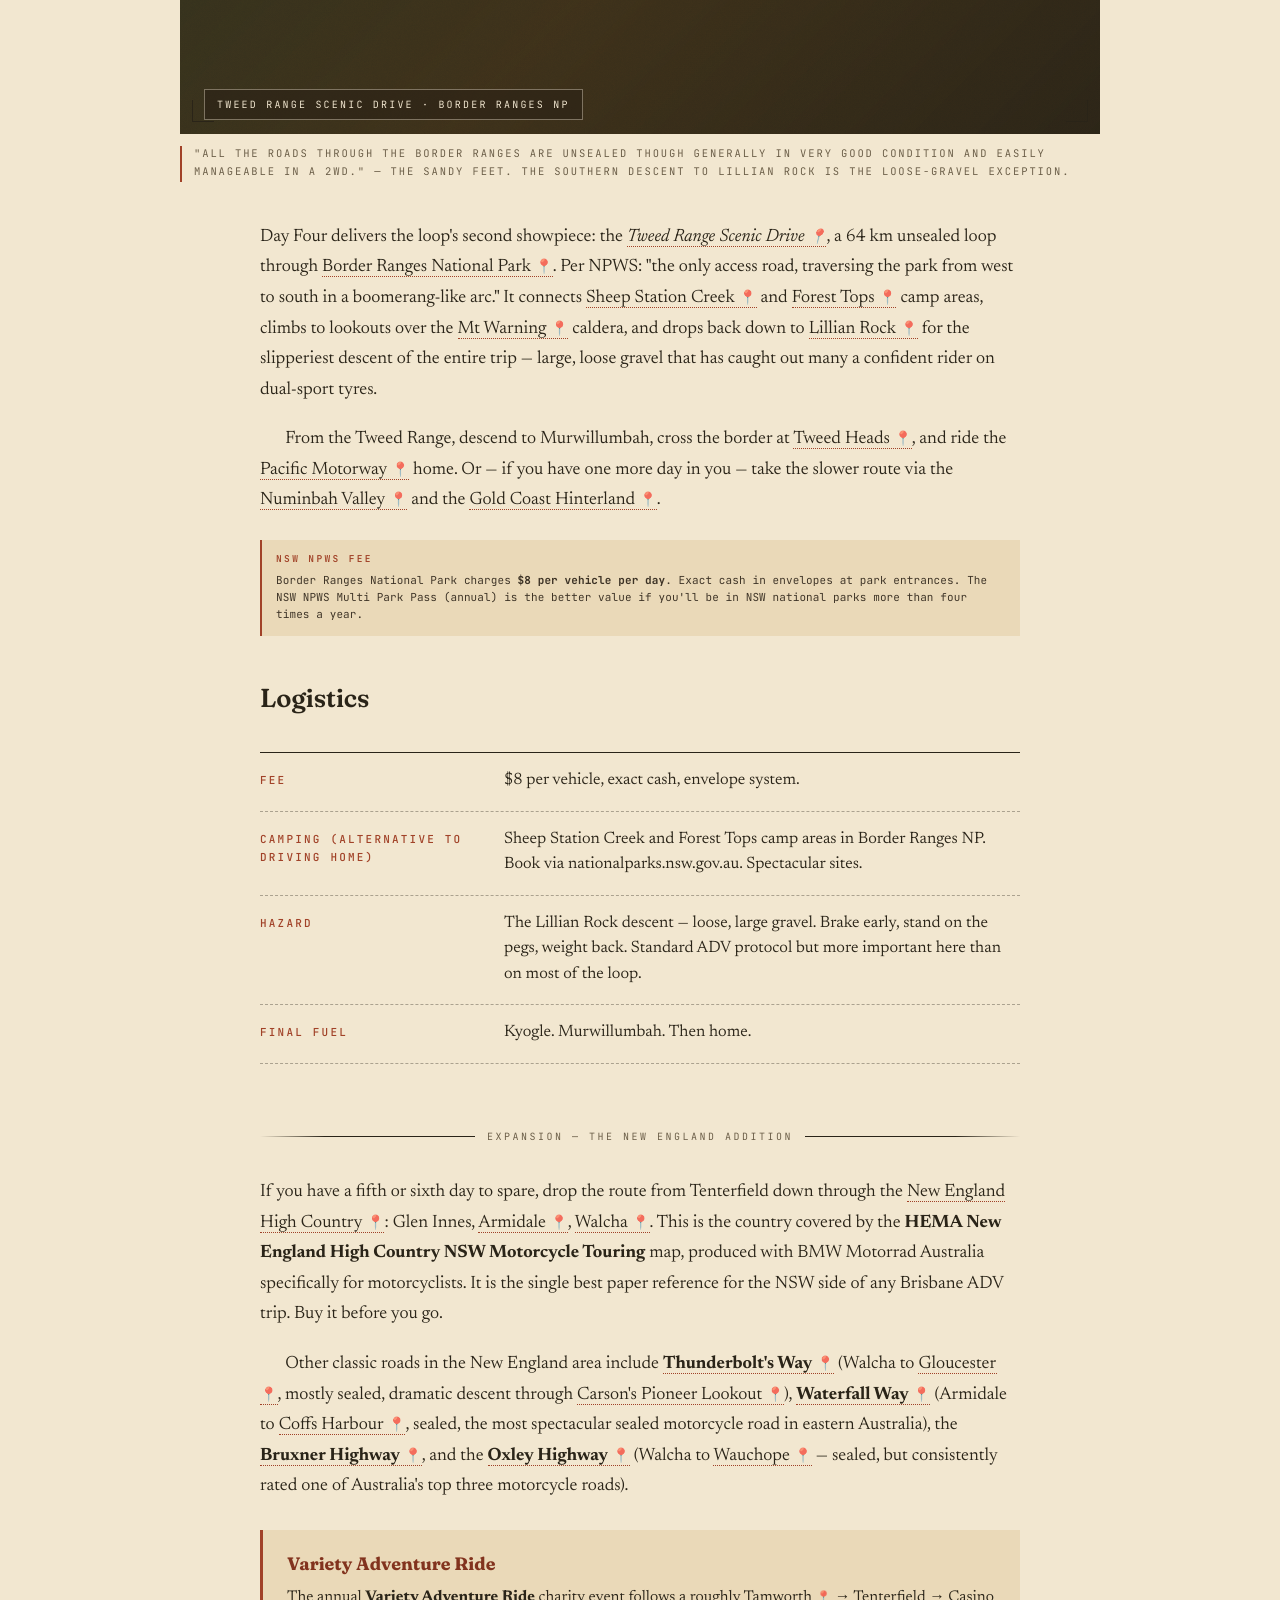
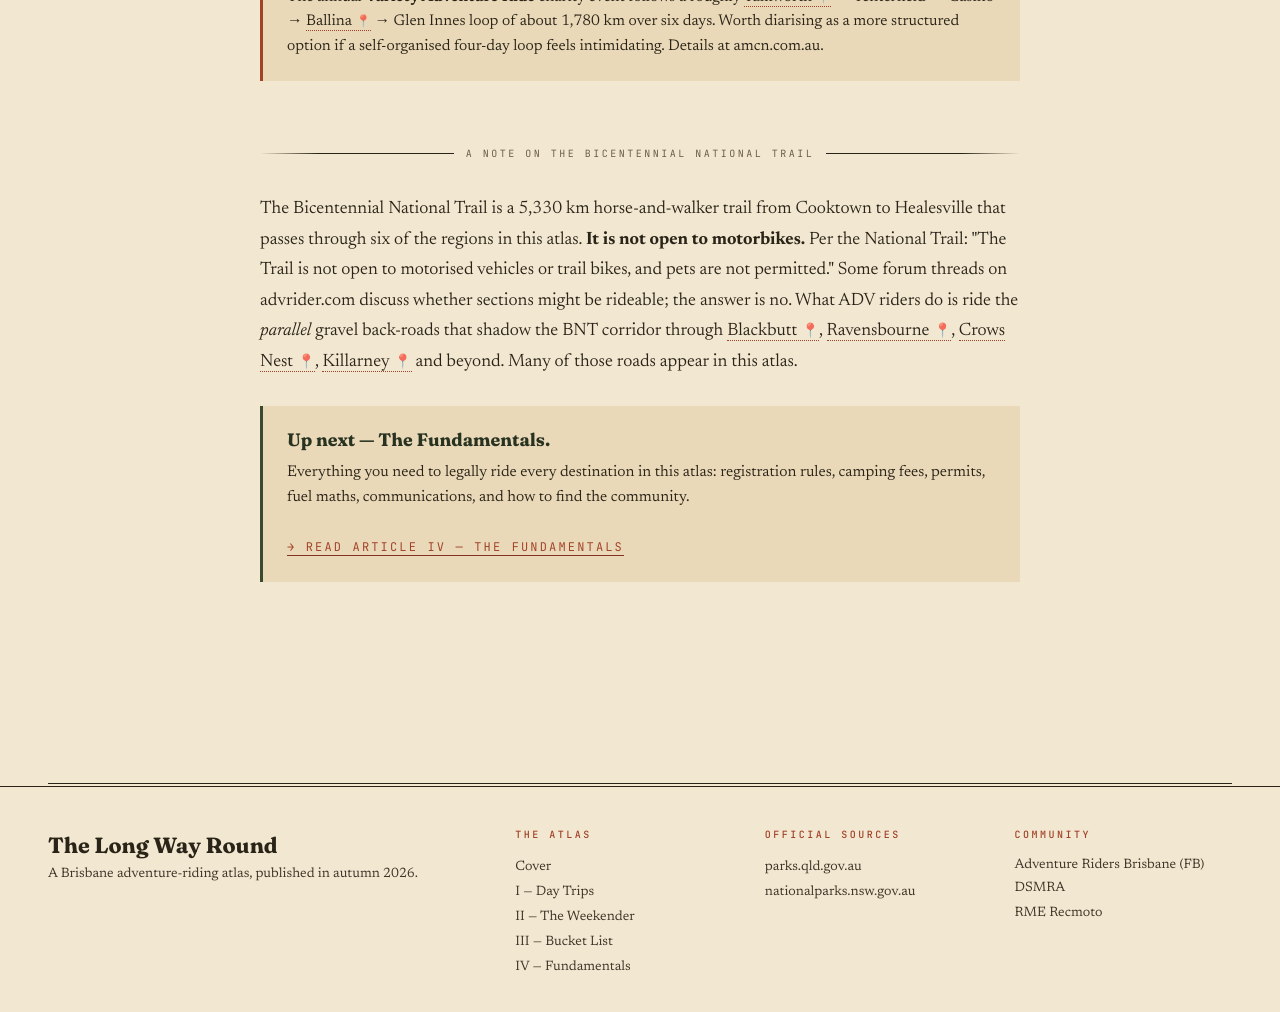
==== commit 6ef504c1: "Merge: Google Maps landmark links across articles" ====
--- a/bucket-list.html
+++ b/bucket-list.html
@@ -50,9 +50,9 @@
     </p>
 
     <p class="dropcap" style="margin-top: 36px;">
-      The Brisbane ADV bucket list isn't a list. It's a loop. Lions Road south to Kyogle. Border Ranges
-      scenic drive. Tabulam to Tenterfield. The Old Glen Innes Road — 160 km of mostly dirt cutting
-      through national park to a 20-metre hand-cut convict tunnel, then down to Grafton. Casino and
+      The Brisbane ADV bucket list isn't a list. It's a loop. <a href="https://www.google.com/maps/search/?api=1&query=Lions%20Road%20NSW%20Australia" target="_blank" rel="noopener noreferrer" class="map-link">Lions Road</a> south to <a href="https://www.google.com/maps/search/?api=1&query=Kyogle%20NSW%20Australia" target="_blank" rel="noopener noreferrer" class="map-link">Kyogle</a>. <a href="https://www.google.com/maps/search/?api=1&query=Border%20Ranges%20National%20Park%20NSW%20Australia" target="_blank" rel="noopener noreferrer" class="map-link">Border Ranges</a>
+      scenic drive. <a href="https://www.google.com/maps/search/?api=1&query=Tabulam%20NSW%20Australia" target="_blank" rel="noopener noreferrer" class="map-link">Tabulam</a> to <a href="https://www.google.com/maps/search/?api=1&query=Tenterfield%20NSW%20Australia" target="_blank" rel="noopener noreferrer" class="map-link">Tenterfield</a>. The <a href="https://www.google.com/maps/search/?api=1&query=Old%20Glen%20Innes%20Road%20NSW%20Australia" target="_blank" rel="noopener noreferrer" class="map-link">Old Glen Innes Road</a> — 160 km of mostly dirt cutting
+      through national park to a 20-metre hand-cut convict tunnel, then down to <a href="https://www.google.com/maps/search/?api=1&query=Grafton%20NSW%20Australia" target="_blank" rel="noopener noreferrer" class="map-link">Grafton</a>. <a href="https://www.google.com/maps/search/?api=1&query=Casino%20NSW%20Australia" target="_blank" rel="noopener noreferrer" class="map-link">Casino</a> and
       Kyogle for the return. Twelve hundred kilometres in four days, almost half of it unsealed, no day
       longer than 350 km.
     </p>
@@ -61,7 +61,7 @@
       What sets this loop apart from the Article II destinations is not the difficulty. It's the
       <em>character</em>. You are riding through a landscape that was a major freight corridor from the
       1840s to the 1930s and has been quietly reverting to wilderness ever since. The Old Glen Innes
-      Road follows the Boyd River. It passes Dalmorton, which was once a town. The convict tunnel is
+      Road follows the <a href="https://www.google.com/maps/search/?api=1&query=Boyd%20River%20NSW%20Australia" target="_blank" rel="noopener noreferrer" class="map-link">Boyd River</a>. It passes <a href="https://www.google.com/maps/search/?api=1&query=Dalmorton%20NSW%20Australia" target="_blank" rel="noopener noreferrer" class="map-link">Dalmorton</a>, which was once a town. The convict tunnel is
       cut by hand. And on a good Tenere 700 with K60s, all of it is yours.
     </p>
 
@@ -71,9 +71,9 @@
     </div>
 
     <!-- ============ HERO: The route map ============ -->
-    <div class="figure wide route-map-figure">
-      <div class="route-map-frame">
-        <span class="kicker route-map-kicker">The Loop — 4 days · 1,200 km · ~50% unsealed</span>
+    <div class="figure wide" style="margin-top: 48px;">
+      <div style="background: var(--paper-deep); border: 1px solid var(--ink); padding: 32px; position: relative;">
+        <span class="kicker" style="color: var(--brick); margin-bottom: 16px; display: block;">The Loop — 4 days · 1,200 km · ~50% unsealed</span>
         <svg viewBox="0 0 1000 460" style="width: 100%; height: auto; display: block;">
           <defs>
             <!-- Topographic contour layer -->
@@ -231,15 +231,15 @@
 
       <p>
         Day One is mostly tarmac, on purpose. You're warming up for the harder days and you're crossing
-        the border. Out of Brisbane on the Mt Lindesay Highway to Rathdowney; right at the pub onto the
-        Lions Road; over the McPherson Range to Kyogle. The Lions Road is famous for its sweepers and
+        the border. Out of Brisbane on the <a href="https://www.google.com/maps/search/?api=1&query=Mt%20Lindesay%20Highway%20Queensland%20Australia" target="_blank" rel="noopener noreferrer" class="map-link">Mt Lindesay Highway</a> to <a href="https://www.google.com/maps/search/?api=1&query=Rathdowney%20Queensland%20Australia" target="_blank" rel="noopener noreferrer" class="map-link">Rathdowney</a>; right at the pub onto the
+        Lions Road; over the <a href="https://www.google.com/maps/search/?api=1&query=McPherson%20Range%20Queensland%20Australia" target="_blank" rel="noopener noreferrer" class="map-link">McPherson Range</a> to Kyogle. The Lions Road is famous for its sweepers and
         was the site of the (now-discontinued) Lions TT motorcycle festival. The road remains open as a
         public road and is excellent.
       </p>
 
       <p>
-        From Kyogle, take the slower, twistier western route via Bonalbo to Tabulam. This is where the
-        dirt starts. Tabulam to Tenterfield via Drake gives you the first proper New England gravel.
+        From Kyogle, take the slower, twistier western route via <a href="https://www.google.com/maps/search/?api=1&query=Bonalbo%20NSW%20Australia" target="_blank" rel="noopener noreferrer" class="map-link">Bonalbo</a> to Tabulam. This is where the
+        dirt starts. Tabulam to Tenterfield via <a href="https://www.google.com/maps/search/?api=1&query=Drake%20NSW%20Australia" target="_blank" rel="noopener noreferrer" class="map-link">Drake</a> gives you the first proper New England gravel.
         Tenterfield itself is a frontier town with a half-decent pub, good coffee, and the Royal Hotel
         for the night.
       </p>
@@ -249,7 +249,7 @@
       <dl class="data-list">
         <div>
           <dt>Fuel</dt>
-          <dd>Beaudesert (or directly Rathdowney). Kyogle. Tabulam. Tenterfield. No long gaps.</dd>
+          <dd><a href="https://www.google.com/maps/search/?api=1&query=Beaudesert%20Queensland%20Australia" target="_blank" rel="noopener noreferrer" class="map-link">Beaudesert</a> (or directly Rathdowney). Kyogle. Tabulam. Tenterfield. No long gaps.</dd>
         </div>
         <div>
           <dt>Lunch</dt>
@@ -257,7 +257,7 @@
         </div>
         <div>
           <dt>Accommodation</dt>
-          <dd>Royal Hotel Tenterfield, Stannum House, Tenterfield Lodge. Book ahead in the cool months.</dd>
+          <dd><a href="https://www.google.com/maps/search/?api=1&query=Royal%20Hotel%20Tenterfield%20NSW%20Australia" target="_blank" rel="noopener noreferrer" class="map-link">Royal Hotel Tenterfield</a>, <a href="https://www.google.com/maps/search/?api=1&query=Stannum%20House%20Tenterfield%20NSW%20Australia" target="_blank" rel="noopener noreferrer" class="map-link">Stannum House</a>, <a href="https://www.google.com/maps/search/?api=1&query=Tenterfield%20Lodge%20NSW%20Australia" target="_blank" rel="noopener noreferrer" class="map-link">Tenterfield Lodge</a>. Book ahead in the cool months.</dd>
         </div>
         <div>
           <dt>Notes</dt>
@@ -298,9 +298,9 @@
       </p>
 
       <p>
-        From Tenterfield, drop south to Glen Innes (sealed, fast, get it done). Refuel. Then turn east
+        From Tenterfield, drop south to <a href="https://www.google.com/maps/search/?api=1&query=Glen%20Innes%20NSW%20Australia" target="_blank" rel="noopener noreferrer" class="map-link">Glen Innes</a> (sealed, fast, get it done). Refuel. Then turn east
         for the Old Glen Innes Road, which is graded gravel for almost the entire 160 km to Grafton.
-        It cuts through Washpool and Gibraltar Range national parks, follows the Boyd River, passes the
+        It cuts through <a href="https://www.google.com/maps/search/?api=1&query=Washpool%20National%20Park%20NSW%20Australia" target="_blank" rel="noopener noreferrer" class="map-link">Washpool</a> and <a href="https://www.google.com/maps/search/?api=1&query=Gibraltar%20Range%20National%20Park%20NSW%20Australia" target="_blank" rel="noopener noreferrer" class="map-link">Gibraltar Range</a> national parks, follows the Boyd River, passes the
         site of Dalmorton — once a town, now a ghost — and runs through a <em>hand-cut convict tunnel</em>
         about 20 metres long that you'll ride through with a torch. This road was the only freight link
         from New England to the NSW coast for almost a century. It now sees one or two cars per hour.
@@ -317,7 +317,7 @@
       <dl class="data-list">
         <div>
           <dt>Critical fuel note</dt>
-          <dd><strong>No fuel between Glen Innes and Grafton — ~160 km of mostly dirt.</strong> Top up at Glen Innes. If you're on a DR650 or DR-Z400, carry a 4 L Rotopax or stop at Newton Boyd if it's open.</dd>
+          <dd><strong>No fuel between Glen Innes and Grafton — ~160 km of mostly dirt.</strong> Top up at Glen Innes. If you're on a DR650 or DR-Z400, carry a 4 L Rotopax or stop at <a href="https://www.google.com/maps/search/?api=1&query=Newton%20Boyd%20NSW%20Australia" target="_blank" rel="noopener noreferrer" class="map-link">Newton Boyd</a> if it's open.</dd>
         </div>
         <div>
           <dt>Pace</dt>
@@ -329,7 +329,7 @@
         </div>
         <div>
           <dt>Accommodation</dt>
-          <dd>Grafton has plenty — Grafton Hotel, Roches Hotel, various motels. Bookings advisable in summer.</dd>
+          <dd>Grafton has plenty — <a href="https://www.google.com/maps/search/?api=1&query=Grafton%20Hotel%20NSW%20Australia" target="_blank" rel="noopener noreferrer" class="map-link">Grafton Hotel</a>, <a href="https://www.google.com/maps/search/?api=1&query=Roches%20Family%20Hotel%20Grafton%20NSW%20Australia" target="_blank" rel="noopener noreferrer" class="map-link">Roches Hotel</a>, various motels. Bookings advisable in summer.</dd>
         </div>
         <div>
           <dt>Weather</dt>
@@ -356,16 +356,16 @@
       </div>
 
       <p>
-        Day Three is your recovery day. North out of Grafton along the Clarence River, then west on the
-        Mann River Nature Reserve back-roads — a beautiful, lightly trafficked riverside ride with a
-        few gravel sections. Casino for lunch (the Saleyards Café is excellent). Onward to Kyogle via
-        the Richmond Range, which has good unsealed connectors if you want a longer day. Stop at the
-        Kyogle Bakery for the legendary meat pies.
-      </p>
-
-      <p>
-        If you're feeling fresh, push on to Murwillumbah and stay at the Imperial Hotel for an extra
-        easy run home tomorrow. Otherwise, Kyogle has the Kyogle Hotel, the Exchange Hotel, and the
+        Day Three is your recovery day. North out of Grafton along the <a href="https://www.google.com/maps/search/?api=1&query=Clarence%20River%20NSW%20Australia" target="_blank" rel="noopener noreferrer" class="map-link">Clarence River</a>, then west on the
+        <a href="https://www.google.com/maps/search/?api=1&query=Mann%20River%20Nature%20Reserve%20NSW%20Australia" target="_blank" rel="noopener noreferrer" class="map-link">Mann River Nature Reserve</a> back-roads — a beautiful, lightly trafficked riverside ride with a
+        few gravel sections. Casino for lunch (the <a href="https://www.google.com/maps/search/?api=1&query=Saleyards%20Cafe%20Casino%20NSW%20Australia" target="_blank" rel="noopener noreferrer" class="map-link">Saleyards Café</a> is excellent). Onward to Kyogle via
+        the <a href="https://www.google.com/maps/search/?api=1&query=Richmond%20Range%20National%20Park%20NSW%20Australia" target="_blank" rel="noopener noreferrer" class="map-link">Richmond Range</a>, which has good unsealed connectors if you want a longer day. Stop at the
+        <a href="https://www.google.com/maps/search/?api=1&query=Kyogle%20Bakery%20NSW%20Australia" target="_blank" rel="noopener noreferrer" class="map-link">Kyogle Bakery</a> for the legendary meat pies.
+      </p>
+
+      <p>
+        If you're feeling fresh, push on to <a href="https://www.google.com/maps/search/?api=1&query=Murwillumbah%20NSW%20Australia" target="_blank" rel="noopener noreferrer" class="map-link">Murwillumbah</a> and stay at the <a href="https://www.google.com/maps/search/?api=1&query=Imperial%20Hotel%20Murwillumbah%20NSW%20Australia" target="_blank" rel="noopener noreferrer" class="map-link">Imperial Hotel</a> for an extra
+        easy run home tomorrow. Otherwise, Kyogle has the <a href="https://www.google.com/maps/search/?api=1&query=Kyogle%20Hotel%20NSW%20Australia" target="_blank" rel="noopener noreferrer" class="map-link">Kyogle Hotel</a>, the <a href="https://www.google.com/maps/search/?api=1&query=Exchange%20Hotel%20Kyogle%20NSW%20Australia" target="_blank" rel="noopener noreferrer" class="map-link">Exchange Hotel</a>, and the
         Kyogle Cabins on the way out of town.
       </p>
 
@@ -415,18 +415,18 @@
       </div>
 
       <p>
-        Day Four delivers the loop's second showpiece: the <em>Tweed Range Scenic Drive</em>, a 64 km
-        unsealed loop through Border Ranges National Park. Per NPWS: "the only access road, traversing
-        the park from west to south in a boomerang-like arc." It connects Sheep Station Creek and Forest
-        Tops camp areas, climbs to lookouts over the Mt Warning caldera, and drops back down to Lillian
-        Rock for the slipperiest descent of the entire trip — large, loose gravel that has caught out
+        Day Four delivers the loop's second showpiece: the <em><a href="https://www.google.com/maps/search/?api=1&query=Tweed%20Range%20Scenic%20Drive%20Border%20Ranges%20NSW%20Australia" target="_blank" rel="noopener noreferrer" class="map-link">Tweed Range Scenic Drive</a></em>, a 64 km
+        unsealed loop through <a href="https://www.google.com/maps/search/?api=1&query=Border%20Ranges%20National%20Park%20NSW%20Australia" target="_blank" rel="noopener noreferrer" class="map-link">Border Ranges National Park</a>. Per NPWS: "the only access road, traversing
+        the park from west to south in a boomerang-like arc." It connects <a href="https://www.google.com/maps/search/?api=1&query=Sheep%20Station%20Creek%20camping%20Border%20Ranges%20NSW%20Australia" target="_blank" rel="noopener noreferrer" class="map-link">Sheep Station Creek</a> and <a href="https://www.google.com/maps/search/?api=1&query=Forest%20Tops%20camping%20Border%20Ranges%20NSW%20Australia" target="_blank" rel="noopener noreferrer" class="map-link">Forest
+        Tops</a> camp areas, climbs to lookouts over the <a href="https://www.google.com/maps/search/?api=1&query=Mt%20Warning%20NSW%20Australia" target="_blank" rel="noopener noreferrer" class="map-link">Mt Warning</a> caldera, and drops back down to <a href="https://www.google.com/maps/search/?api=1&query=Lillian%20Rock%20NSW%20Australia" target="_blank" rel="noopener noreferrer" class="map-link">Lillian
+        Rock</a> for the slipperiest descent of the entire trip — large, loose gravel that has caught out
         many a confident rider on dual-sport tyres.
       </p>
 
       <p>
-        From the Tweed Range, descend to Murwillumbah, cross the border at Tweed Heads, and ride the
-        Pacific Motorway home. Or — if you have one more day in you — take the slower route via the
-        Numinbah Valley and the Gold Coast Hinterland.
+        From the Tweed Range, descend to Murwillumbah, cross the border at <a href="https://www.google.com/maps/search/?api=1&query=Tweed%20Heads%20NSW%20Australia" target="_blank" rel="noopener noreferrer" class="map-link">Tweed Heads</a>, and ride the
+        <a href="https://www.google.com/maps/search/?api=1&query=Pacific%20Motorway%20Queensland%20Australia" target="_blank" rel="noopener noreferrer" class="map-link">Pacific Motorway</a> home. Or — if you have one more day in you — take the slower route via the
+        <a href="https://www.google.com/maps/search/?api=1&query=Numinbah%20Valley%20Queensland%20Australia" target="_blank" rel="noopener noreferrer" class="map-link">Numinbah Valley</a> and the <a href="https://www.google.com/maps/search/?api=1&query=Gold%20Coast%20Hinterland%20Queensland%20Australia" target="_blank" rel="noopener noreferrer" class="map-link">Gold Coast Hinterland</a>.
       </p>
 
       <div class="margin-note">
@@ -461,24 +461,24 @@
     <div class="section-rule">EXPANSION — THE NEW ENGLAND ADDITION</div>
 
     <p>
-      If you have a fifth or sixth day to spare, drop the route from Tenterfield down through the New
-      England High Country: Glen Innes, Armidale, Walcha. This is the country covered by the <strong>HEMA New England High Country NSW Motorcycle Touring</strong> map, produced with BMW Motorrad Australia
+      If you have a fifth or sixth day to spare, drop the route from Tenterfield down through the <a href="https://www.google.com/maps/search/?api=1&query=New%20England%20High%20Country%20NSW%20Australia" target="_blank" rel="noopener noreferrer" class="map-link">New
+      England High Country</a>: Glen Innes, <a href="https://www.google.com/maps/search/?api=1&query=Armidale%20NSW%20Australia" target="_blank" rel="noopener noreferrer" class="map-link">Armidale</a>, <a href="https://www.google.com/maps/search/?api=1&query=Walcha%20NSW%20Australia" target="_blank" rel="noopener noreferrer" class="map-link">Walcha</a>. This is the country covered by the <strong>HEMA New England High Country NSW Motorcycle Touring</strong> map, produced with BMW Motorrad Australia
       specifically for motorcyclists. It is the single best paper reference for the NSW side of any
       Brisbane ADV trip. Buy it before you go.
     </p>
 
     <p>
-      Other classic roads in the New England area include <strong>Thunderbolt's Way</strong> (Walcha to
-      Gloucester, mostly sealed, dramatic descent through Carson's Pioneer Lookout), <strong>Waterfall
-      Way</strong> (Armidale to Coffs Harbour, sealed, the most spectacular sealed motorcycle road in
-      eastern Australia), the <strong>Bruxner Highway</strong>, and the <strong>Oxley Highway</strong>
-      (Walcha to Wauchope — sealed, but consistently rated one of Australia's top three motorcycle
+      Other classic roads in the New England area include <strong><a href="https://www.google.com/maps/search/?api=1&query=Thunderbolts%20Way%20NSW%20Australia" target="_blank" rel="noopener noreferrer" class="map-link">Thunderbolt's Way</a></strong> (Walcha to
+      <a href="https://www.google.com/maps/search/?api=1&query=Gloucester%20NSW%20Australia" target="_blank" rel="noopener noreferrer" class="map-link">Gloucester</a>, mostly sealed, dramatic descent through <a href="https://www.google.com/maps/search/?api=1&query=Carsons%20Pioneer%20Lookout%20NSW%20Australia" target="_blank" rel="noopener noreferrer" class="map-link">Carson's Pioneer Lookout</a>), <strong><a href="https://www.google.com/maps/search/?api=1&query=Waterfall%20Way%20NSW%20Australia" target="_blank" rel="noopener noreferrer" class="map-link">Waterfall
+      Way</a></strong> (Armidale to <a href="https://www.google.com/maps/search/?api=1&query=Coffs%20Harbour%20NSW%20Australia" target="_blank" rel="noopener noreferrer" class="map-link">Coffs Harbour</a>, sealed, the most spectacular sealed motorcycle road in
+      eastern Australia), the <strong><a href="https://www.google.com/maps/search/?api=1&query=Bruxner%20Highway%20NSW%20Australia" target="_blank" rel="noopener noreferrer" class="map-link">Bruxner Highway</a></strong>, and the <strong><a href="https://www.google.com/maps/search/?api=1&query=Oxley%20Highway%20NSW%20Australia" target="_blank" rel="noopener noreferrer" class="map-link">Oxley Highway</a></strong>
+      (Walcha to <a href="https://www.google.com/maps/search/?api=1&query=Wauchope%20NSW%20Australia" target="_blank" rel="noopener noreferrer" class="map-link">Wauchope</a> — sealed, but consistently rated one of Australia's top three motorcycle
       roads).
     </p>
 
     <div class="callout brick">
       <span class="callout-title">Variety Adventure Ride</span>
-      The annual <strong>Variety Adventure Ride</strong> charity event follows a roughly Tamworth → Tenterfield → Casino → Ballina → Glen Innes loop of about 1,780 km over six days. Worth diarising as a more structured option if a self-organised four-day loop feels intimidating. Details at amcn.com.au.
+      The annual <strong>Variety Adventure Ride</strong> charity event follows a roughly <a href="https://www.google.com/maps/search/?api=1&query=Tamworth%20NSW%20Australia" target="_blank" rel="noopener noreferrer" class="map-link">Tamworth</a> → Tenterfield → Casino → <a href="https://www.google.com/maps/search/?api=1&query=Ballina%20NSW%20Australia" target="_blank" rel="noopener noreferrer" class="map-link">Ballina</a> → Glen Innes loop of about 1,780 km over six days. Worth diarising as a more structured option if a self-organised four-day loop feels intimidating. Details at amcn.com.au.
     </div>
 
     <!-- ============ Bicentennial National Trail (note) ============ -->
@@ -490,7 +490,7 @@
       Per the National Trail: "The Trail is not open to motorised vehicles or trail bikes, and pets are
       not permitted." Some forum threads on advrider.com discuss whether sections might be rideable;
       the answer is no. What ADV riders do is ride the <em>parallel</em> gravel back-roads that shadow
-      the BNT corridor through Blackbutt, Ravensbourne, Crows Nest, Killarney and beyond. Many of those
+      the BNT corridor through <a href="https://www.google.com/maps/search/?api=1&query=Blackbutt%20Queensland%20Australia" target="_blank" rel="noopener noreferrer" class="map-link">Blackbutt</a>, <a href="https://www.google.com/maps/search/?api=1&query=Ravensbourne%20National%20Park%20Queensland%20Australia" target="_blank" rel="noopener noreferrer" class="map-link">Ravensbourne</a>, <a href="https://www.google.com/maps/search/?api=1&query=Crows%20Nest%20Queensland%20Australia" target="_blank" rel="noopener noreferrer" class="map-link">Crows Nest</a>, <a href="https://www.google.com/maps/search/?api=1&query=Killarney%20Queensland%20Australia" target="_blank" rel="noopener noreferrer" class="map-link">Killarney</a> and beyond. Many of those
       roads appear in this atlas.
     </p>
 
--- a/style.css
+++ b/style.css
@@ -34,12 +34,7 @@
 }
 
 * { box-sizing: border-box; margin: 0; padding: 0; }
-html {
-  scroll-behavior: smooth;
-  /* Prevent iOS Safari from auto-inflating text on rotation */
-  -webkit-text-size-adjust: 100%;
-  text-size-adjust: 100%;
-}
+html { scroll-behavior: smooth; }
 
 body {
   background: var(--paper);
@@ -52,13 +47,7 @@
   text-rendering: geometricPrecision;
   position: relative;
   min-height: 100vh;
-  /* Hard guard against accidental horizontal scroll on small screens */
-  overflow-x: hidden;
-}
-
-/* Responsive media — every image scales with its container by default. */
-img, svg { max-width: 100%; height: auto; }
-.plate img { height: 100%; } /* plates rely on cover-fill */
+}
 
 /* Paper grain — applied to body via pseudo-element */
 body::before {
@@ -154,10 +143,6 @@
   margin-top: 4px;
 }
 
-@media (max-width: 540px) {
-  .dropcap::first-letter { font-size: 4.2em; padding-right: 0.08em; }
-}
-
 .pull-quote {
   font-family: var(--display);
   font-variation-settings: 'opsz' 72, 'SOFT' 100;
@@ -202,13 +187,33 @@
   border-bottom-color: var(--ochre);
 }
 
-/* Visible focus for keyboard users — does not affect mouse clicks. */
-a:focus-visible,
-button:focus-visible,
-[tabindex]:focus-visible {
-  outline: 2px solid var(--brick);
-  outline-offset: 3px;
-  border-radius: 1px;
+/* Map links — landmarks linked to Google Maps */
+.map-link {
+  color: inherit;
+  border-bottom: 1px dotted var(--brick);
+  text-decoration: none;
+  transition: color 0.2s, border-bottom-color 0.2s, background-color 0.2s;
+}
+
+.map-link::after {
+  content: ' \01F4CD';
+  font-size: 0.78em;
+  color: var(--brick);
+  opacity: 0.75;
+  margin-left: 1px;
+  vertical-align: baseline;
+}
+
+.map-link:hover {
+  color: var(--brick);
+  border-bottom-color: var(--ochre);
+  background-color: rgba(184, 134, 46, 0.12);
+}
+
+.map-link:focus-visible {
+  outline: 2px solid var(--ochre);
+  outline-offset: 2px;
+  color: var(--brick);
 }
 
 /* Mono labels and data */
@@ -230,8 +235,6 @@
   display: flex;
   justify-content: space-between;
   align-items: center;
-  gap: 16px;
-  flex-wrap: wrap;
   padding: 22px 48px 18px;
   border-bottom: 1px solid var(--ink);
   background: var(--paper);
@@ -267,7 +270,6 @@
   display: flex;
   gap: 32px;
   align-items: center;
-  flex-wrap: wrap;
 }
 
 .atlas-nav-meta a {
@@ -278,9 +280,6 @@
   color: var(--ink-soft);
   border-bottom: none;
   font-weight: 500;
-  /* Pad so each link is a comfortable tap target (≥ 44px height incl. padding) */
-  padding: 8px 0;
-  display: inline-block;
 }
 
 .atlas-nav-meta a:hover { color: var(--brick); }
@@ -721,8 +720,6 @@
   display: flex;
   justify-content: space-between;
   align-items: baseline;
-  flex-wrap: wrap;
-  gap: 8px 24px;
   font-family: var(--mono);
   font-size: 11px;
   letter-spacing: 0.22em;
@@ -842,70 +839,6 @@
   display: inline-block;
 }
 
-/* "Note from the editors" section on the homepage */
-.editors-note {
-  max-width: 1280px;
-  margin: 0 auto;
-  padding: 80px 60px;
-}
-
-.editors-headline {
-  font-size: clamp(34px, 5.4vw, 56px);
-  margin-top: 16px;
-  margin-bottom: 24px;
-  line-height: 1.02;
-}
-
-.editors-headline-em {
-  font-style: italic;
-  color: var(--brick);
-  font-variation-settings: 'opsz' 96, 'SOFT' 100;
-}
-
-/* "Contents at a glance" 4-up cards on the homepage */
-.contents-grid {
-  display: grid;
-  grid-template-columns: repeat(4, 1fr);
-  gap: 28px;
-  margin-top: 16px;
-}
-
-.contents-card {
-  border-bottom: none;
-  color: var(--ink);
-  display: block;
-}
-
-.contents-card-meta {
-  padding: 16px 4px;
-}
-
-.contents-card-meta .kicker { margin-bottom: 6px; }
-
-.contents-card-meta h3 {
-  font-size: clamp(20px, 2vw, 26px);
-  line-height: 1.05;
-}
-
-.contents-card:hover h3 { color: var(--brick); }
-
-.spec-grid-5 {
-  grid-template-columns: repeat(5, 1fr);
-  margin-bottom: 0;
-}
-
-@media (max-width: 1024px) {
-  .editors-note { padding: 64px 32px; }
-  .contents-grid { grid-template-columns: repeat(2, 1fr); gap: 22px; }
-  .spec-grid-5 { grid-template-columns: repeat(3, 1fr); }
-}
-
-@media (max-width: 540px) {
-  .editors-note { padding: 48px 18px; }
-  .contents-grid { grid-template-columns: 1fr; gap: 20px; }
-  .spec-grid-5 { grid-template-columns: repeat(2, 1fr); }
-}
-
 /* Cover central illustration / contour map */
 .cover-map {
   position: absolute;
@@ -1069,6 +1002,44 @@
 }
 
 /* =========================================================
+   RESPONSIVE
+   ========================================================= */
+
+@media (max-width: 900px) {
+  .atlas-nav { padding: 16px 22px 14px; }
+  .atlas-nav::after { left: 22px; right: 22px; }
+  .atlas-nav-meta { gap: 16px; }
+  .atlas-nav-meta a { font-size: 10px; }
+  .atlas-nav-issue { display: none; }
+
+  main.article { padding: 0 22px 64px; }
+  .article-head { padding: 40px 0 32px; }
+  .article-body { font-size: 17px; }
+  .article-body h2 { font-size: 30px; }
+
+  .cover { padding: 32px 22px 28px; }
+  .cover-toc { grid-template-columns: 1fr 1fr; gap: 20px; }
+
+  .split-2col, .split-3-2, .split-2-3 { grid-template-columns: 1fr; gap: 24px; }
+
+  .dest-head { grid-template-columns: 1fr; gap: 12px; }
+  .dest-coord { text-align: left; }
+
+  .atlas-foot { grid-template-columns: 1fr 1fr; padding: 32px 22px 28px; }
+  .atlas-foot::before { left: 22px; right: 22px; }
+
+  .pull-quote { font-size: 1.7em; }
+  .article-meta { flex-wrap: wrap; gap: 12px; }
+}
+
+@media (max-width: 540px) {
+  .cover-toc { grid-template-columns: 1fr; }
+  .atlas-foot { grid-template-columns: 1fr; }
+  .atlas-nav-brand { font-size: 14px; }
+  .atlas-nav-meta { display: none; }
+}
+
+/* =========================================================
    ANIMATIONS — Subtle fade-in
    ========================================================= */
 
@@ -1137,7 +1108,7 @@
 
 dl.data-list > div {
   display: grid;
-  grid-template-columns: minmax(160px, 200px) 1fr;
+  grid-template-columns: 220px 1fr;
   gap: 24px;
   padding: 16px 0;
   border-bottom: 1px dashed var(--ink-ghost);
@@ -1158,13 +1129,7 @@
   font-size: 16.5px;
   line-height: 1.55;
   color: var(--ink);
-  /* Long URLs / phone numbers / strongs should never push the layout wider */
-  overflow-wrap: break-word;
-  word-wrap: break-word;
-  min-width: 0;
-}
-
-dl.data-list dd a { overflow-wrap: anywhere; }
+}
 
 /* Lists in article body */
 .article-body ul,
@@ -1222,6 +1187,10 @@
   margin-right: -80px;
 }
 
+@media (max-width: 900px) {
+  .figure.wide { margin-left: 0; margin-right: 0; }
+}
+
 .figure-grid-2 {
   display: grid;
   grid-template-columns: 1fr 1fr;
@@ -1229,116 +1198,6 @@
   margin: 32px 0;
 }
 
-/* Bucket-list custom route-map figure */
-.route-map-figure { margin-top: 48px; }
-.route-map-frame {
-  background: var(--paper-deep);
-  border: 1px solid var(--ink);
-  padding: 32px;
-  position: relative;
-}
-.route-map-kicker {
-  color: var(--brick);
-  margin-bottom: 16px;
-  display: block;
-}
-
-/* =========================================================
-   RESPONSIVE
-   Breakpoints: 1024 (tablet landscape), 900 (small tablet), 768 (large phone),
-                540 (phone), 420 (small phone).
-   Placed at end of stylesheet so they always win on equal specificity.
-   ========================================================= */
-
-@media (max-width: 1024px) {
-  /* Pull margins tighter on tablet-ish widths so wide figures don't overflow */
-  .figure.wide { margin-left: -24px; margin-right: -24px; }
-
-  /* Cover hero gets some breathing room — the title at 14vw is enormous here */
-  .cover-map { inset: 140px 40px 200px; }
-}
-
-@media (max-width: 900px) {
-  .atlas-nav { padding: 14px 22px; gap: 12px; }
-  .atlas-nav::after { left: 22px; right: 22px; }
-  .atlas-nav-meta { gap: 14px 20px; }
-  .atlas-nav-meta a { font-size: 10.5px; padding: 6px 0; }
-  .atlas-nav-issue { display: none; }
-
-  main.article { padding: 0 22px 64px; }
-  .article-head { padding: 40px 0 32px; margin-bottom: 40px; }
-  .article-body { font-size: 17px; }
-  .article-body h2 { font-size: 28px; margin: 48px 0 8px; }
-  .article-body h3 { font-size: 22px; margin: 32px 0 6px; }
-  .article-body p + p { text-indent: 1em; }
-
-  .cover { padding: 28px 22px; min-height: auto; }
-  .cover-map { inset: 100px 20px 180px; opacity: 0.25; }
-  .cover-toc { grid-template-columns: 1fr 1fr; gap: 20px; padding-top: 22px; margin-top: 18px; }
-  .cover-title-wrap { padding: 16px 0; }
-
-  .split-2col, .split-3-2, .split-2-3 { grid-template-columns: 1fr; gap: 24px; }
-
-  .dest { margin: 48px 0; }
-  .dest-head { grid-template-columns: 1fr; gap: 12px; padding-bottom: 14px; margin-bottom: 24px; }
-  .dest-coord { text-align: left; padding-bottom: 0; }
-
-  .atlas-foot { grid-template-columns: 1fr 1fr; padding: 32px 22px 28px; gap: 24px; }
-  .atlas-foot::before { left: 22px; right: 22px; }
-
-  .pull-quote { font-size: 1.55em; }
-  .article-meta { flex-wrap: wrap; gap: 8px 14px; justify-content: flex-start; }
-  .article-meta > span { padding: 0 10px 0 0; border-right: none; }
-
-  /* Generic spec grids — never force 4-5 columns at this width */
-  .spec-grid { grid-template-columns: repeat(2, 1fr); }
-  .spec-grid > div { padding: 12px 12px 12px 0; }
-
-  /* Wide figure margin off — kept inside the article column on small screens */
-  .figure.wide { margin-left: 0; margin-right: 0; }
-}
-
-@media (max-width: 768px) {
-  /* Switch the data list to a stacked label/value rhythm — keeps every value
-     readable instead of crushing into a 1fr behind a fixed dt column. */
-  dl.data-list > div {
-    grid-template-columns: 1fr;
-    gap: 6px;
-    padding: 14px 0;
-  }
-  dl.data-list dt { font-size: 10.5px; }
-  dl.data-list dd { font-size: 16px; }
-
-  .route-map-frame { padding: 20px 16px; }
-}
-
 @media (max-width: 700px) {
   .figure-grid-2 { grid-template-columns: 1fr; }
 }
-
-@media (max-width: 540px) {
-  .cover-toc { grid-template-columns: 1fr; gap: 18px; }
-  .atlas-foot { grid-template-columns: 1fr; }
-  .atlas-nav-brand { font-size: 14px; }
-  .atlas-nav-meta { gap: 4px 18px; width: 100%; }
-
-  /* spec grid: still 2 cols, but with smaller value type so they don't bleed */
-  .spec-value { font-size: 16px; }
-
-  .pull-quote { font-size: 1.35em; padding: 0.3em 0; }
-
-  /* Stamp shouldn't rotate so hard at the smallest width — looks fine wrapped flat */
-  .stamp { transform: rotate(-1.5deg); }
-}
-
-@media (max-width: 420px) {
-  main.article { padding: 0 16px 56px; }
-  .cover { padding: 22px 16px; }
-  .atlas-nav { padding: 12px 16px; }
-  .atlas-nav::after { left: 16px; right: 16px; }
-  .atlas-foot { padding: 28px 16px 24px; }
-  .atlas-foot::before { left: 16px; right: 16px; }
-
-  /* Cover marquee at the smallest width — separators stack onto two lines cleanly */
-  .cover-marquee-row span { font-size: 10px; letter-spacing: 0.18em; }
-}
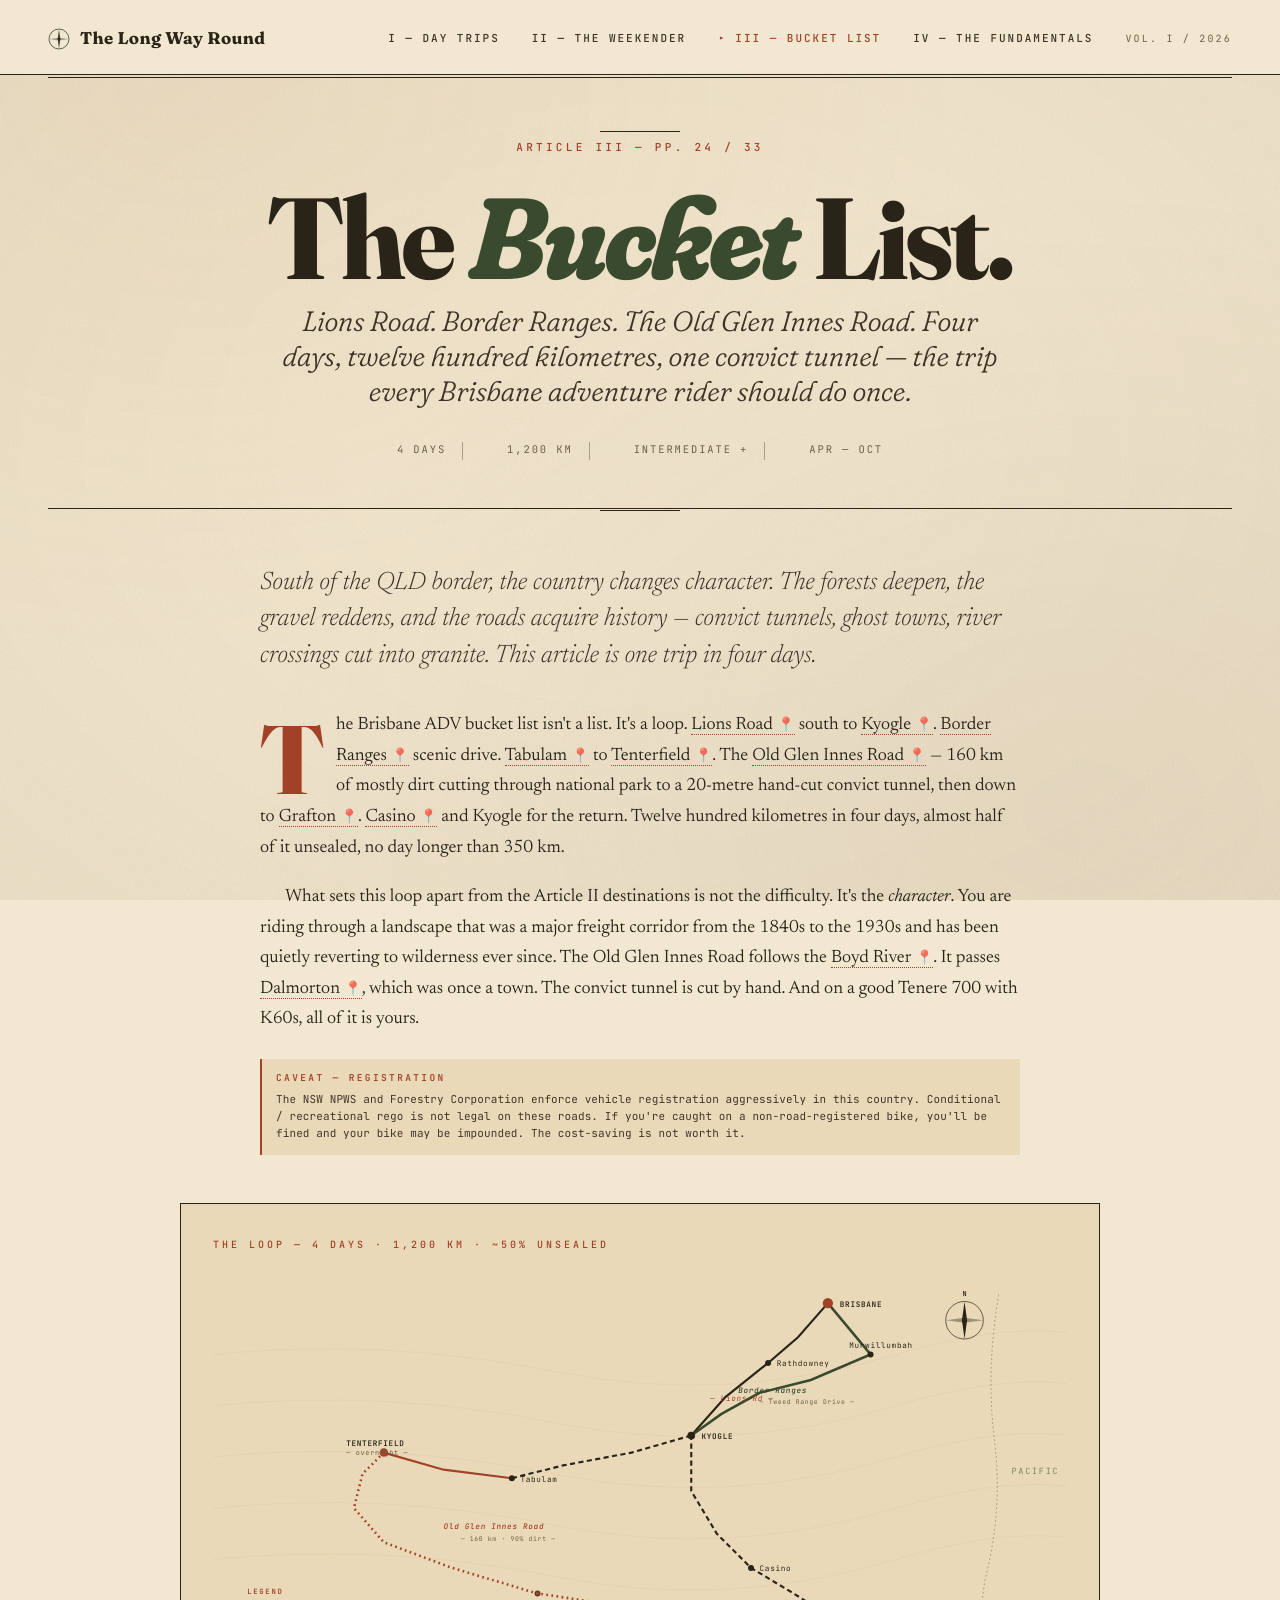
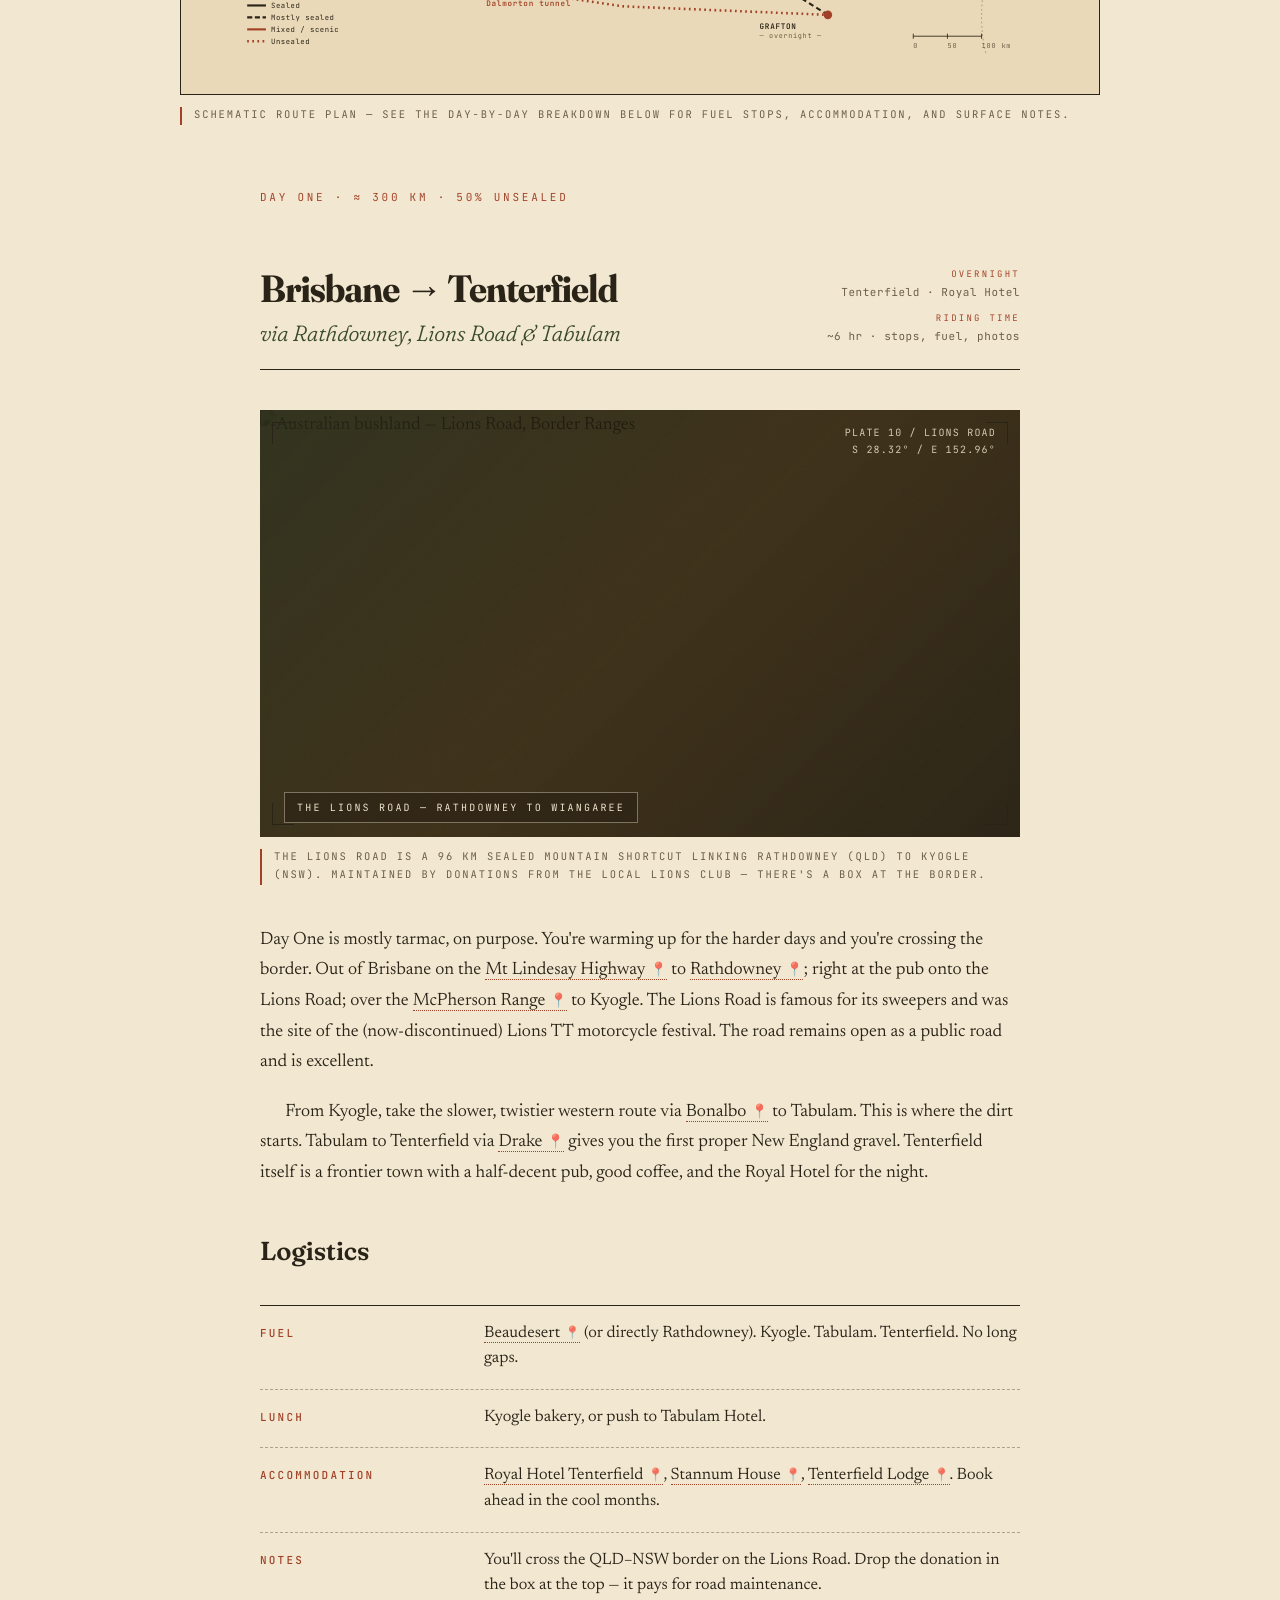
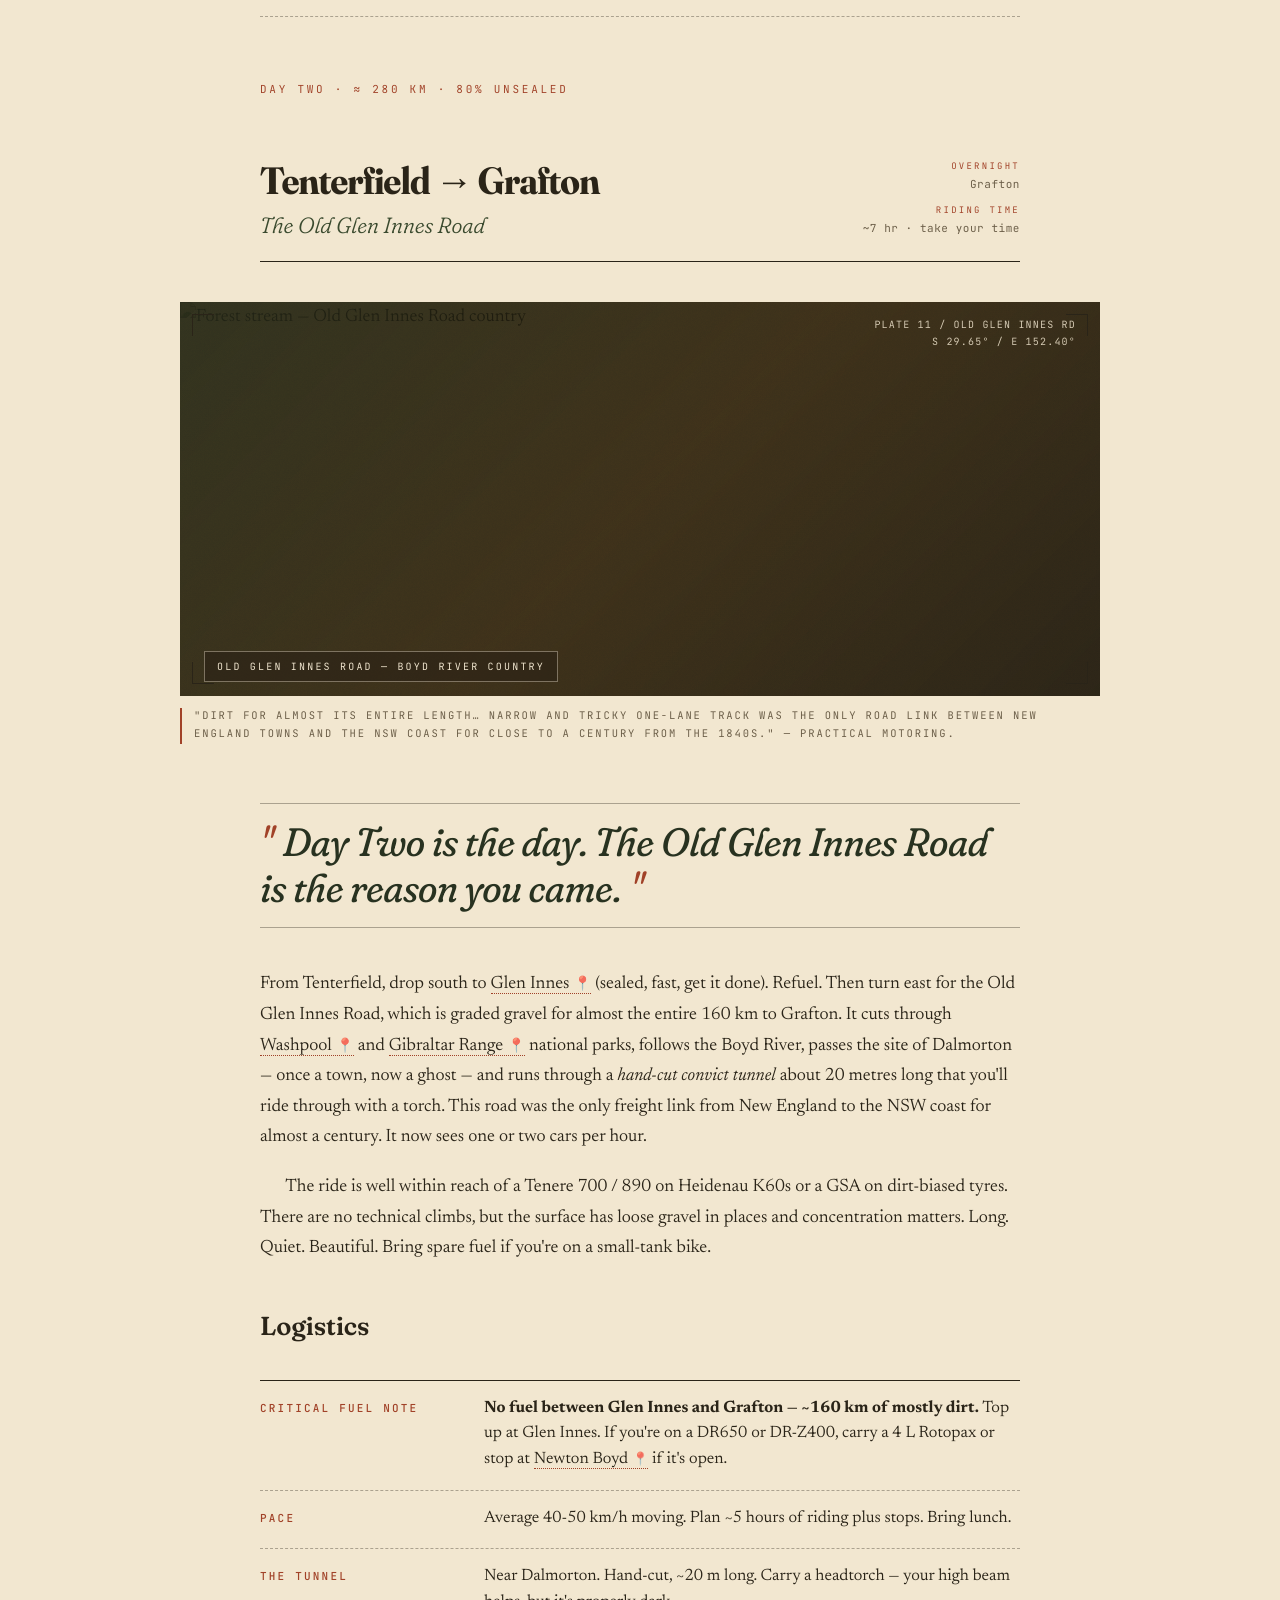
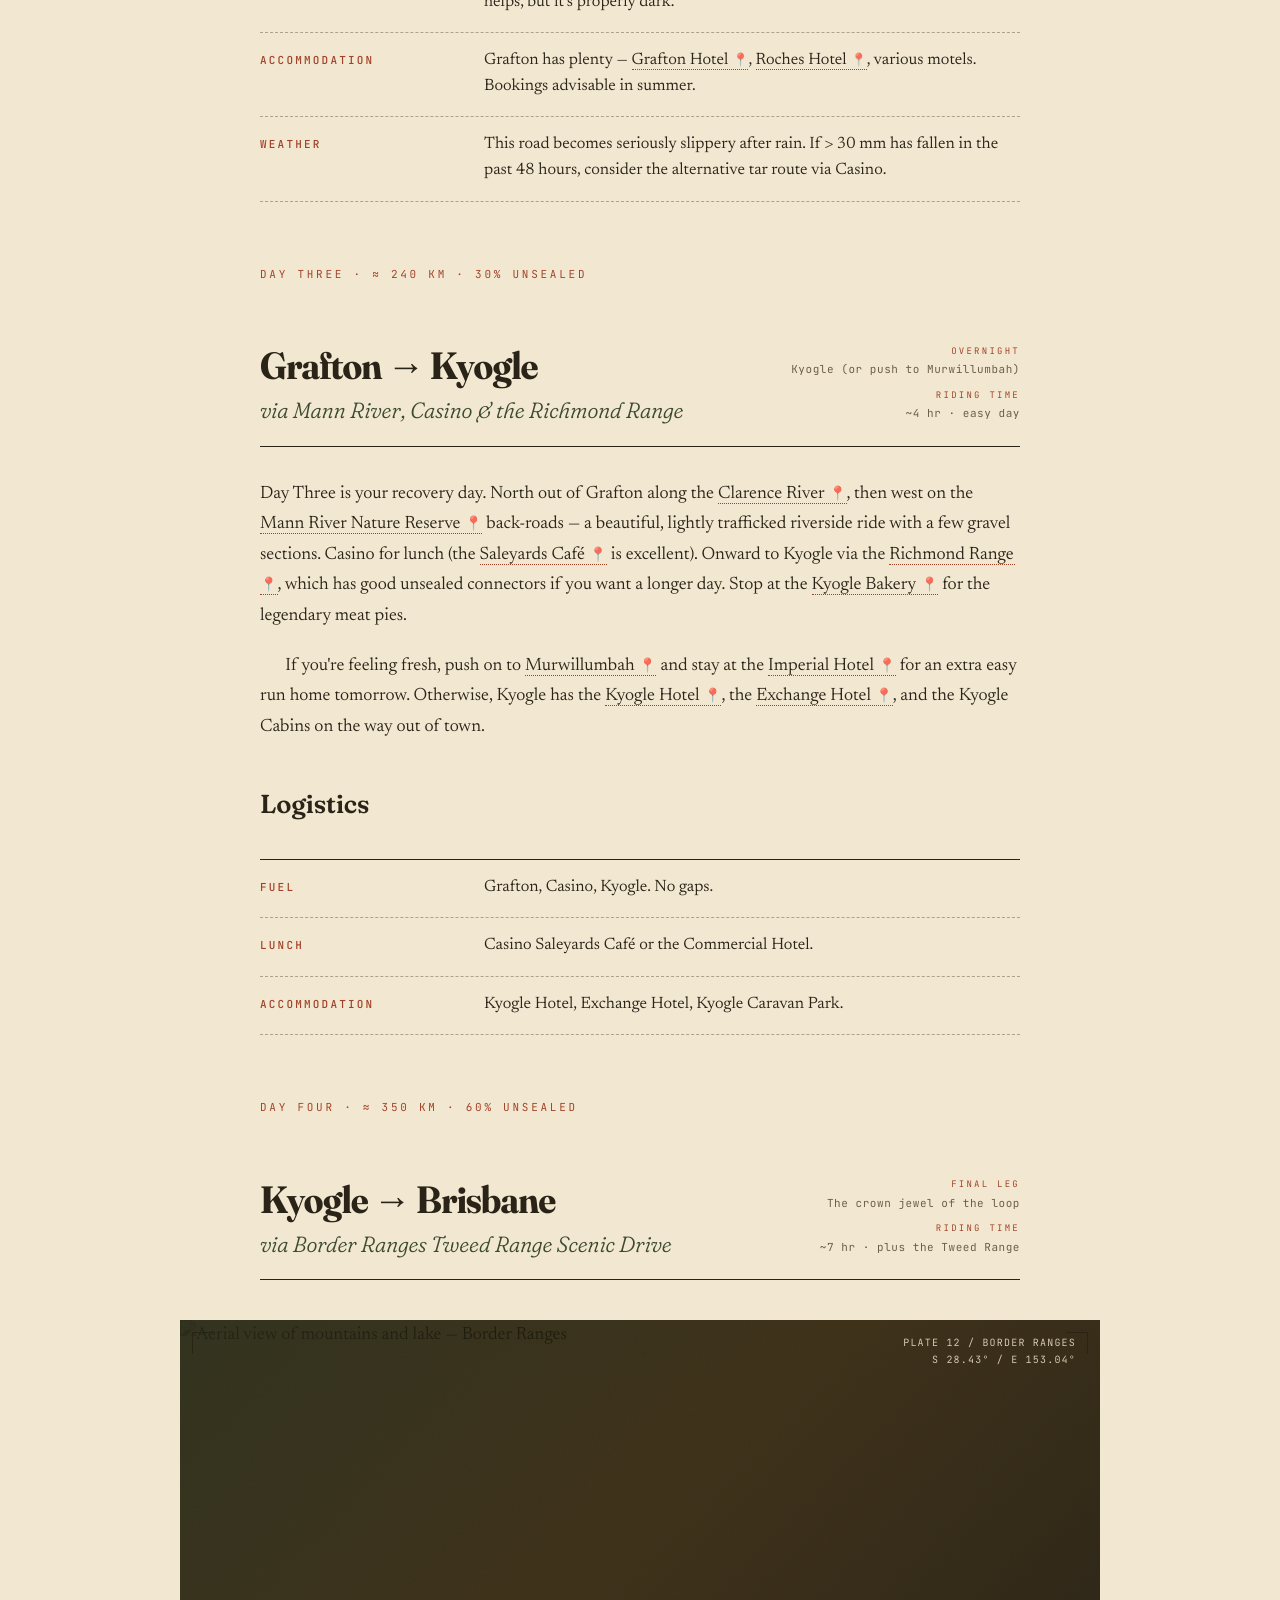
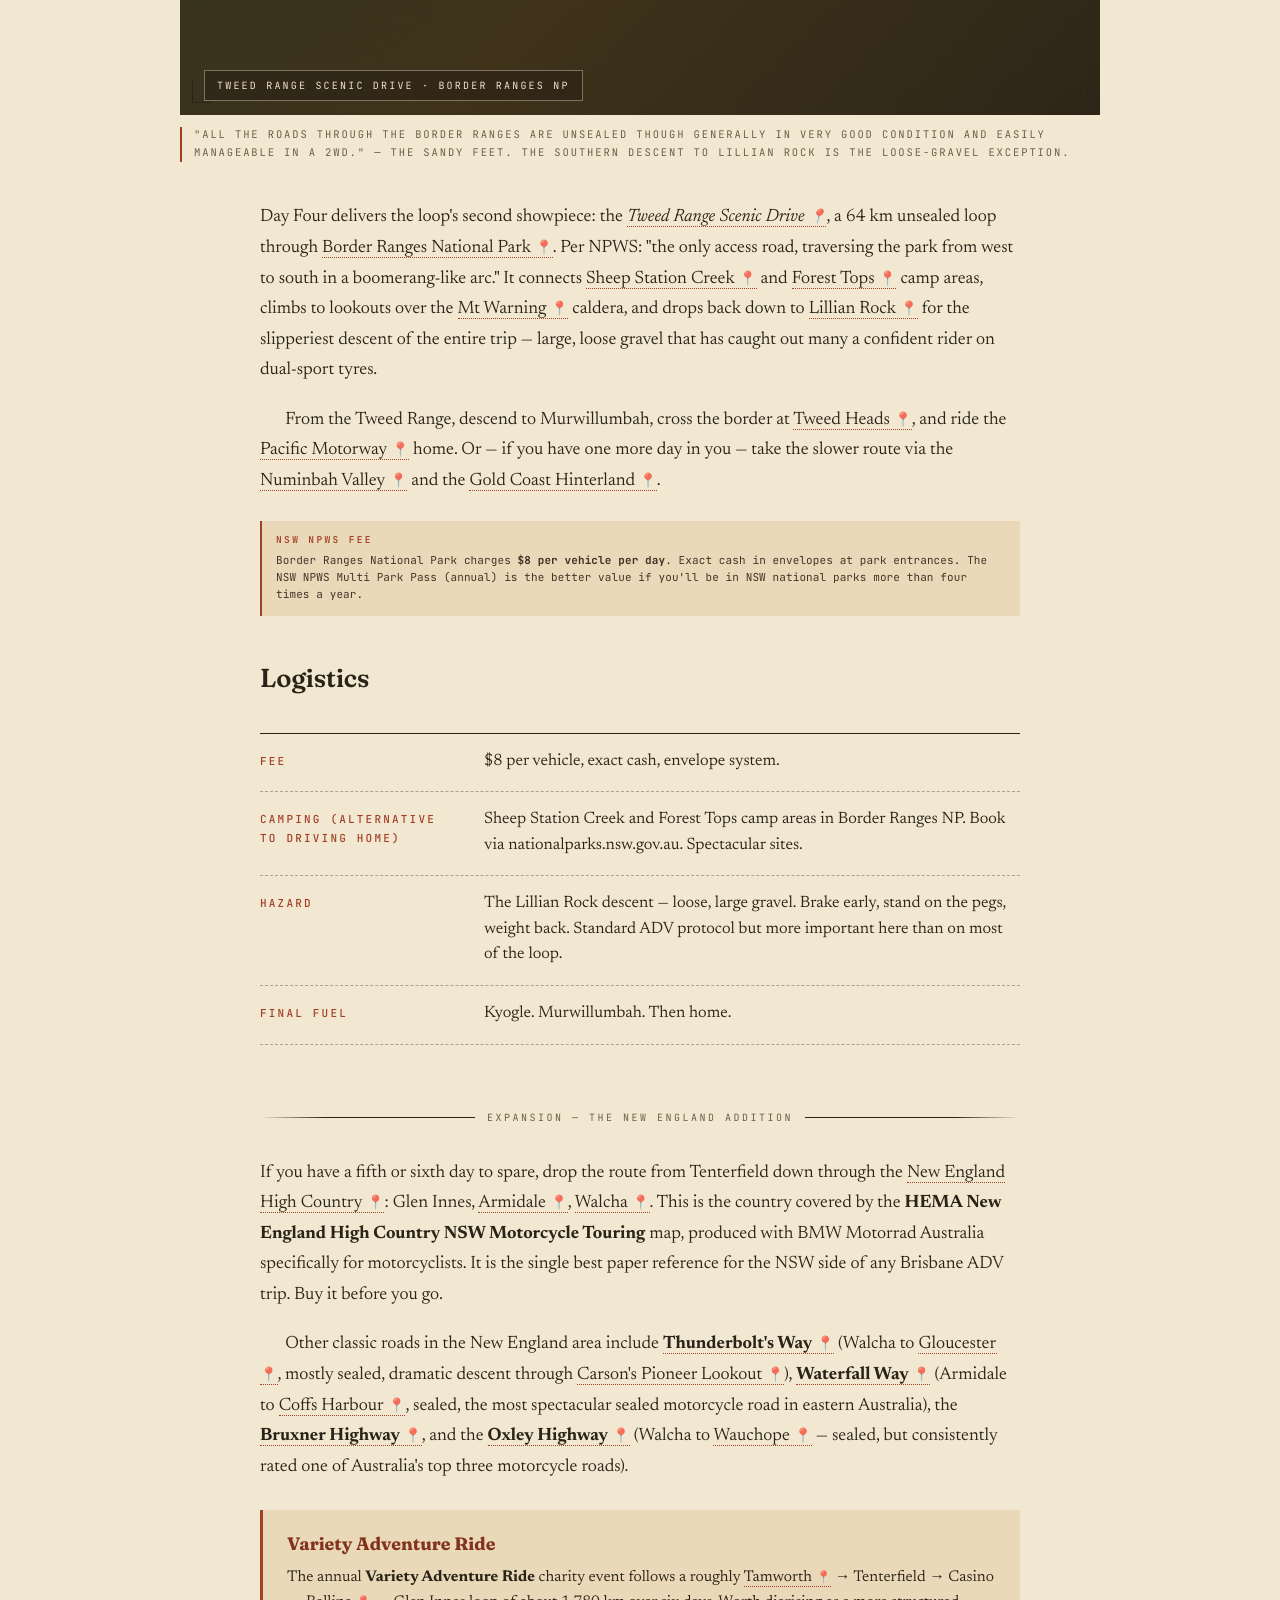
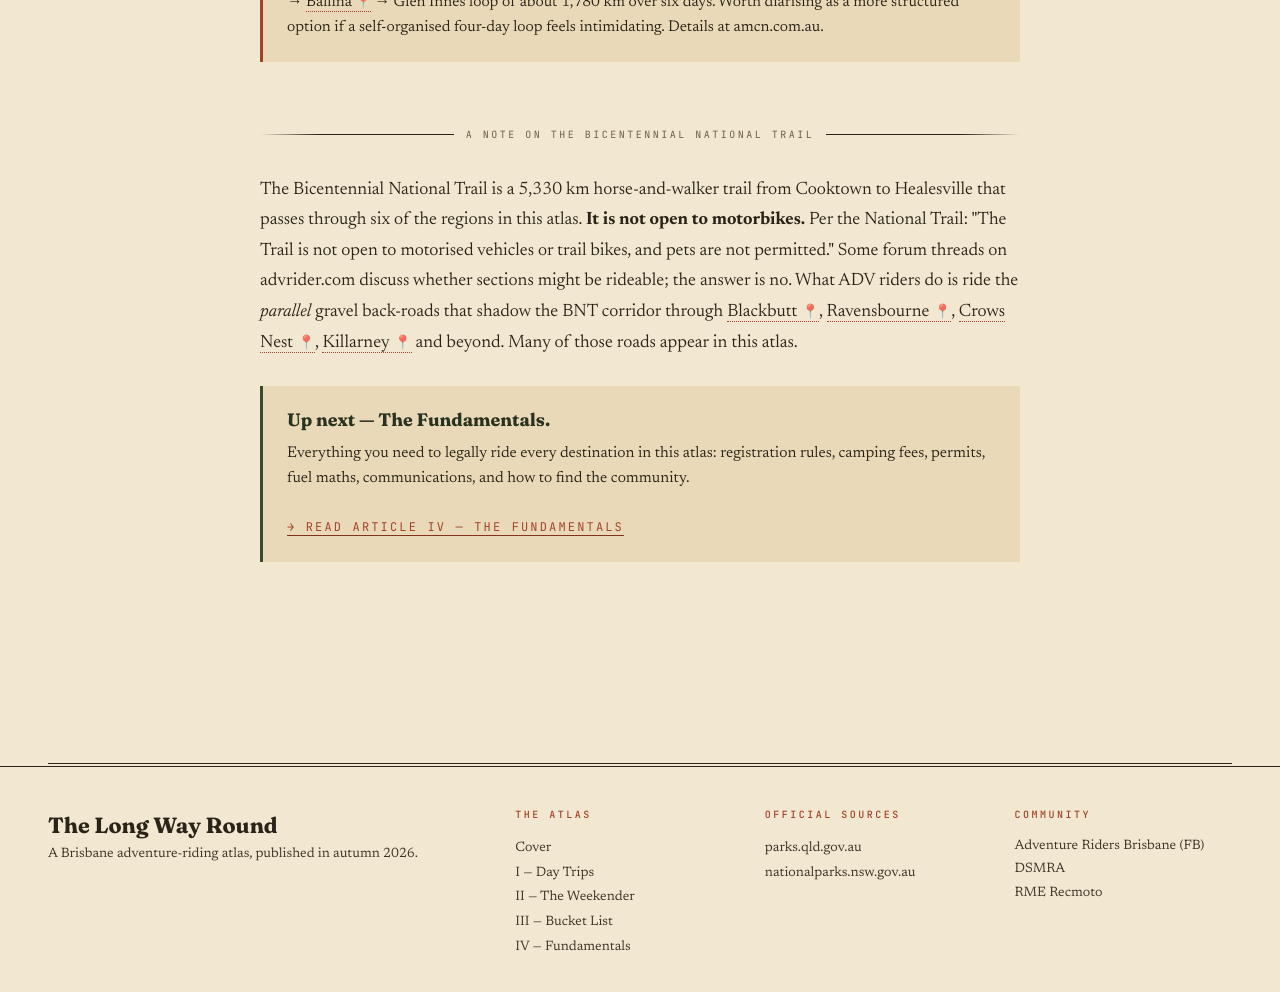
==== commit 1932974d: "Merge: responsive UI polish (nav, breakpoints, focus, image scaling) Resolved style.css conflict by " ====
--- a/bucket-list.html
+++ b/bucket-list.html
@@ -71,9 +71,9 @@
     </div>
 
     <!-- ============ HERO: The route map ============ -->
-    <div class="figure wide" style="margin-top: 48px;">
-      <div style="background: var(--paper-deep); border: 1px solid var(--ink); padding: 32px; position: relative;">
-        <span class="kicker" style="color: var(--brick); margin-bottom: 16px; display: block;">The Loop — 4 days · 1,200 km · ~50% unsealed</span>
+    <div class="figure wide route-map-figure">
+      <div class="route-map-frame">
+        <span class="kicker route-map-kicker">The Loop — 4 days · 1,200 km · ~50% unsealed</span>
         <svg viewBox="0 0 1000 460" style="width: 100%; height: auto; display: block;">
           <defs>
             <!-- Topographic contour layer -->
--- a/style.css
+++ b/style.css
@@ -34,7 +34,12 @@
 }
 
 * { box-sizing: border-box; margin: 0; padding: 0; }
-html { scroll-behavior: smooth; }
+html {
+  scroll-behavior: smooth;
+  /* Prevent iOS Safari from auto-inflating text on rotation */
+  -webkit-text-size-adjust: 100%;
+  text-size-adjust: 100%;
+}
 
 body {
   background: var(--paper);
@@ -47,7 +52,13 @@
   text-rendering: geometricPrecision;
   position: relative;
   min-height: 100vh;
-}
+  /* Hard guard against accidental horizontal scroll on small screens */
+  overflow-x: hidden;
+}
+
+/* Responsive media — every image scales with its container by default. */
+img, svg { max-width: 100%; height: auto; }
+.plate img { height: 100%; } /* plates rely on cover-fill */
 
 /* Paper grain — applied to body via pseudo-element */
 body::before {
@@ -143,6 +154,10 @@
   margin-top: 4px;
 }
 
+@media (max-width: 540px) {
+  .dropcap::first-letter { font-size: 4.2em; padding-right: 0.08em; }
+}
+
 .pull-quote {
   font-family: var(--display);
   font-variation-settings: 'opsz' 72, 'SOFT' 100;
@@ -187,6 +202,15 @@
   border-bottom-color: var(--ochre);
 }
 
+/* Visible focus for keyboard users — does not affect mouse clicks. */
+a:focus-visible,
+button:focus-visible,
+[tabindex]:focus-visible {
+  outline: 2px solid var(--brick);
+  outline-offset: 3px;
+  border-radius: 1px;
+}
+
 /* Map links — landmarks linked to Google Maps */
 .map-link {
   color: inherit;
@@ -235,6 +259,8 @@
   display: flex;
   justify-content: space-between;
   align-items: center;
+  gap: 16px;
+  flex-wrap: wrap;
   padding: 22px 48px 18px;
   border-bottom: 1px solid var(--ink);
   background: var(--paper);
@@ -270,6 +296,7 @@
   display: flex;
   gap: 32px;
   align-items: center;
+  flex-wrap: wrap;
 }
 
 .atlas-nav-meta a {
@@ -280,6 +307,9 @@
   color: var(--ink-soft);
   border-bottom: none;
   font-weight: 500;
+  /* Pad so each link is a comfortable tap target (≥ 44px height incl. padding) */
+  padding: 8px 0;
+  display: inline-block;
 }
 
 .atlas-nav-meta a:hover { color: var(--brick); }
@@ -720,6 +750,8 @@
   display: flex;
   justify-content: space-between;
   align-items: baseline;
+  flex-wrap: wrap;
+  gap: 8px 24px;
   font-family: var(--mono);
   font-size: 11px;
   letter-spacing: 0.22em;
@@ -839,6 +871,70 @@
   display: inline-block;
 }
 
+/* "Note from the editors" section on the homepage */
+.editors-note {
+  max-width: 1280px;
+  margin: 0 auto;
+  padding: 80px 60px;
+}
+
+.editors-headline {
+  font-size: clamp(34px, 5.4vw, 56px);
+  margin-top: 16px;
+  margin-bottom: 24px;
+  line-height: 1.02;
+}
+
+.editors-headline-em {
+  font-style: italic;
+  color: var(--brick);
+  font-variation-settings: 'opsz' 96, 'SOFT' 100;
+}
+
+/* "Contents at a glance" 4-up cards on the homepage */
+.contents-grid {
+  display: grid;
+  grid-template-columns: repeat(4, 1fr);
+  gap: 28px;
+  margin-top: 16px;
+}
+
+.contents-card {
+  border-bottom: none;
+  color: var(--ink);
+  display: block;
+}
+
+.contents-card-meta {
+  padding: 16px 4px;
+}
+
+.contents-card-meta .kicker { margin-bottom: 6px; }
+
+.contents-card-meta h3 {
+  font-size: clamp(20px, 2vw, 26px);
+  line-height: 1.05;
+}
+
+.contents-card:hover h3 { color: var(--brick); }
+
+.spec-grid-5 {
+  grid-template-columns: repeat(5, 1fr);
+  margin-bottom: 0;
+}
+
+@media (max-width: 1024px) {
+  .editors-note { padding: 64px 32px; }
+  .contents-grid { grid-template-columns: repeat(2, 1fr); gap: 22px; }
+  .spec-grid-5 { grid-template-columns: repeat(3, 1fr); }
+}
+
+@media (max-width: 540px) {
+  .editors-note { padding: 48px 18px; }
+  .contents-grid { grid-template-columns: 1fr; gap: 20px; }
+  .spec-grid-5 { grid-template-columns: repeat(2, 1fr); }
+}
+
 /* Cover central illustration / contour map */
 .cover-map {
   position: absolute;
@@ -1002,44 +1098,6 @@
 }
 
 /* =========================================================
-   RESPONSIVE
-   ========================================================= */
-
-@media (max-width: 900px) {
-  .atlas-nav { padding: 16px 22px 14px; }
-  .atlas-nav::after { left: 22px; right: 22px; }
-  .atlas-nav-meta { gap: 16px; }
-  .atlas-nav-meta a { font-size: 10px; }
-  .atlas-nav-issue { display: none; }
-
-  main.article { padding: 0 22px 64px; }
-  .article-head { padding: 40px 0 32px; }
-  .article-body { font-size: 17px; }
-  .article-body h2 { font-size: 30px; }
-
-  .cover { padding: 32px 22px 28px; }
-  .cover-toc { grid-template-columns: 1fr 1fr; gap: 20px; }
-
-  .split-2col, .split-3-2, .split-2-3 { grid-template-columns: 1fr; gap: 24px; }
-
-  .dest-head { grid-template-columns: 1fr; gap: 12px; }
-  .dest-coord { text-align: left; }
-
-  .atlas-foot { grid-template-columns: 1fr 1fr; padding: 32px 22px 28px; }
-  .atlas-foot::before { left: 22px; right: 22px; }
-
-  .pull-quote { font-size: 1.7em; }
-  .article-meta { flex-wrap: wrap; gap: 12px; }
-}
-
-@media (max-width: 540px) {
-  .cover-toc { grid-template-columns: 1fr; }
-  .atlas-foot { grid-template-columns: 1fr; }
-  .atlas-nav-brand { font-size: 14px; }
-  .atlas-nav-meta { display: none; }
-}
-
-/* =========================================================
    ANIMATIONS — Subtle fade-in
    ========================================================= */
 
@@ -1108,7 +1166,7 @@
 
 dl.data-list > div {
   display: grid;
-  grid-template-columns: 220px 1fr;
+  grid-template-columns: minmax(160px, 200px) 1fr;
   gap: 24px;
   padding: 16px 0;
   border-bottom: 1px dashed var(--ink-ghost);
@@ -1129,7 +1187,13 @@
   font-size: 16.5px;
   line-height: 1.55;
   color: var(--ink);
-}
+  /* Long URLs / phone numbers / strongs should never push the layout wider */
+  overflow-wrap: break-word;
+  word-wrap: break-word;
+  min-width: 0;
+}
+
+dl.data-list dd a { overflow-wrap: anywhere; }
 
 /* Lists in article body */
 .article-body ul,
@@ -1187,10 +1251,6 @@
   margin-right: -80px;
 }
 
-@media (max-width: 900px) {
-  .figure.wide { margin-left: 0; margin-right: 0; }
-}
-
 .figure-grid-2 {
   display: grid;
   grid-template-columns: 1fr 1fr;
@@ -1198,6 +1258,116 @@
   margin: 32px 0;
 }
 
+/* Bucket-list custom route-map figure */
+.route-map-figure { margin-top: 48px; }
+.route-map-frame {
+  background: var(--paper-deep);
+  border: 1px solid var(--ink);
+  padding: 32px;
+  position: relative;
+}
+.route-map-kicker {
+  color: var(--brick);
+  margin-bottom: 16px;
+  display: block;
+}
+
+/* =========================================================
+   RESPONSIVE
+   Breakpoints: 1024 (tablet landscape), 900 (small tablet), 768 (large phone),
+                540 (phone), 420 (small phone).
+   Placed at end of stylesheet so they always win on equal specificity.
+   ========================================================= */
+
+@media (max-width: 1024px) {
+  /* Pull margins tighter on tablet-ish widths so wide figures don't overflow */
+  .figure.wide { margin-left: -24px; margin-right: -24px; }
+
+  /* Cover hero gets some breathing room — the title at 14vw is enormous here */
+  .cover-map { inset: 140px 40px 200px; }
+}
+
+@media (max-width: 900px) {
+  .atlas-nav { padding: 14px 22px; gap: 12px; }
+  .atlas-nav::after { left: 22px; right: 22px; }
+  .atlas-nav-meta { gap: 14px 20px; }
+  .atlas-nav-meta a { font-size: 10.5px; padding: 6px 0; }
+  .atlas-nav-issue { display: none; }
+
+  main.article { padding: 0 22px 64px; }
+  .article-head { padding: 40px 0 32px; margin-bottom: 40px; }
+  .article-body { font-size: 17px; }
+  .article-body h2 { font-size: 28px; margin: 48px 0 8px; }
+  .article-body h3 { font-size: 22px; margin: 32px 0 6px; }
+  .article-body p + p { text-indent: 1em; }
+
+  .cover { padding: 28px 22px; min-height: auto; }
+  .cover-map { inset: 100px 20px 180px; opacity: 0.25; }
+  .cover-toc { grid-template-columns: 1fr 1fr; gap: 20px; padding-top: 22px; margin-top: 18px; }
+  .cover-title-wrap { padding: 16px 0; }
+
+  .split-2col, .split-3-2, .split-2-3 { grid-template-columns: 1fr; gap: 24px; }
+
+  .dest { margin: 48px 0; }
+  .dest-head { grid-template-columns: 1fr; gap: 12px; padding-bottom: 14px; margin-bottom: 24px; }
+  .dest-coord { text-align: left; padding-bottom: 0; }
+
+  .atlas-foot { grid-template-columns: 1fr 1fr; padding: 32px 22px 28px; gap: 24px; }
+  .atlas-foot::before { left: 22px; right: 22px; }
+
+  .pull-quote { font-size: 1.55em; }
+  .article-meta { flex-wrap: wrap; gap: 8px 14px; justify-content: flex-start; }
+  .article-meta > span { padding: 0 10px 0 0; border-right: none; }
+
+  /* Generic spec grids — never force 4-5 columns at this width */
+  .spec-grid { grid-template-columns: repeat(2, 1fr); }
+  .spec-grid > div { padding: 12px 12px 12px 0; }
+
+  /* Wide figure margin off — kept inside the article column on small screens */
+  .figure.wide { margin-left: 0; margin-right: 0; }
+}
+
+@media (max-width: 768px) {
+  /* Switch the data list to a stacked label/value rhythm — keeps every value
+     readable instead of crushing into a 1fr behind a fixed dt column. */
+  dl.data-list > div {
+    grid-template-columns: 1fr;
+    gap: 6px;
+    padding: 14px 0;
+  }
+  dl.data-list dt { font-size: 10.5px; }
+  dl.data-list dd { font-size: 16px; }
+
+  .route-map-frame { padding: 20px 16px; }
+}
+
 @media (max-width: 700px) {
   .figure-grid-2 { grid-template-columns: 1fr; }
 }
+
+@media (max-width: 540px) {
+  .cover-toc { grid-template-columns: 1fr; gap: 18px; }
+  .atlas-foot { grid-template-columns: 1fr; }
+  .atlas-nav-brand { font-size: 14px; }
+  .atlas-nav-meta { gap: 4px 18px; width: 100%; }
+
+  /* spec grid: still 2 cols, but with smaller value type so they don't bleed */
+  .spec-value { font-size: 16px; }
+
+  .pull-quote { font-size: 1.35em; padding: 0.3em 0; }
+
+  /* Stamp shouldn't rotate so hard at the smallest width — looks fine wrapped flat */
+  .stamp { transform: rotate(-1.5deg); }
+}
+
+@media (max-width: 420px) {
+  main.article { padding: 0 16px 56px; }
+  .cover { padding: 22px 16px; }
+  .atlas-nav { padding: 12px 16px; }
+  .atlas-nav::after { left: 16px; right: 16px; }
+  .atlas-foot { padding: 28px 16px 24px; }
+  .atlas-foot::before { left: 16px; right: 16px; }
+
+  /* Cover marquee at the smallest width — separators stack onto two lines cleanly */
+  .cover-marquee-row span { font-size: 10px; letter-spacing: 0.18em; }
+}
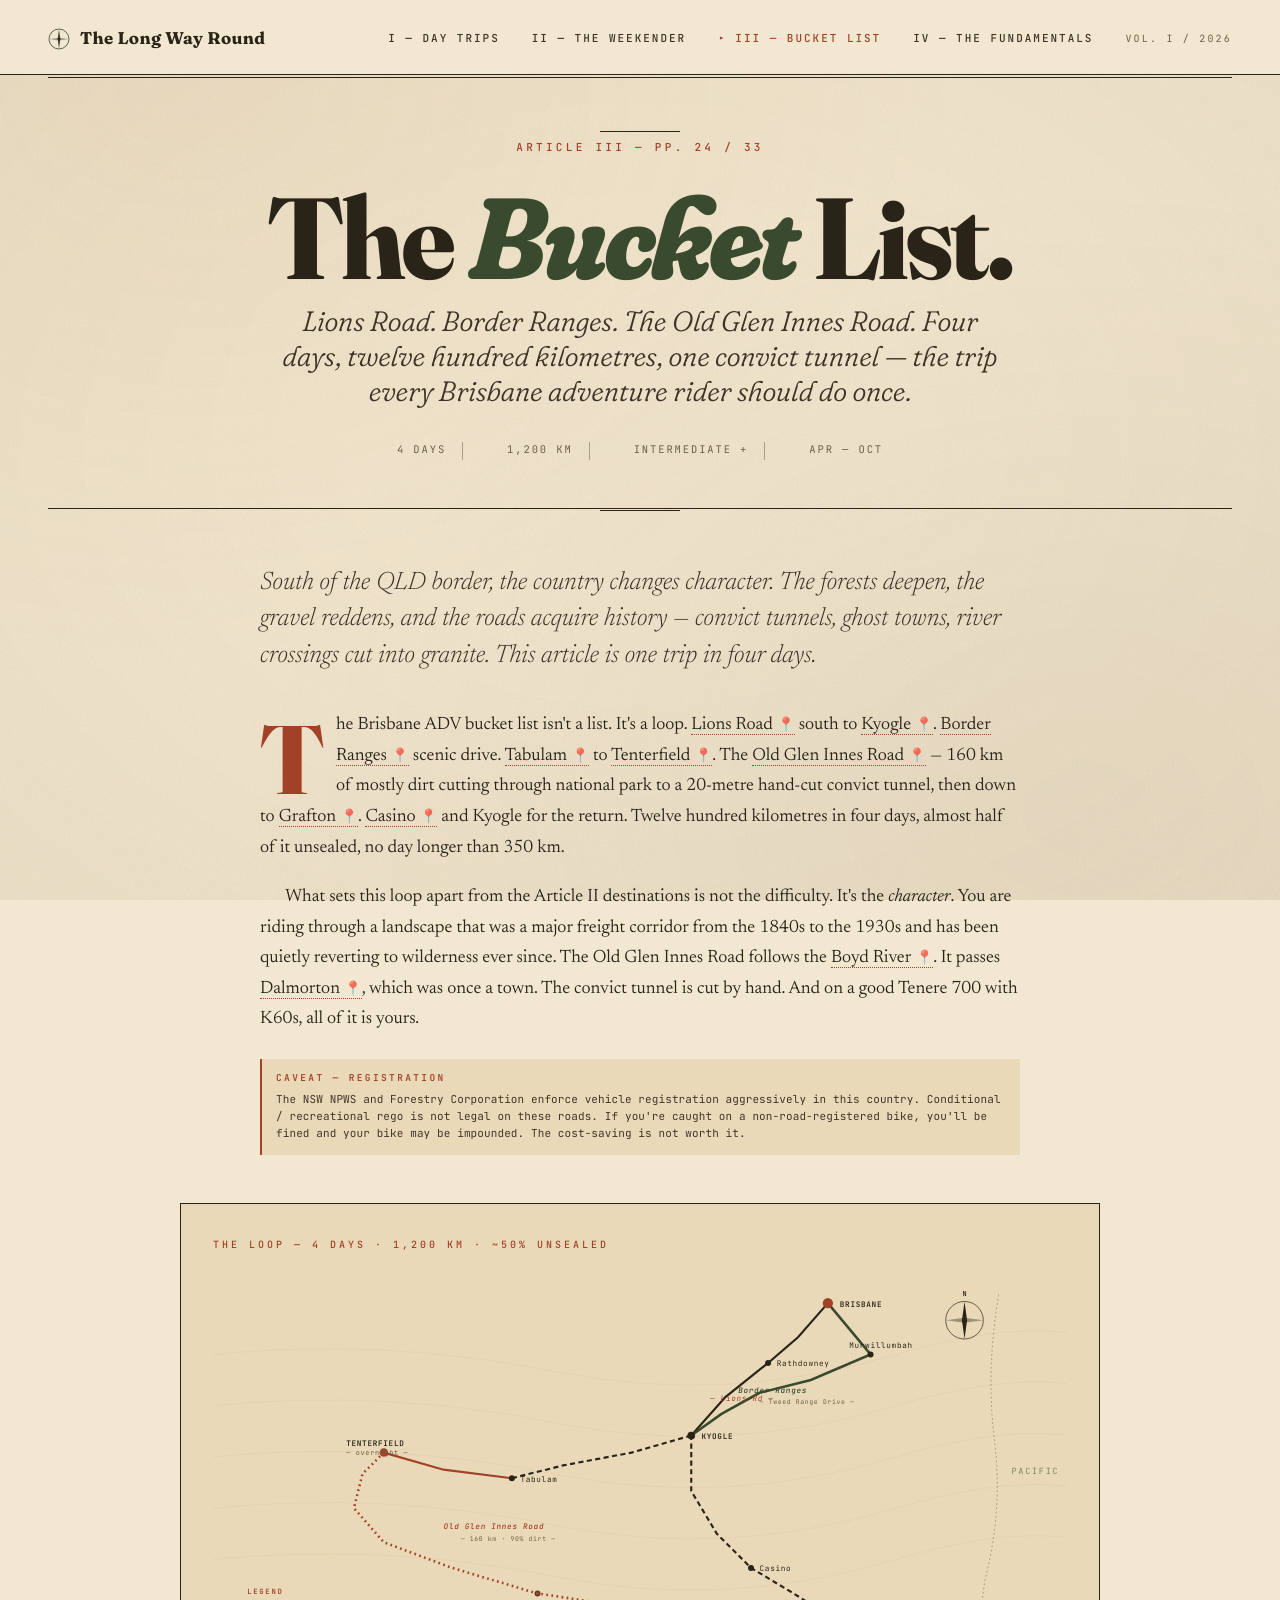
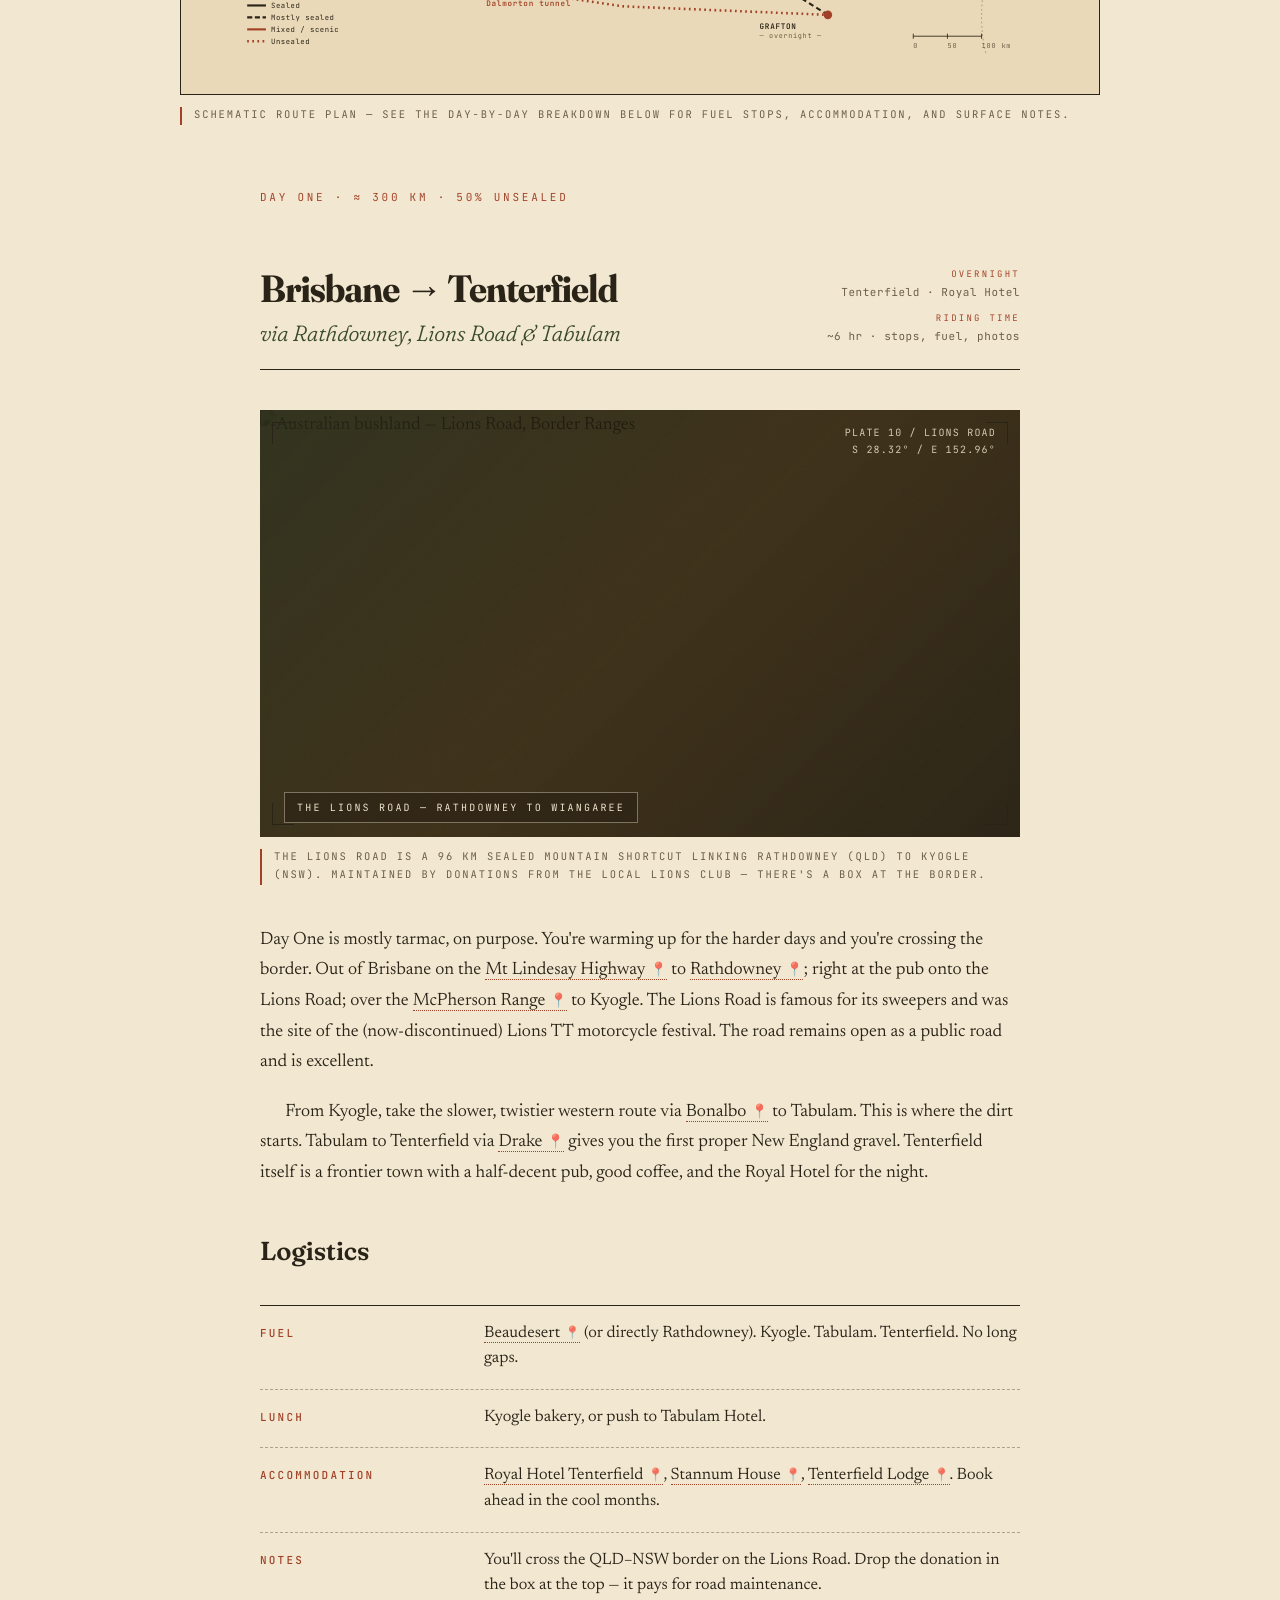
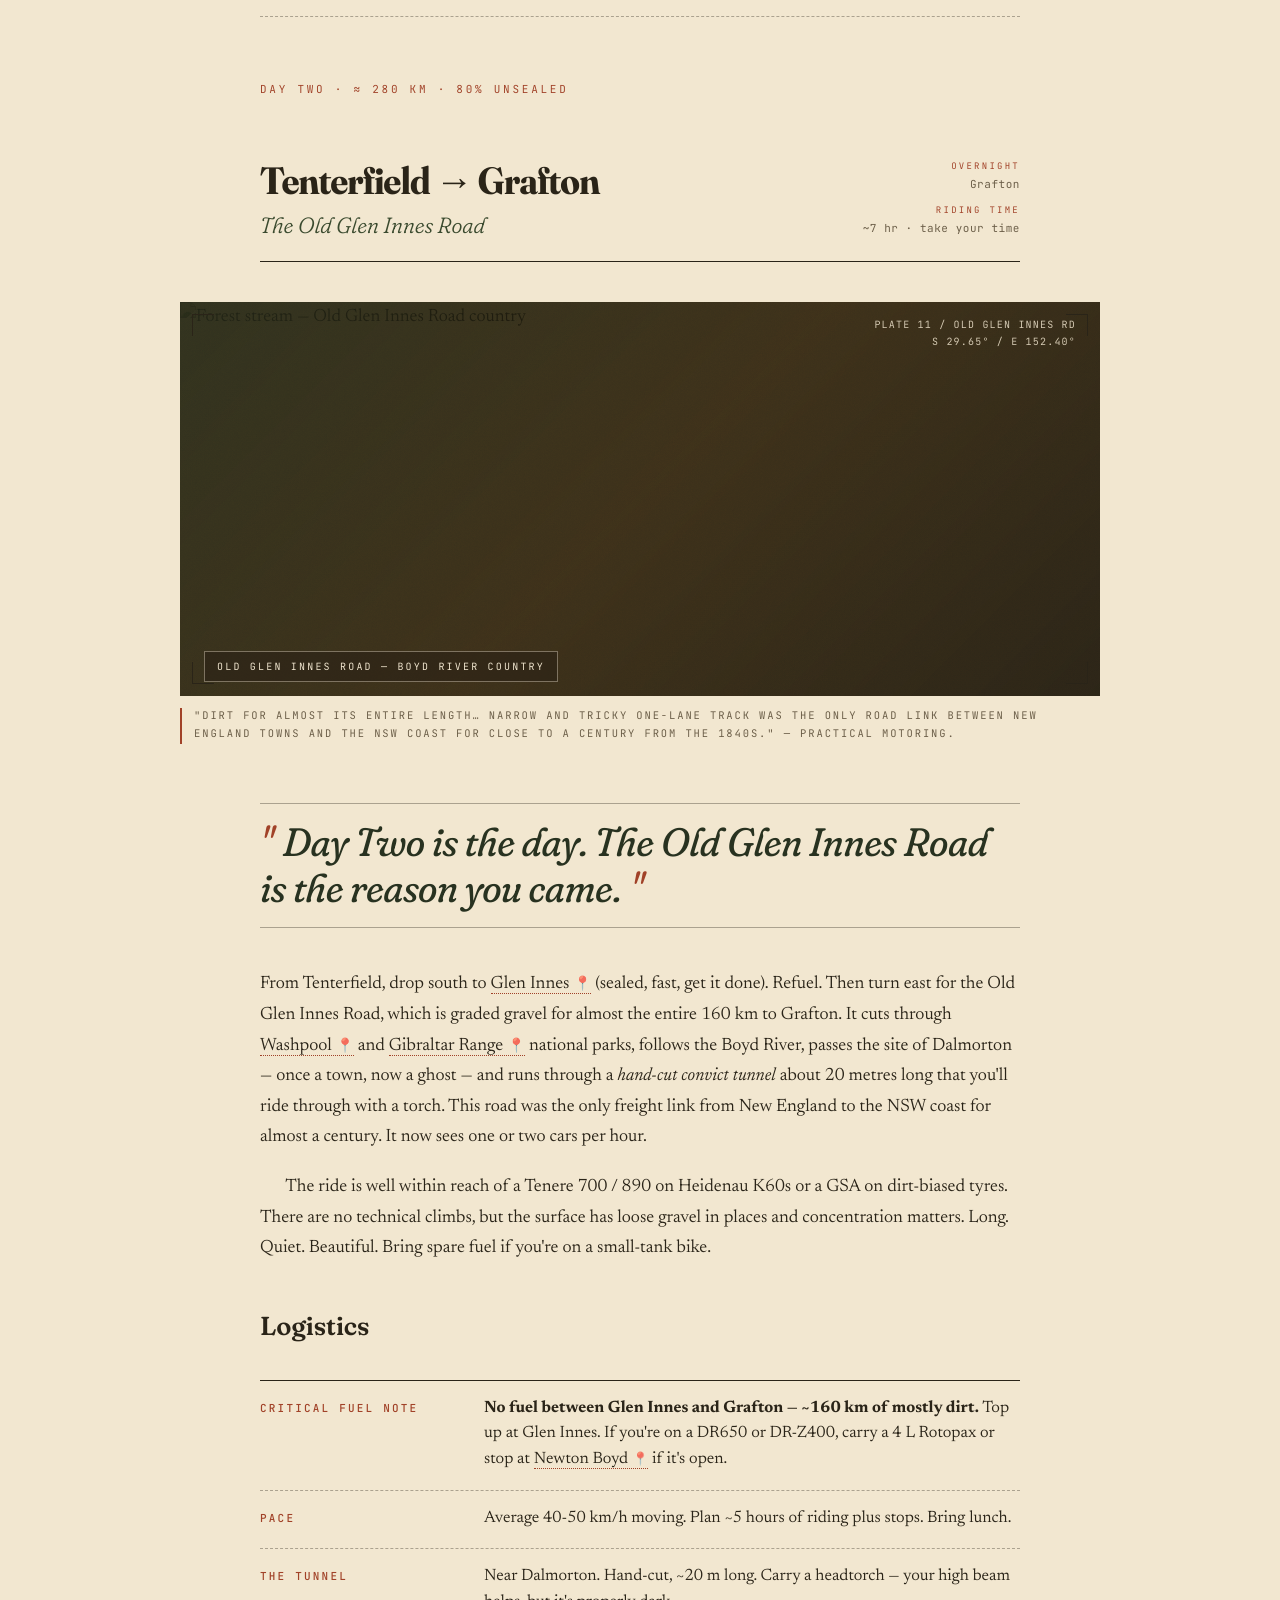
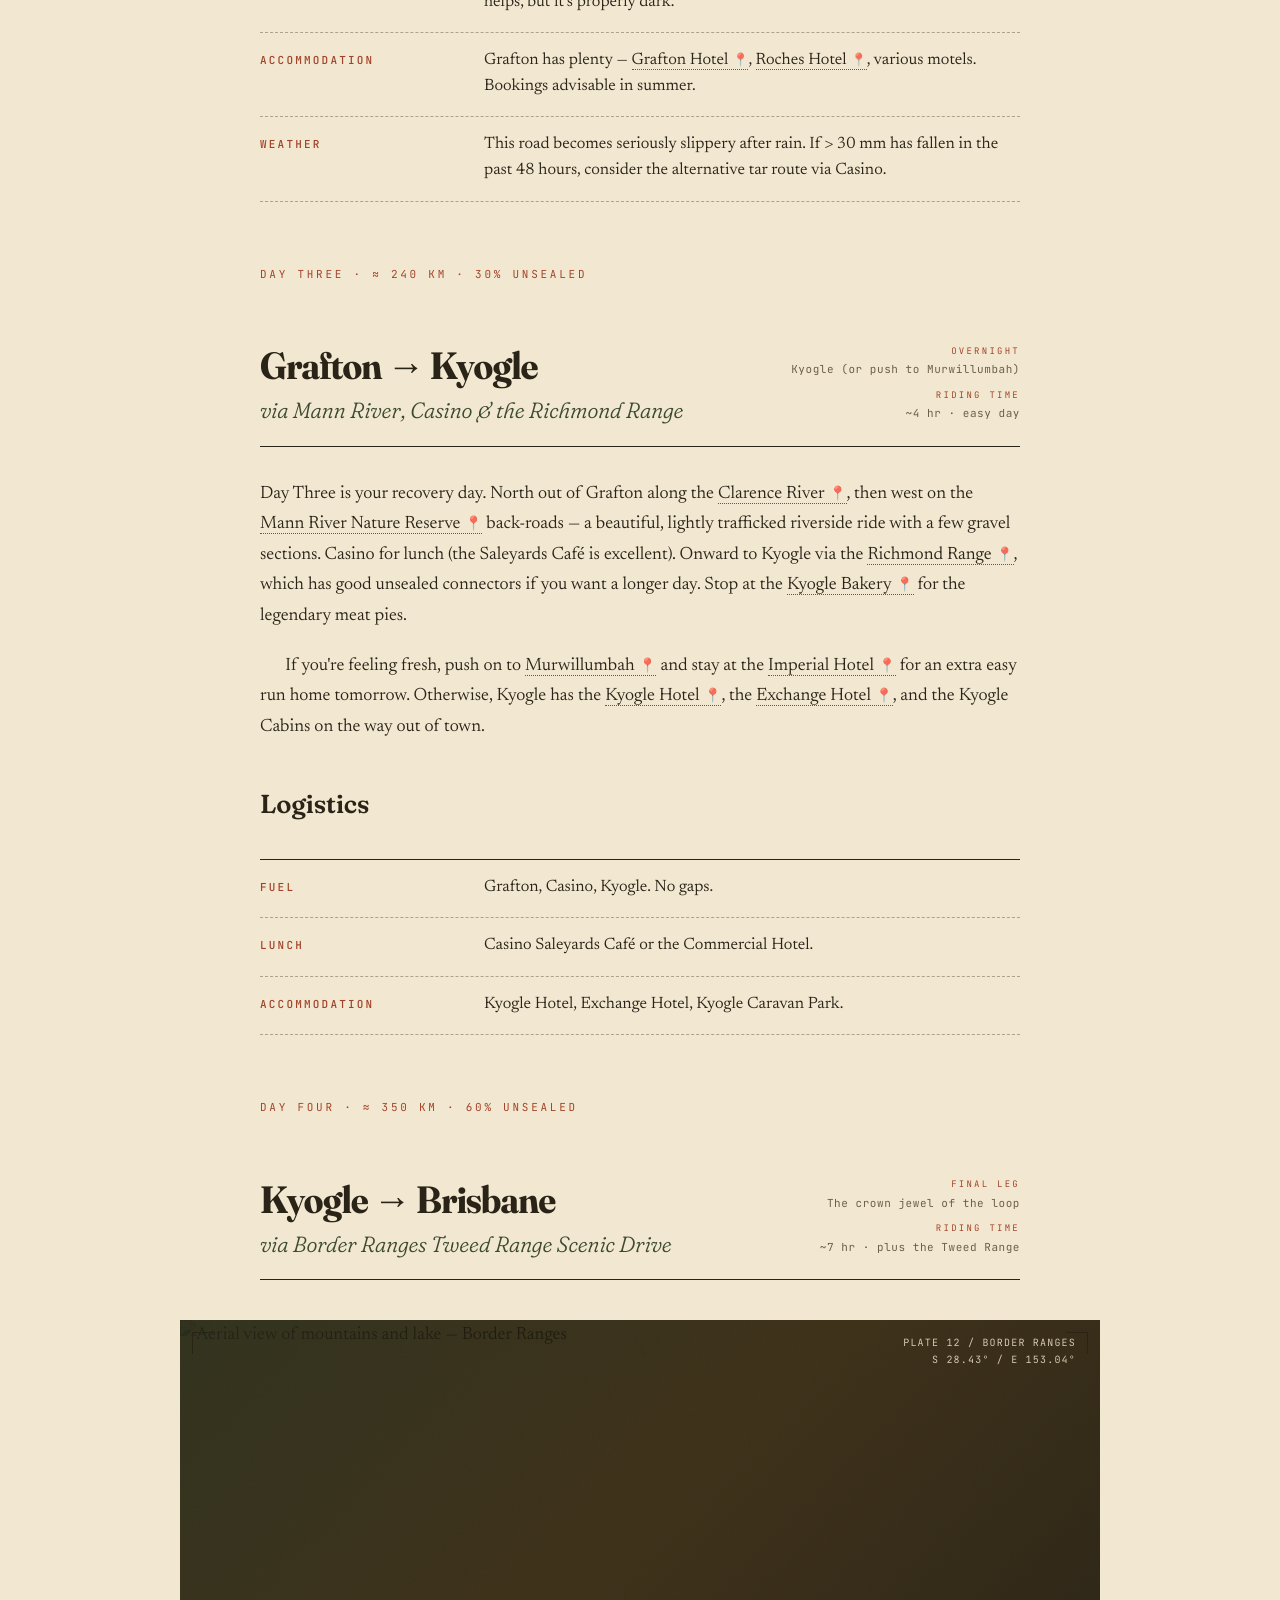
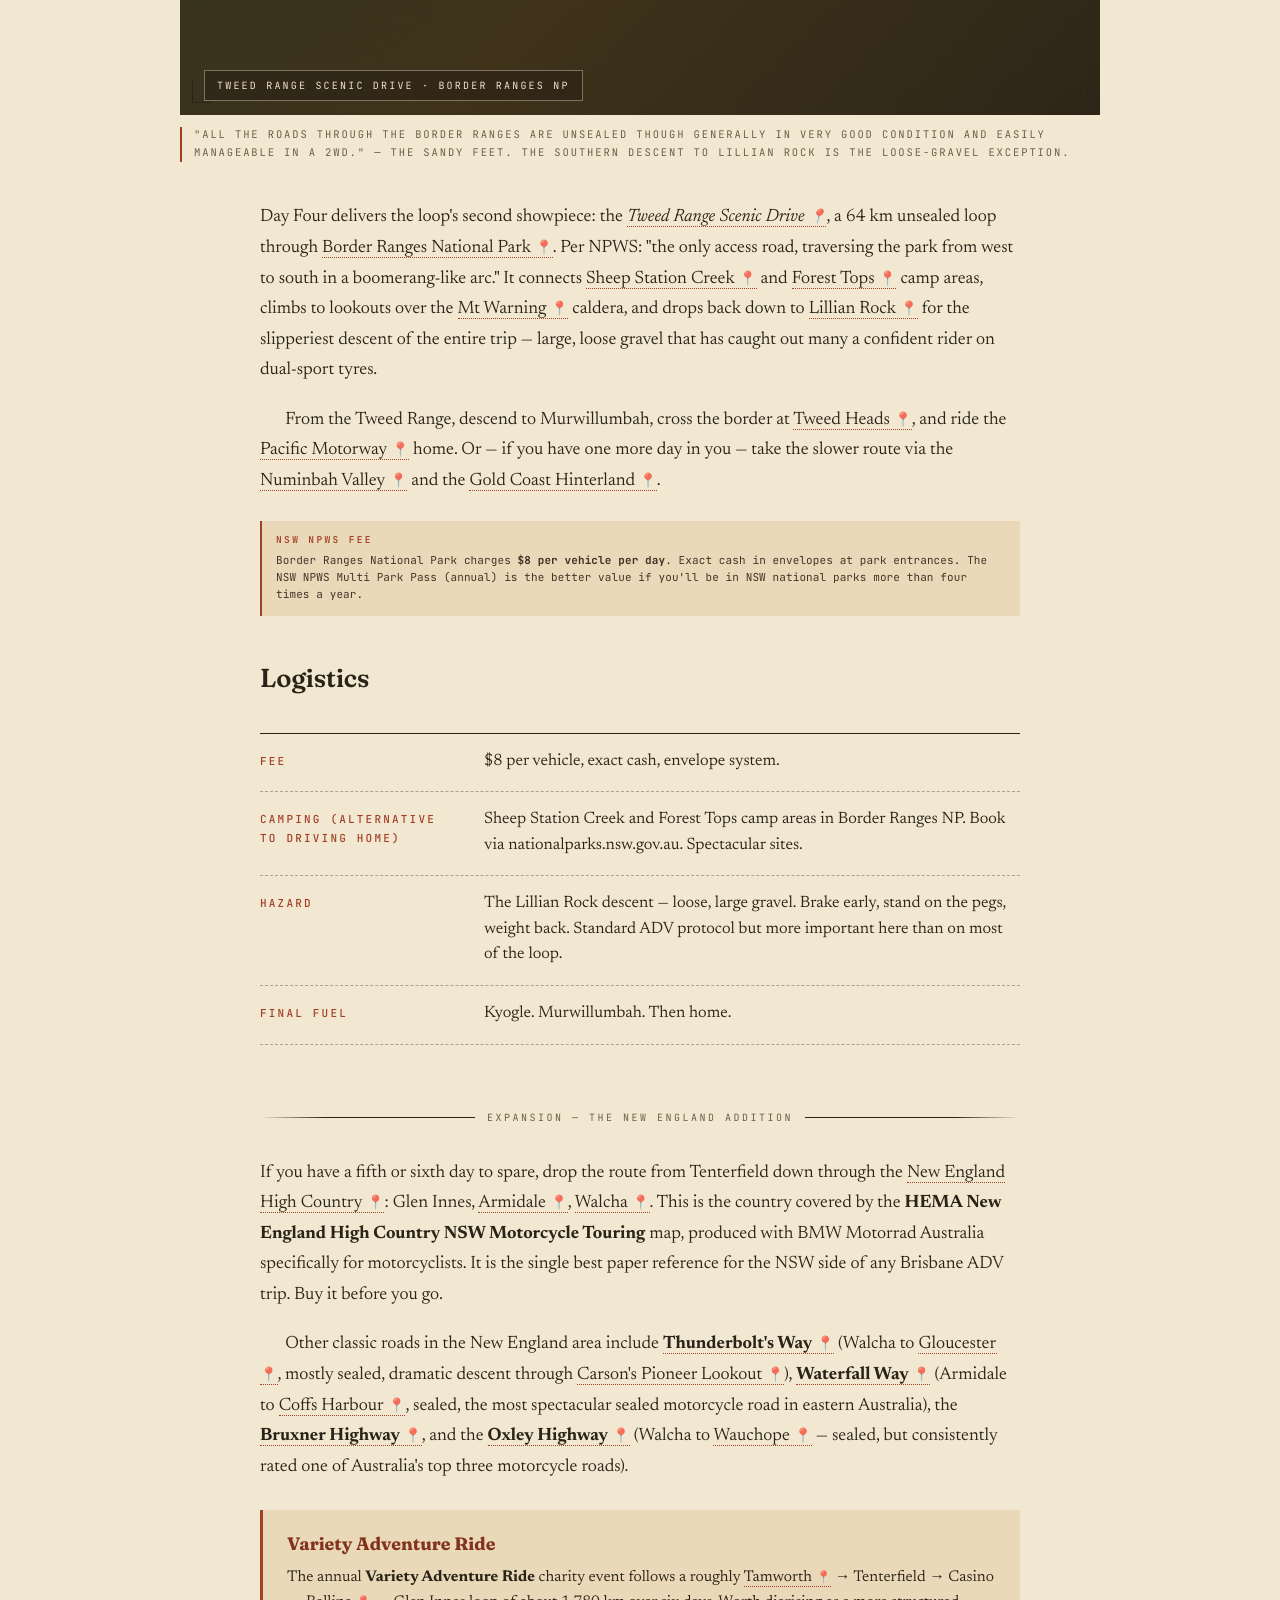
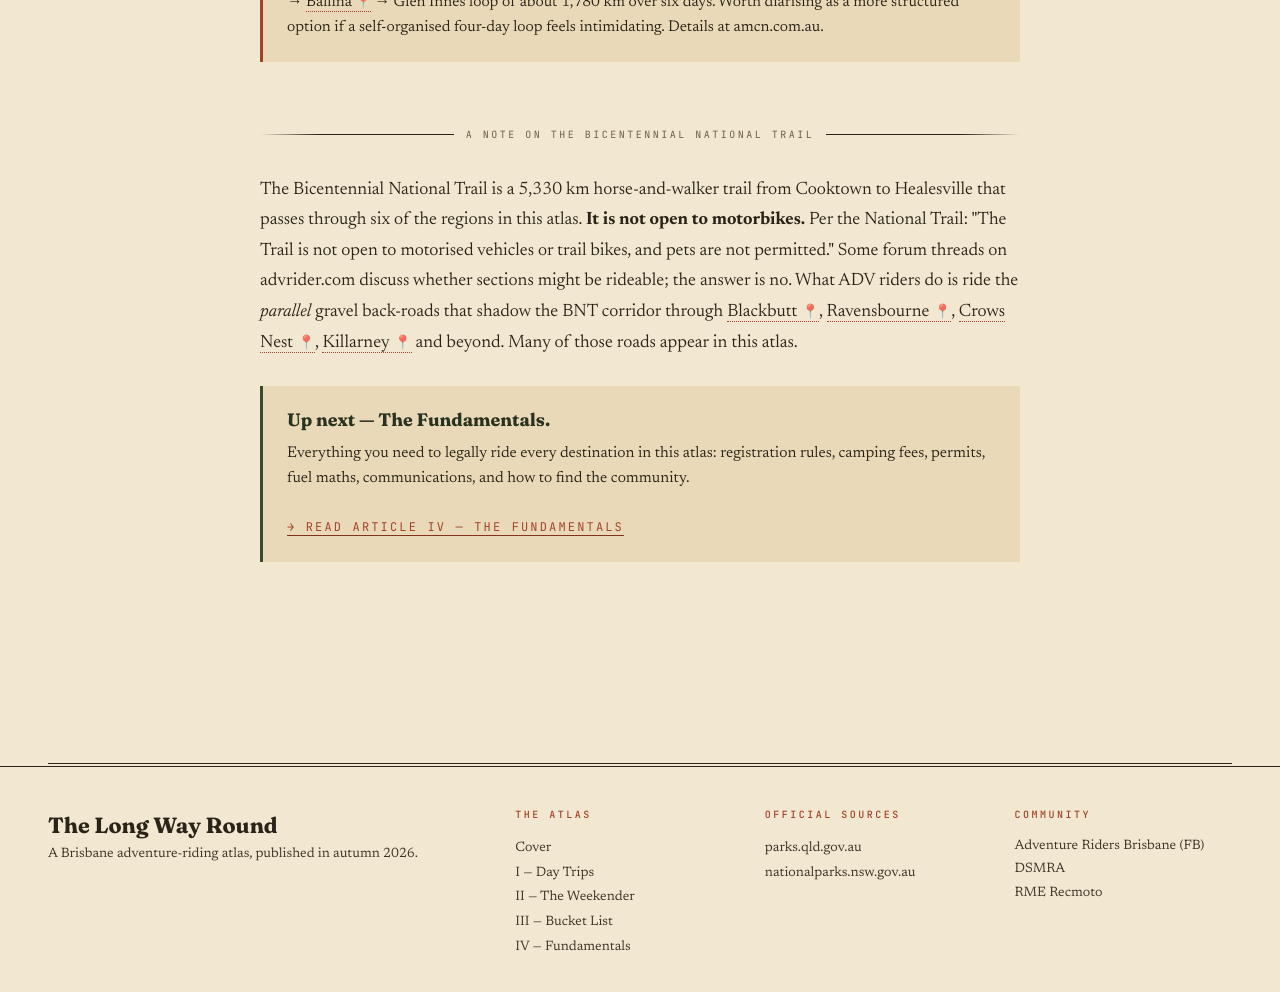
==== commit fac552b6: "bucket-list: refine Google Maps queries for QLD landmarks Fix QLD-side queries with abbreviation exp" ====
--- a/bucket-list.html
+++ b/bucket-list.html
@@ -231,8 +231,8 @@
 
       <p>
         Day One is mostly tarmac, on purpose. You're warming up for the harder days and you're crossing
-        the border. Out of Brisbane on the <a href="https://www.google.com/maps/search/?api=1&query=Mt%20Lindesay%20Highway%20Queensland%20Australia" target="_blank" rel="noopener noreferrer" class="map-link">Mt Lindesay Highway</a> to <a href="https://www.google.com/maps/search/?api=1&query=Rathdowney%20Queensland%20Australia" target="_blank" rel="noopener noreferrer" class="map-link">Rathdowney</a>; right at the pub onto the
-        Lions Road; over the <a href="https://www.google.com/maps/search/?api=1&query=McPherson%20Range%20Queensland%20Australia" target="_blank" rel="noopener noreferrer" class="map-link">McPherson Range</a> to Kyogle. The Lions Road is famous for its sweepers and
+        the border. Out of Brisbane on the <a href="https://www.google.com/maps/search/?api=1&query=Mount%20Lindesay%20Highway%20Queensland" target="_blank" rel="noopener noreferrer" class="map-link">Mt Lindesay Highway</a> to <a href="https://www.google.com/maps/search/?api=1&query=Rathdowney%20QLD%204287" target="_blank" rel="noopener noreferrer" class="map-link">Rathdowney</a>; right at the pub onto the
+        Lions Road; over the <a href="https://www.google.com/maps/search/?api=1&query=McPherson%20Range%20Queensland%20NSW" target="_blank" rel="noopener noreferrer" class="map-link">McPherson Range</a> to Kyogle. The Lions Road is famous for its sweepers and
         was the site of the (now-discontinued) Lions TT motorcycle festival. The road remains open as a
         public road and is excellent.
       </p>
@@ -249,7 +249,7 @@
       <dl class="data-list">
         <div>
           <dt>Fuel</dt>
-          <dd><a href="https://www.google.com/maps/search/?api=1&query=Beaudesert%20Queensland%20Australia" target="_blank" rel="noopener noreferrer" class="map-link">Beaudesert</a> (or directly Rathdowney). Kyogle. Tabulam. Tenterfield. No long gaps.</dd>
+          <dd><a href="https://www.google.com/maps/search/?api=1&query=Beaudesert%20QLD%204285" target="_blank" rel="noopener noreferrer" class="map-link">Beaudesert</a> (or directly Rathdowney). Kyogle. Tabulam. Tenterfield. No long gaps.</dd>
         </div>
         <div>
           <dt>Lunch</dt>
@@ -358,7 +358,7 @@
       <p>
         Day Three is your recovery day. North out of Grafton along the <a href="https://www.google.com/maps/search/?api=1&query=Clarence%20River%20NSW%20Australia" target="_blank" rel="noopener noreferrer" class="map-link">Clarence River</a>, then west on the
         <a href="https://www.google.com/maps/search/?api=1&query=Mann%20River%20Nature%20Reserve%20NSW%20Australia" target="_blank" rel="noopener noreferrer" class="map-link">Mann River Nature Reserve</a> back-roads — a beautiful, lightly trafficked riverside ride with a
-        few gravel sections. Casino for lunch (the <a href="https://www.google.com/maps/search/?api=1&query=Saleyards%20Cafe%20Casino%20NSW%20Australia" target="_blank" rel="noopener noreferrer" class="map-link">Saleyards Café</a> is excellent). Onward to Kyogle via
+        few gravel sections. Casino for lunch (the Saleyards Café is excellent). Onward to Kyogle via
         the <a href="https://www.google.com/maps/search/?api=1&query=Richmond%20Range%20National%20Park%20NSW%20Australia" target="_blank" rel="noopener noreferrer" class="map-link">Richmond Range</a>, which has good unsealed connectors if you want a longer day. Stop at the
         <a href="https://www.google.com/maps/search/?api=1&query=Kyogle%20Bakery%20NSW%20Australia" target="_blank" rel="noopener noreferrer" class="map-link">Kyogle Bakery</a> for the legendary meat pies.
       </p>
@@ -415,18 +415,18 @@
       </div>
 
       <p>
-        Day Four delivers the loop's second showpiece: the <em><a href="https://www.google.com/maps/search/?api=1&query=Tweed%20Range%20Scenic%20Drive%20Border%20Ranges%20NSW%20Australia" target="_blank" rel="noopener noreferrer" class="map-link">Tweed Range Scenic Drive</a></em>, a 64 km
+        Day Four delivers the loop's second showpiece: the <em><a href="https://www.google.com/maps/search/?api=1&query=Tweed%20Range%20Scenic%20Drive%20Border%20Ranges%20National%20Park" target="_blank" rel="noopener noreferrer" class="map-link">Tweed Range Scenic Drive</a></em>, a 64 km
         unsealed loop through <a href="https://www.google.com/maps/search/?api=1&query=Border%20Ranges%20National%20Park%20NSW%20Australia" target="_blank" rel="noopener noreferrer" class="map-link">Border Ranges National Park</a>. Per NPWS: "the only access road, traversing
-        the park from west to south in a boomerang-like arc." It connects <a href="https://www.google.com/maps/search/?api=1&query=Sheep%20Station%20Creek%20camping%20Border%20Ranges%20NSW%20Australia" target="_blank" rel="noopener noreferrer" class="map-link">Sheep Station Creek</a> and <a href="https://www.google.com/maps/search/?api=1&query=Forest%20Tops%20camping%20Border%20Ranges%20NSW%20Australia" target="_blank" rel="noopener noreferrer" class="map-link">Forest
-        Tops</a> camp areas, climbs to lookouts over the <a href="https://www.google.com/maps/search/?api=1&query=Mt%20Warning%20NSW%20Australia" target="_blank" rel="noopener noreferrer" class="map-link">Mt Warning</a> caldera, and drops back down to <a href="https://www.google.com/maps/search/?api=1&query=Lillian%20Rock%20NSW%20Australia" target="_blank" rel="noopener noreferrer" class="map-link">Lillian
+        the park from west to south in a boomerang-like arc." It connects <a href="https://www.google.com/maps/search/?api=1&query=Sheep%20Station%20Creek%20Campground%20Border%20Ranges%20National%20Park" target="_blank" rel="noopener noreferrer" class="map-link">Sheep Station Creek</a> and <a href="https://www.google.com/maps/search/?api=1&query=Forest%20Tops%20Campground%20Border%20Ranges%20National%20Park" target="_blank" rel="noopener noreferrer" class="map-link">Forest
+        Tops</a> camp areas, climbs to lookouts over the <a href="https://www.google.com/maps/search/?api=1&query=Mount%20Warning%20NSW%20Australia" target="_blank" rel="noopener noreferrer" class="map-link">Mt Warning</a> caldera, and drops back down to <a href="https://www.google.com/maps/search/?api=1&query=Lillian%20Rock%20NSW%202480" target="_blank" rel="noopener noreferrer" class="map-link">Lillian
         Rock</a> for the slipperiest descent of the entire trip — large, loose gravel that has caught out
         many a confident rider on dual-sport tyres.
       </p>
 
       <p>
-        From the Tweed Range, descend to Murwillumbah, cross the border at <a href="https://www.google.com/maps/search/?api=1&query=Tweed%20Heads%20NSW%20Australia" target="_blank" rel="noopener noreferrer" class="map-link">Tweed Heads</a>, and ride the
-        <a href="https://www.google.com/maps/search/?api=1&query=Pacific%20Motorway%20Queensland%20Australia" target="_blank" rel="noopener noreferrer" class="map-link">Pacific Motorway</a> home. Or — if you have one more day in you — take the slower route via the
-        <a href="https://www.google.com/maps/search/?api=1&query=Numinbah%20Valley%20Queensland%20Australia" target="_blank" rel="noopener noreferrer" class="map-link">Numinbah Valley</a> and the <a href="https://www.google.com/maps/search/?api=1&query=Gold%20Coast%20Hinterland%20Queensland%20Australia" target="_blank" rel="noopener noreferrer" class="map-link">Gold Coast Hinterland</a>.
+        From the Tweed Range, descend to Murwillumbah, cross the border at <a href="https://www.google.com/maps/search/?api=1&query=Tweed%20Heads%20NSW%202485" target="_blank" rel="noopener noreferrer" class="map-link">Tweed Heads</a>, and ride the
+        <a href="https://www.google.com/maps/search/?api=1&query=Pacific%20Motorway%20M1%20Queensland" target="_blank" rel="noopener noreferrer" class="map-link">Pacific Motorway</a> home. Or — if you have one more day in you — take the slower route via the
+        <a href="https://www.google.com/maps/search/?api=1&query=Numinbah%20Valley%20QLD" target="_blank" rel="noopener noreferrer" class="map-link">Numinbah Valley</a> and the <a href="https://www.google.com/maps/search/?api=1&query=Gold%20Coast%20Hinterland%20Queensland" target="_blank" rel="noopener noreferrer" class="map-link">Gold Coast Hinterland</a>.
       </p>
 
       <div class="margin-note">
@@ -469,10 +469,10 @@
 
     <p>
       Other classic roads in the New England area include <strong><a href="https://www.google.com/maps/search/?api=1&query=Thunderbolts%20Way%20NSW%20Australia" target="_blank" rel="noopener noreferrer" class="map-link">Thunderbolt's Way</a></strong> (Walcha to
-      <a href="https://www.google.com/maps/search/?api=1&query=Gloucester%20NSW%20Australia" target="_blank" rel="noopener noreferrer" class="map-link">Gloucester</a>, mostly sealed, dramatic descent through <a href="https://www.google.com/maps/search/?api=1&query=Carsons%20Pioneer%20Lookout%20NSW%20Australia" target="_blank" rel="noopener noreferrer" class="map-link">Carson's Pioneer Lookout</a>), <strong><a href="https://www.google.com/maps/search/?api=1&query=Waterfall%20Way%20NSW%20Australia" target="_blank" rel="noopener noreferrer" class="map-link">Waterfall
+      <a href="https://www.google.com/maps/search/?api=1&query=Gloucester%20NSW%202422" target="_blank" rel="noopener noreferrer" class="map-link">Gloucester</a>, mostly sealed, dramatic descent through <a href="https://www.google.com/maps/search/?api=1&query=Carsons%20Lookout%20Thunderbolts%20Way%20NSW" target="_blank" rel="noopener noreferrer" class="map-link">Carson's Pioneer Lookout</a>), <strong><a href="https://www.google.com/maps/search/?api=1&query=Waterfall%20Way%20NSW%20Australia" target="_blank" rel="noopener noreferrer" class="map-link">Waterfall
       Way</a></strong> (Armidale to <a href="https://www.google.com/maps/search/?api=1&query=Coffs%20Harbour%20NSW%20Australia" target="_blank" rel="noopener noreferrer" class="map-link">Coffs Harbour</a>, sealed, the most spectacular sealed motorcycle road in
       eastern Australia), the <strong><a href="https://www.google.com/maps/search/?api=1&query=Bruxner%20Highway%20NSW%20Australia" target="_blank" rel="noopener noreferrer" class="map-link">Bruxner Highway</a></strong>, and the <strong><a href="https://www.google.com/maps/search/?api=1&query=Oxley%20Highway%20NSW%20Australia" target="_blank" rel="noopener noreferrer" class="map-link">Oxley Highway</a></strong>
-      (Walcha to <a href="https://www.google.com/maps/search/?api=1&query=Wauchope%20NSW%20Australia" target="_blank" rel="noopener noreferrer" class="map-link">Wauchope</a> — sealed, but consistently rated one of Australia's top three motorcycle
+      (Walcha to <a href="https://www.google.com/maps/search/?api=1&query=Wauchope%20NSW%202446" target="_blank" rel="noopener noreferrer" class="map-link">Wauchope</a> — sealed, but consistently rated one of Australia's top three motorcycle
       roads).
     </p>
 
@@ -490,7 +490,7 @@
       Per the National Trail: "The Trail is not open to motorised vehicles or trail bikes, and pets are
       not permitted." Some forum threads on advrider.com discuss whether sections might be rideable;
       the answer is no. What ADV riders do is ride the <em>parallel</em> gravel back-roads that shadow
-      the BNT corridor through <a href="https://www.google.com/maps/search/?api=1&query=Blackbutt%20Queensland%20Australia" target="_blank" rel="noopener noreferrer" class="map-link">Blackbutt</a>, <a href="https://www.google.com/maps/search/?api=1&query=Ravensbourne%20National%20Park%20Queensland%20Australia" target="_blank" rel="noopener noreferrer" class="map-link">Ravensbourne</a>, <a href="https://www.google.com/maps/search/?api=1&query=Crows%20Nest%20Queensland%20Australia" target="_blank" rel="noopener noreferrer" class="map-link">Crows Nest</a>, <a href="https://www.google.com/maps/search/?api=1&query=Killarney%20Queensland%20Australia" target="_blank" rel="noopener noreferrer" class="map-link">Killarney</a> and beyond. Many of those
+      the BNT corridor through <a href="https://www.google.com/maps/search/?api=1&query=Blackbutt%20QLD%204314" target="_blank" rel="noopener noreferrer" class="map-link">Blackbutt</a>, <a href="https://www.google.com/maps/search/?api=1&query=Ravensbourne%20National%20Park%20Queensland" target="_blank" rel="noopener noreferrer" class="map-link">Ravensbourne</a>, <a href="https://www.google.com/maps/search/?api=1&query=Crows%20Nest%20QLD%204355" target="_blank" rel="noopener noreferrer" class="map-link">Crows Nest</a>, <a href="https://www.google.com/maps/search/?api=1&query=Killarney%20QLD%204373" target="_blank" rel="noopener noreferrer" class="map-link">Killarney</a> and beyond. Many of those
       roads appear in this atlas.
     </p>
 
--- a/style.css
+++ b/style.css
@@ -198,7 +198,9 @@
 }
 
 a:hover {
-  color: var(--ochre);
+  /* Darken text on hover and use ochre only for the underline accent — keeps
+     contrast above WCAG AA. (var(--ochre) on var(--paper) is ~2.6:1.) */
+  color: var(--brick-deep);
   border-bottom-color: var(--ochre);
 }
 
@@ -463,11 +465,12 @@
 }
 
 .spec-grid > div {
-  padding: 14px 16px 14px 0;
+  padding: 14px 20px;
   border-right: 1px dashed var(--ink-ghost);
 }
 
-.spec-grid > div:last-child { border-right: none; }
+.spec-grid > div:first-child { padding-left: 0; }
+.spec-grid > div:last-child { border-right: none; padding-right: 0; }
 
 .spec-label {
   font-family: var(--mono);
@@ -1097,6 +1100,19 @@
   color: var(--ink);
 }
 
+/* Next-article link — sits at the foot of each article */
+.next-article-link {
+  font-family: var(--mono);
+  font-size: 12px;
+  letter-spacing: 0.18em;
+  text-transform: uppercase;
+}
+
+.next-article {
+  margin-top: 32px;
+  text-align: center;
+}
+
 /* =========================================================
    ANIMATIONS — Subtle fade-in
    ========================================================= */
@@ -1321,7 +1337,9 @@
 
   /* Generic spec grids — never force 4-5 columns at this width */
   .spec-grid { grid-template-columns: repeat(2, 1fr); }
-  .spec-grid > div { padding: 12px 12px 12px 0; }
+  .spec-grid > div { padding: 12px 16px; }
+  .spec-grid > div:first-child { padding-left: 0; }
+  .spec-grid > div:last-child { padding-right: 0; }
 
   /* Wide figure margin off — kept inside the article column on small screens */
   .figure.wide { margin-left: 0; margin-right: 0; }
